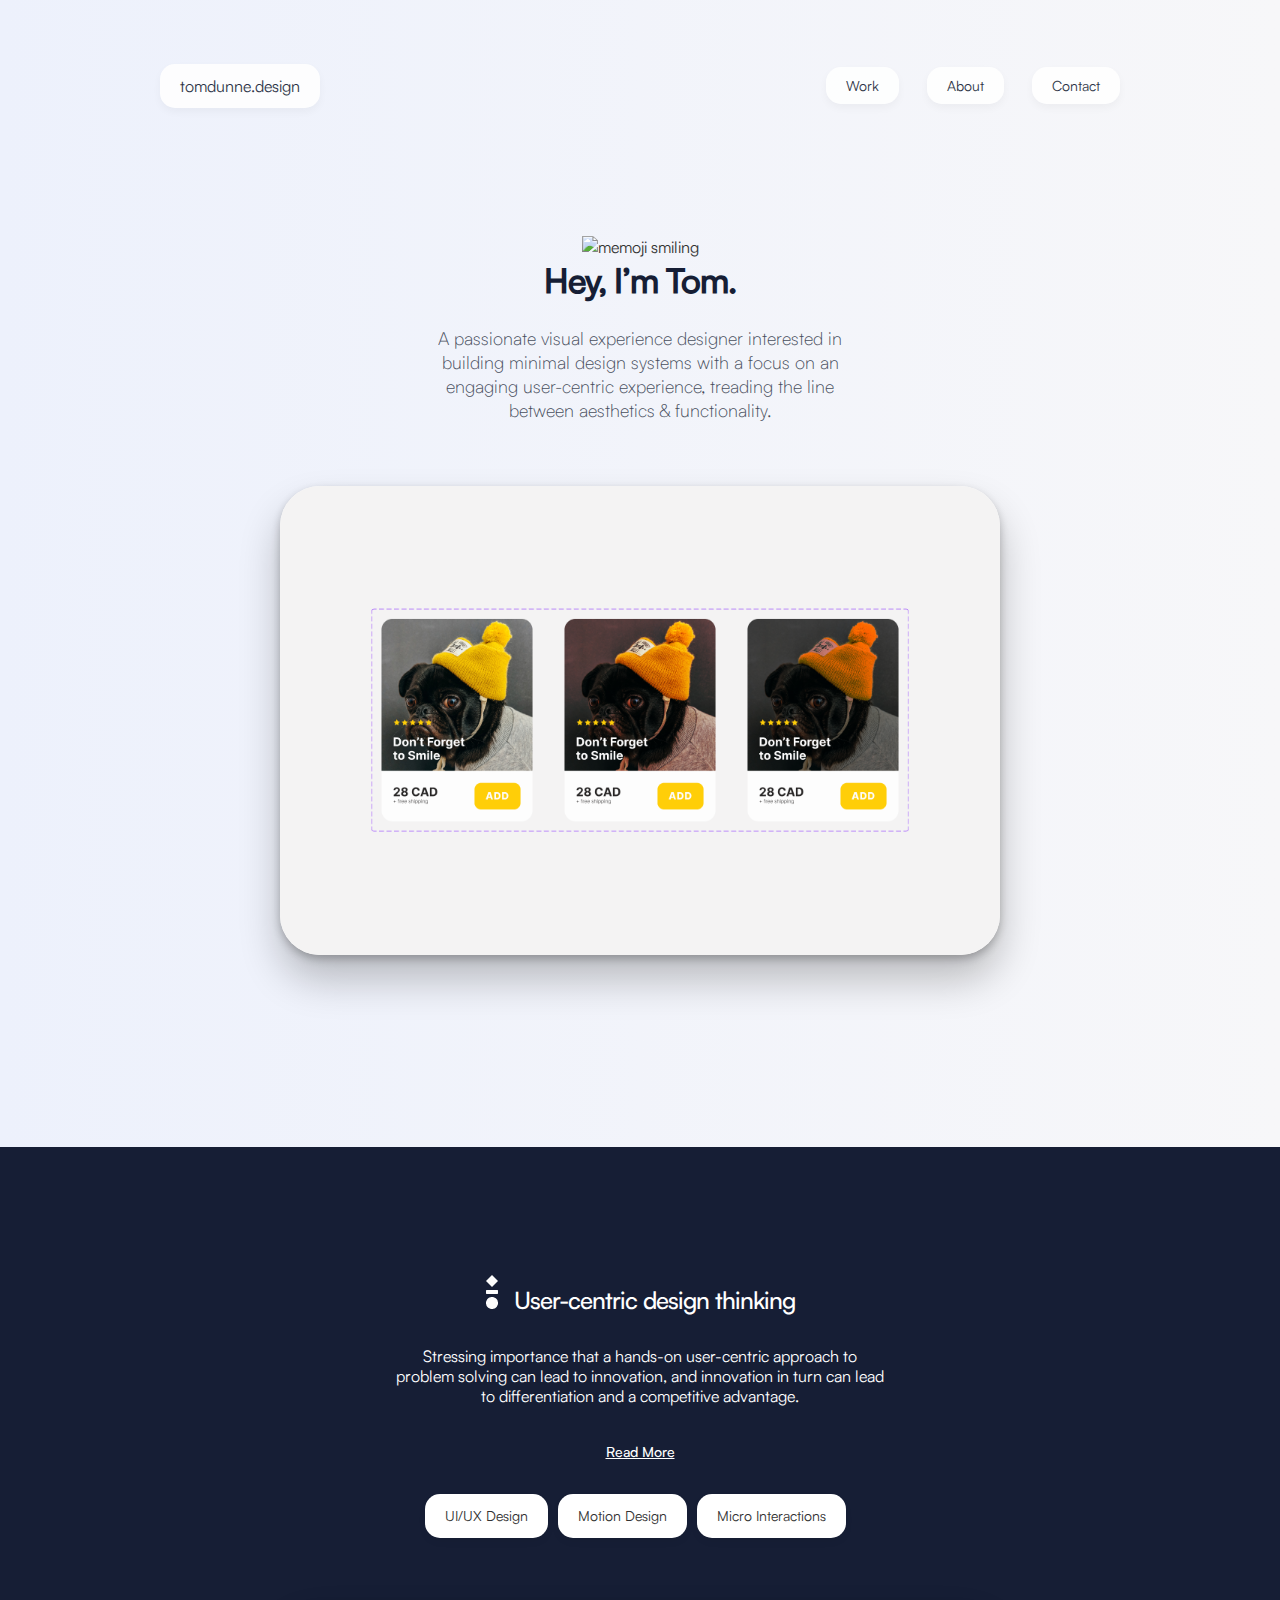
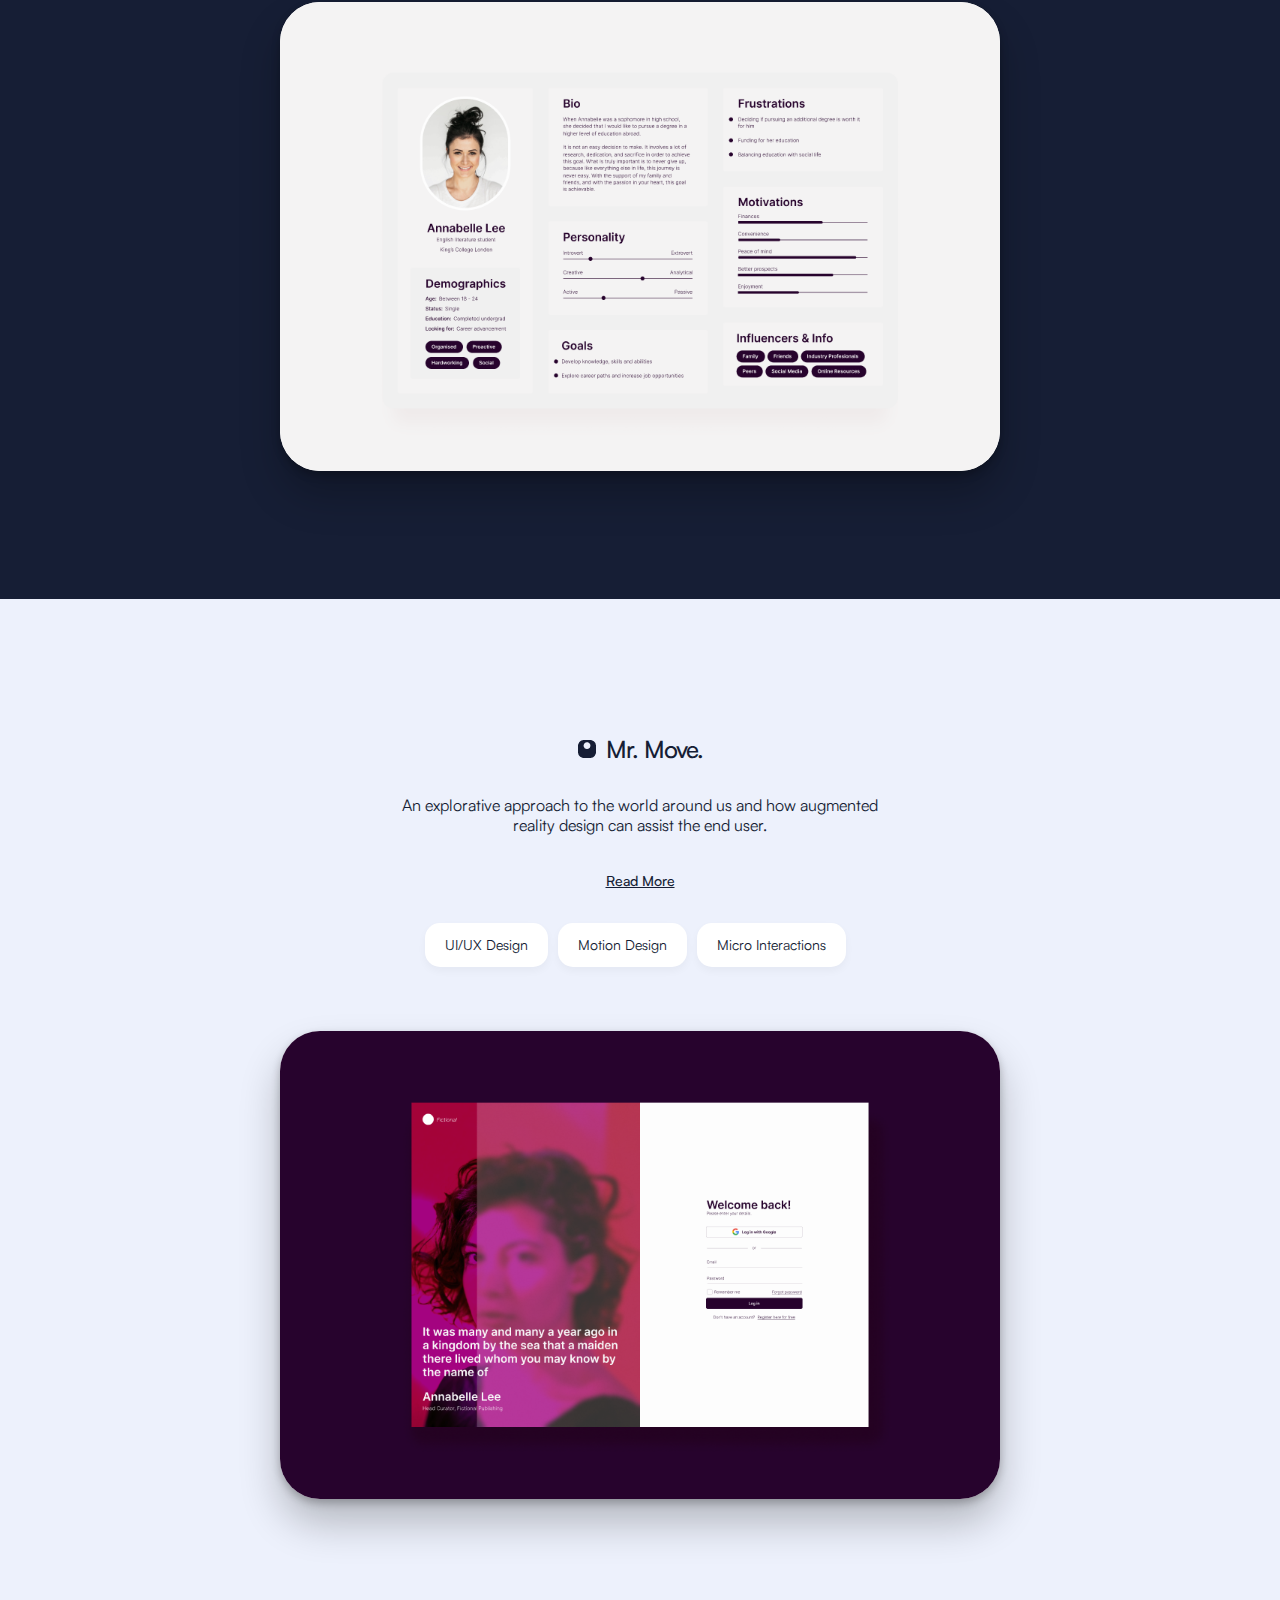
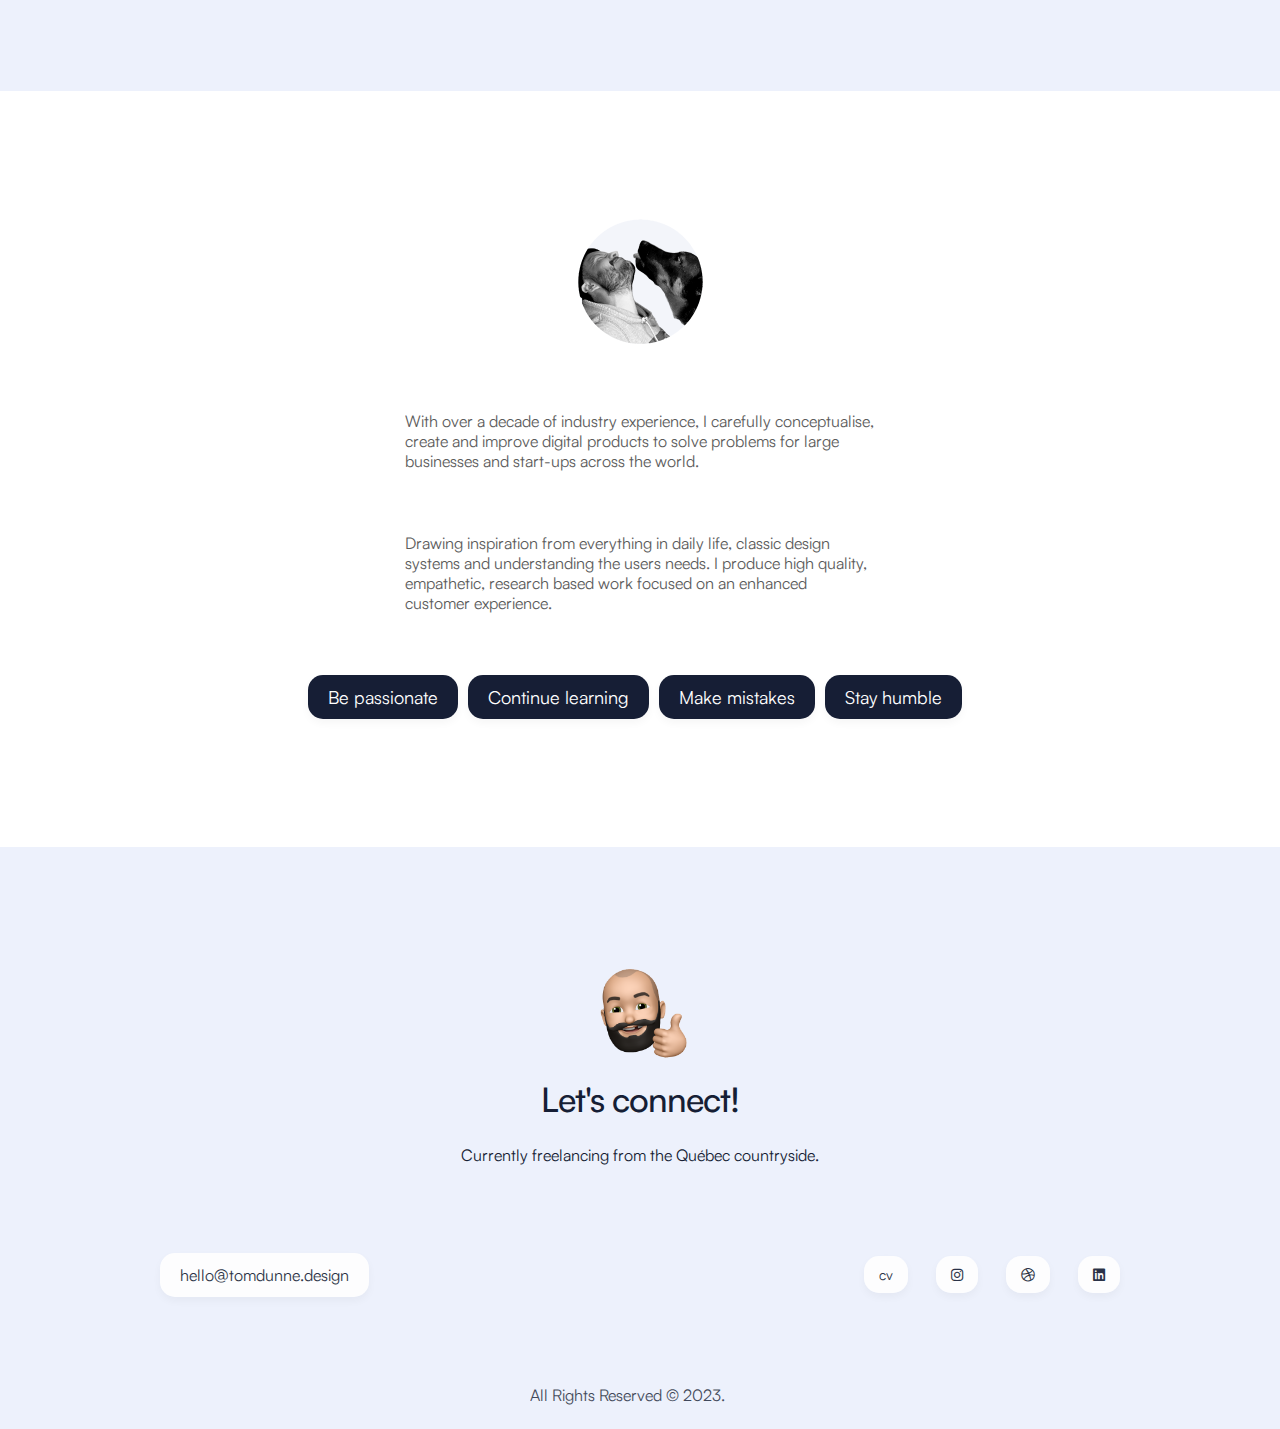
==== index.html @ 45b9345c "img tags" ====
<!DOCTYPE html>
<html>

<head>
    <meta charset="utf-8" />
    <meta name="viewport" content="width=device-width" />
    <title>Tom Dunne - Product Designer</title>
    <meta name="description"
        content="Design portfolio - treading the line between visual aesthetics and functionality" />
    <link rel="stylesheet" type="text/css" href="main.css" />
    <link rel="icon" type="image/png" href="/img/landing-hero-icon.png" />

    <meta property="og:title" content="Tom Dunne Product Designer" />
    <meta property="og:description"
        content="Design portfolio - treading the line between visual aesthetics and functionality" />
    <meta property="og:image" content="#" />


    <link rel="stylesheet" href="https://cdnjs.cloudflare.com/ajax/libs/animate.css/4.1.1/animate.min.css" />
    <link rel="stylesheet" href="path/to/font-awesome/css/font-awesome.min.css">
    <link rel="stylesheet" href="https://cdnjs.cloudflare.com/ajax/libs/font-awesome/6.2.1/css/all.min.css" />
    <link rel="preconnect" href="https://fonts.googleapis.com">
    <link rel="preconnect" href="https://fonts.gstatic.com" crossorigin>
    <link href="https://fonts.googleapis.com/css2?family=Inter:wght@300;400;500;600&display=swap" rel="stylesheet">
    <link rel="preload" href="/fonts/Satoshi-Variable.woff" as="font" crossOrigin="anonymous" >


</head>

<body>

    <section id="hero">
        <header class="animate__animated animate__fadeInDown">
            <div class="inner">

                <a href="index.html" class="logo">tomdunne.design</a>

                <ul>
                    <li><a class="nav" href="#darkbg">Work</a></li>
                    <li><a class="nav" href="#about">About</a></li>
                    <li><a class="nav" href="#contact">Contact</a></li>
                </ul>

            </div>
        </header>



        <div class="content inner animate__animated animate__fadeIn">
            <div class="description">
                <img class="floating" src="img/memoji/Comp 1.gif" alt="memoji smiling"/>
                <h2 class="header01">Hey, I’m Tom.</h2>
                <p class="desc-large">A passionate visual experience designer interested in 
                    building minimal design systems with a focus on an engaging user-centric 
                    experience, treading the line between aesthetics &amp; functionality.</p>
            </div>



       <!--
        <div class="content inner animate__animated animate__fadeIn">
            <div class="description">
                <img class="floating" src="img/memoji/main.gif" />
                <p class="desc-large">Passionate product designer interested in building minimal design systems
                    with a focus on an engaging user-centric experience, treading the line between visual
                    aesthetics &amp; functionality.</p>
            </div>
        -->


            <div class="preview animate__animated animate__slideInUp">
                <!--<video src="img/onboarding-ui-interactions.mp4" type="video/mp4" width="100%" playsinline autoplay loop
                    muted></video>-->
                    <img src="img/project-hero/Frame 18.png" alt="tom dunne show reel 2023">
            </div>

        </div>
    </section>

    <section id="darkbg">
        <div class="content inner">
            <h4>



               <img class="icon" src="img/icons/user-centric-icon.png" alt="user-centric icon">


                User-centric design thinking</h4>
            <p class="desc">
                Stressing importance that a hands-on user-centric approach to problem solving
                can lead to innovation, and innovation in turn can lead to differentiation
                and a competitive advantage.
            </p>
            <h3 class="read"><a href="#">Read More</a></h3>

            <ul class="pills">
                <li>
                    <a class="button animated switch-feature active" data-preview="feature"
                        data-image="user-centric-hero">
                        <span>UI/UX Design</span>
                    </a>
                </li>

                <li>
                    <a class="button animated switch-feature active" data-preview="feature"
                        data-image="user-centric-hero">
                        <span>Motion Design</span>
                    </a>
                </li>

                <li>
                    <div class="button animated switch-feature active" data-preview="feature"
                        data-image="user-centric-hero">
                        <span>Micro Interactions</span>
                    </div>
                </li>

            </ul>

            <div class="preview">
                <a href="#"><img id="data-feature" src="img/project-hero/Frame 20.png" alt="user-centric hero image"></a>
            </div>
        </div>
    </section>




    <section id="lightbg">

        <div class="content inner">
            <h4>

                <img class="icon" src="img/icons/mm-icon02.png" alt="mr move icon">Mr. Move.</h4>
            <p class="desc">
                An explorative approach to the world around us and how augmented reality design can assist the end user.
            </p>
            <h3 class="read"><a href="#">Read More</a></h3>

            <ul class="pills">
                <li>
                    <a class="button animated switch-feature active" data-preview="feature"
                        data-image="user-centric-hero">
                        <span>UI/UX Design</span>
                    </a>
                </li>

                <li>
                    <a class="button animated switch-feature active" data-preview="feature"
                        data-image="user-centric-hero">
                        <span>Motion Design</span>
                    </a>
                </li>

                <li>
                    <div class="button animated switch-feature active" data-preview="feature"
                        data-image="user-centric-hero">
                        <span>Micro Interactions</span>
                    </div>
                </li>

            </ul>

            <div class="preview">
                <a href="#"><img id="data-feature" src="img/project-hero/Frame 19.png" alt="mr move hero image"></a>
            </div>
        </div>



    </section>




    <section id="about">


        <div class="content inner animate__animated animate__fadeIn">
            <div class="description">
                <img class="about-image" src="img/about-image01.png" alt="about me image">
<div class="about-text">
                <p class="desc-left">With over a decade of industry experience, I carefully conceptualise,
                    create and improve digital products to solve problems for large businesses and start-ups across the
                    world.</p>

                   <p class="desc-left">Drawing inspiration from everything in daily life, classic design systems and understanding the
                    users needs. I produce high quality, empathetic, research based work focused on an enhanced customer experience.
                </p>
            </div>
            </div>
            <ul class="pills">
                <li>
                    <div class="passion">
                    <a class="button2 animated switch-feature active" data-preview="feature"
                        data-image="user-centric-hero">
                        <span>Be passionate</span>
                    </a>
                </div>
                </li>

                <li>
                    <div class="learning">
                    <a class="button2 animated switch-feature active" data-preview="feature"
                        data-image="user-centric-hero">
                        <span>Continue learning</span>
                    </a>
                </div>
                </li>

                <li>
                    <div class="mistakes">
                    <div class="button2 animated switch-feature active" data-preview="feature"
                        data-image="user-centric-hero">
                        <span>Make mistakes</span>
                    </div>
                </div>
                </li>

                <li>
                    <div class="humble">
                    <div class="button2 animated switch-feature active" data-preview="feature"
                        data-image="user-centric-hero">
                        <span>Stay humble</span>
                    </div>
                </div>
                </li>

            </ul>

        </div>


    </section>





    <section id="contact">
        <div class="inner2">

            <img class="contact" src="img/memoji/thumbs-up.png" alt="memoji-thumbs up ">

            <div class="description">
                <h2>Let's connect!</h2>
                <p class="desc">Currently freelancing from the Québec countryside.</p>
            </div>



        </div>
        <header class="animate__animated animate__fadeIn">
            <div class="inner">

                <a href="#" class="logo">hello@tomdunne.design</a>

                <ul>
                    <li><a class="socials" href="https://read.cv/tomdunne" target="_blank">cv</a></li>
                    <li><a class="socials" href="https://www.instagram.com/tomdunnedesign/" target="_blank"><i class="fa-brands fa-instagram"></i></a></li>
                    <li><a class="socials" href="https://www.dribbble.com/tomdunnedesign" target="_blank"><i class="fa-brands fa-dribbble"></i></a></li>
                    <li><a class="socials" href="https://www.linkedin.com/in/tomdunnedesign/" target="_blank"><i class="fa-brands fa-linkedin"></i></a></li>
                </ul>

            </div>
        </header>
        
        <p class="copyright">All Rights Reserved © 2023.</p>
    </section>
    


</body>

</html>
---- main.css ----
@font-face {
    font-family: 'Satoshi-Regular';
    src:url('/fonts/Satoshi-Regular.woff') format('woff');
         font-weight: 400;
         font-display: swap;
         font-style: normal;
  }

  @font-face {
    font-family: 'Satoshi-Medium';
    src:url('/fonts/Satoshi-Medium.woff') format('woff');
         font-weight: 400;
         font-display: swap;
         font-style: normal;
  }
  @font-face {
    font-family: 'Satoshi-Light';
    src:url('/fonts/Satoshi-Light.woff') format('woff');
         font-weight: 400;
         font-display: swap;
         font-style: normal;
  }


:root {
    --black: #333333;
    --white: #ffffff;
    --gray: #F7F7F9;
    --lightblue: #EDF1FC;
    --darkblue: #161E35;
    --blue: #18a0fb;
    --green: #1bc47d;
    --yellow: #f2bd00;
    --orange: #f97f0f;
    --red: #f24822;
    --purple: #7b61ff;
    --teal: #00b5ce;
    --pink: #ee46d3;
    --largePadding: 128px;
    --mediumPadding: 64px;
    --smallPadding: 32px;
    --extrasmallpadding: 12px;
    scroll-behavior: smooth;
}

* {
    margin: 0;
    padding: 0;
    list-style: none;
    text-decoration: none;
    box-sizing: border-box;

}





html,
body {
    height: 100%;
}

body {
    
    font-family: 'Satoshi-Regular', Arial, Helvetica, sans-serif;
    -webkit-font-smoothing: antialiased;
    color: var(--black);
    background-color: var(--white);
}

a {
    color: inherit;
}

.nav {
    box-shadow: 0px 4px 8px rgba(0, 0, 0, 0.04);
    border-radius: 15px;
    background-color: var(--white);
    padding:10px 20px 10px 20px;
}

.logo {
    box-shadow: 0px 4px 8px rgba(0, 0, 0, 0.04);
    border-radius: 15px;
    background-color: var(--white);
    padding:10px 20px 10px 20px;
}


img .memoji {
    display:none;

}

.email {
    box-shadow: 0px 4px 8px rgba(0, 0, 0, 0.04);
    border-radius: 15px;
    background-color: var(--white);
    padding:10px 20px 10px 20px;
    margin-bottom: 100px;
}



.socials {
    box-shadow: 0px 4px 8px rgba(0, 0, 0, 0.04);
    border-radius: 15px;
    background-color: var(--white);
    padding:10px 15px 10px 15px;
}


.floating {
    max-width:120px;
    -webkit-animation: mover 2s infinite  alternate;
    animation: mover 2s infinite  alternate;
}
@-webkit-keyframes mover {
    0% { transform: translateY(0); }
    100% { transform: translateY(-20px); }
}


.passion {
    -webkit-animation: mover 2s infinite  alternate;
    animation: mover 2s infinite  alternate;
}
@-webkit-keyframes mover {
    0% { transform: translateY(0); }
    100% { transform: translateY(-10px); }
}


.learning {
    -webkit-animation: mover 2s infinite  alternate;
    animation: mover 2s infinite  alternate;
    animation-delay: 1s;
}
@-webkit-keyframes mover {
    0% { transform: translateY(0); }
    100% { transform: translateY(-10px); }
}


.mistakes {
    -webkit-animation: mover 2s infinite  alternate;
    animation: mover 2s infinite  alternate;
}
@-webkit-keyframes mover {
    0% { transform: translateY(0); }
    100% { transform: translateY(-10px); }
}


.humble {
    -webkit-animation: mover 2s infinite  alternate;
    animation: mover 2s infinite  alternate;
    animation-delay: 1s;
}
@-webkit-keyframes mover {
    0% { transform: translateY(0); }
    100% { transform: translateY(-10px); }
}



.inner .nav:hover {
    background-color: var(--darkblue);
    color:var(--white);
}

.inner .logo:hover{
    background-color: var(--darkblue);
    color:var(--white);
    transform: scale(1.25) rotate(-2.5deg);
}

.email:hover {
    background-color: var(--darkblue);
    color:var(--white);
}

.inner {
    width: 960px;
    margin: 0 auto;
}

.socials:hover {background-color: var(--darkblue);
    color:var(--white);
}


header {
    padding: var(--mediumPadding) 0;
}

header .inner {
    display: flex;
    justify-content: space-between;
    align-items: center;
}

header .inner-footer {
    display: flex;
    justify-content:center;
    align-items: center;
}

header .logo {
    font-size: 16px;
    line-height: 24px;
    font-weight: 200;
    color: var(--darkblue);
    opacity: 0.9;
}

header .logo:hover {
    color:var(--darkblue);
    
}


header .logo span {
    font-weight: 200;
    opacity: 0.8;
}

header ul li {
    color: var(--darkblue);
    display: inline-block;
    margin-left: 24px;
    font-weight: 200;
    font-size: 14px;
    line-height: 24px;
    opacity: 0.9;
  
}

li {
    display: inline-block;
}

.button {

    padding: 10px 20px 10px 20px;
    background: var(--white);
    color: var(--darkblue);
    border-radius: 15px;
    display: inline-block;
    box-shadow: 0px 4px 8px rgba(0, 0, 0, 0.04);
  
    font-size: 14px;
    line-height: 24px;
}


.button2 {
    padding: 10px 20px 10px 20px;
    background: var(--darkblue);
    color: var(--white);
    border-radius: 15px;
    display: inline-block;
    box-shadow: 0px 4px 8px rgba(0, 0, 0, 0.04);
    font-size: 18px;
    line-height: 24px;
}


.icon {
    width: cover;
    padding-right:10px;
}

.price {
    display: none;
}

.price.visible {
    display: block;
}

section {
    overflow: hidden;
}

section .content.inner {
    /*width: 920px;   Wider but screws with images */
    width: 720px;
    padding: var(--largePadding) 0;
    text-align: center;
    
}

section .inner2 {
    padding-top: 100px;
    text-align: center;
}



section h2 {
    font-family: 'Satoshi-Medium', Arial, Helvetica, sans-serif;
    font-weight: 500;
    font-size: 34px;
    line-height: 44px;
    letter-spacing: -1px;
}

.description h2{
    color:var(--darkblue);
}


section h3 {
    font-family: 'Satoshi-Medium', Arial, Helvetica, sans-serif;
    font-weight: 500;
    font-size: 14px;
    line-height: 44px;
    padding-bottom: 20px;
    text-decoration: underline;
}


section h4 {
    font-family: 'Satoshi-Medium', Arial, Helvetica, sans-serif;
    font-weight: 500;
    font-size: 24px;
    line-height: 44px;
    letter-spacing: -1px;
}

section p.desc {
    font-weight: 400;
    font-size: 16px;
    line-height: 20px;
    margin: 24px auto;
    max-width: 490px;
}

section p.desc-large {
    font-family: 'Satoshi-Light', Arial, Helvetica, sans-serif;
    font-weight: 100;
    font-size: 18px;
    line-height: 24px;
    margin: 24px auto;
    opacity: 0.8;
    max-width: 420px;
    color:var(--darkblue);
}




section p.desc-left {
    font-weight: 400;
    font-size: 16px;
    line-height: 20px;
    margin: 12px auto;
    padding-bottom: 50px;;
    opacity: 0.8;
    max-width: 470px;
    text-align: start;
}

section p.footer {
    font-weight: 100;
    font-size: 16px;
    line-height: 20px;
    margin: 24px auto;
    opacity: 0.8;
    max-width: 500px;
}



section#lightbg {
    background: var(--lightblue);
    color: var(--darkblue);
}

.about-image {
    width: 125px;
    padding-bottom: 50px;
}

section#hero {
    background: linear-gradient(90deg, var(--lightblue) 0%, var(--gray) 100%);
}


section#hero h2 {
    font-weight: 700;
}

section#hero .content.inner {
    padding-top: var(--mediumPadding);
}

section#hero p {
    margin-bottom: var(--smallPadding);
}




section#darkbg {
    background: var(--darkblue);
    color: var(--white);
    
}


section#darkbg .button {
    background: var(--white);
}



section#darkbg .button.active {
    color: var(--black);
}

section#darkbg .button svg {
    fill: var(--white);
}

section#darkbg .button.active svg {
    fill: var(--black);
}

section#actions {
    background: var(--gray);
}

section#actions .button {
    background: var(--black);
    color: var(--black);
}

section#actions .button.active {
    color: var(--white);
}

section#actions .button svg {
    fill: var(--black);
}

section#actions .button.active svg {
    fill: var(--white);
}

section#actions .preview {
    opacity: 0.24;
}

section#actions .plugin {
    position: relative;
    margin-top: 84px;
}

section#actions .plugin .automator {
    position: absolute;
    top: -20px;
    left: 0;
    right: 0;
    margin: auto;
    z-index: 2;
    border: 0.5px solid rgba(0, 0, 0, 0.2);
    box-shadow: 0px 4px 8px rgba(0, 0, 0, 0.24), 0px 24px 40px rgba(0, 0, 0, 0.24);
    border-radius: 16px;
}

section#pricing {
    background: var(--blue);
    color: var(--white);
}

section#contact {
    background: var(--lightblue);
    color: var(--darkblue);
}


.pills {
    font-size: 0;
}

.pills li {
    display: inline-block;
    padding-right: 10px;
}






section .preview {
    /*max-width: 720px;*/
    max-width: 960px;
    max-height: 480px;
    margin: var(--mediumPadding) auto;
    box-shadow: 0px 4px 8px rgba(0, 0, 0, 0.24), 0px 24px 40px rgba(0, 0, 0, 0.24);
    border-radius: 40px;
    background: var(--white);
    overflow: hidden;
}

section .preview-medium {
    max-width: 340px;
    max-height: 450px;
    margin: var(--mediumPadding) auto;
    box-shadow: 0px 4px 8px rgba(0, 0, 0, 0.24), 0px 24px 40px rgba(0, 0, 0, 0.24);
    border-radius: 40px;
    background: var(--white);
    overflow: hidden;
}

section .preview-small {
    max-width: 250px;
    max-height: 250px;
    margin: var(--smallPadding) auto;
    overflow: hidden;
}

section .preview img,
section .preview video {
    display: flex;
    justify-content: center;
    align-items: center;
    width: 100%;
}



section#darkbg .preview,
section#actions .preview {
    margin-bottom: 0;
}


.button.more {
    opacity: 0.8 !important;
    cursor: default;
}




.contact {
    max-width:125px;
    
}



section p.copyright {
    font-weight: 200;
    font-size: 16px;
    line-height: 20px;
    margin: 24px auto;
    opacity: 0.8;
    max-width: 220px;
}




@media screen and (max-width: 1056px) {
    :root {
        --largePadding: 80px;
        --mediumPadding: 48px;
        --smallPadding: 24px;
    }

    .inner,
    section .content.inner {
        width: 100% !important;
        padding: var(--largePadding) var(--mediumPadding);
    }

    #upsell .inner {
        padding: 16px var(--smallPadding);
    }

    header .inner {
        padding-top: 0;
        padding-bottom: 0;
    }

    header.footer .inner {
        padding-bottom: var(--mediumPadding);
    }

    section .preview {
        width: 100%;
        height: auto;
    }
}

@media screen and (max-width: 816px) {
    #plans .plan {
        width: 100% !important;
        border-radius: 40px !important;
    }

    #plans .plan.personal {
        margin-bottom: var(--mediumPadding);
    }

    .tweet {
        width: 100%;
        margin: 0 0 var(--smallPadding);
    }

    .pills li {
        display: block;
        margin-bottom: 8px !important;
    }

    .pills li:last-of-type {
        margin-bottom: 0 !important;
    }

    section#hero .content.inner {
        padding-top: var(--smallPadding);
    }

    


    section#actions .plugin {
        margin: var(--mediumPadding) auto 0;
    }

    section#actions .plugin .preview {
        display: none;
    }

    section#actions .plugin .automator {
        width: 100%;
        position: relative;
        top: auto;
        right: auto;
        bottom: auto;
        margin: 0;
    }

    .automation-cards {
        grid-template-columns: minmax(0, 1fr);
    }

    .automation-card {
        padding: var(--smallPadding);
        height: auto !important;
        min-height: auto;
        border-radius: 24px;
    }

    .automation-card .button {
        margin-top: var(--smallPadding);
        padding: 8px 16px;
        font-size: 16px;
        line-height: 24px;
    }

 
    header .logo span {
        display: none;
    }

    #upsell {
        display: none;
    }

    #diagram #apps {
        flex-direction: column;
    }

    #diagram .app {
        max-width: 480px;
    }
}

@media screen and (max-width: 640px) {
    header {
        padding-bottom: var(--smallPadding);
    }

    header .inner,
    header .logo {
        text-align: center;
        display: block;
    }

    header ul {
        margin-top: var(--smallPadding);
    }

    header ul li {
        margin: 0 8px;
    }

    #diagram #apps {
        gap: var(--smallPadding);
    }

    #diagram .app,
    section .preview,
    #plans .plan {
        border-radius: 16px !important;
    }

    

    section h2 img {
        display: block;
        margin: 0 auto var(--smallPadding);
    }

    section p.desc {
        margin-top: 8px;
    
    }

    section p.desc,
    #plans .plan p {
        font-size: 18px;
        line-height: 24px;
    }

    .button {
        font-size: 16px;
        padding: 10px 20px;
    }

    section#hero .pills li .button {
        padding: 8px 16px;
    }

    section#hero .pills li {
        margin-bottom: 12px !important;
    }

    section p.credits span {
        display: block;
    }

    #plans .plan .details {
        padding: 32px;
    }

    #plans .plan ul li {
        font-size: 16px;
        margin-bottom: 16px;
    }

    #plans .plan p {
        margin-bottom: 24px;
    }

    #plans .plan.personal {
        margin-bottom: var(--smallPadding);
    }

    #logos li {
        margin: 12px;
    }
}

@media screen and (max-width: 480px) {

    header ul li {
        margin-left: 0px;
        font-size: 14px;
       
    }
}

@media screen and (max-width: 320px) {

    .inner,
    section .content.inner {
        padding: var(--smallPadding) var(--extrasmallpadding);
    }
}
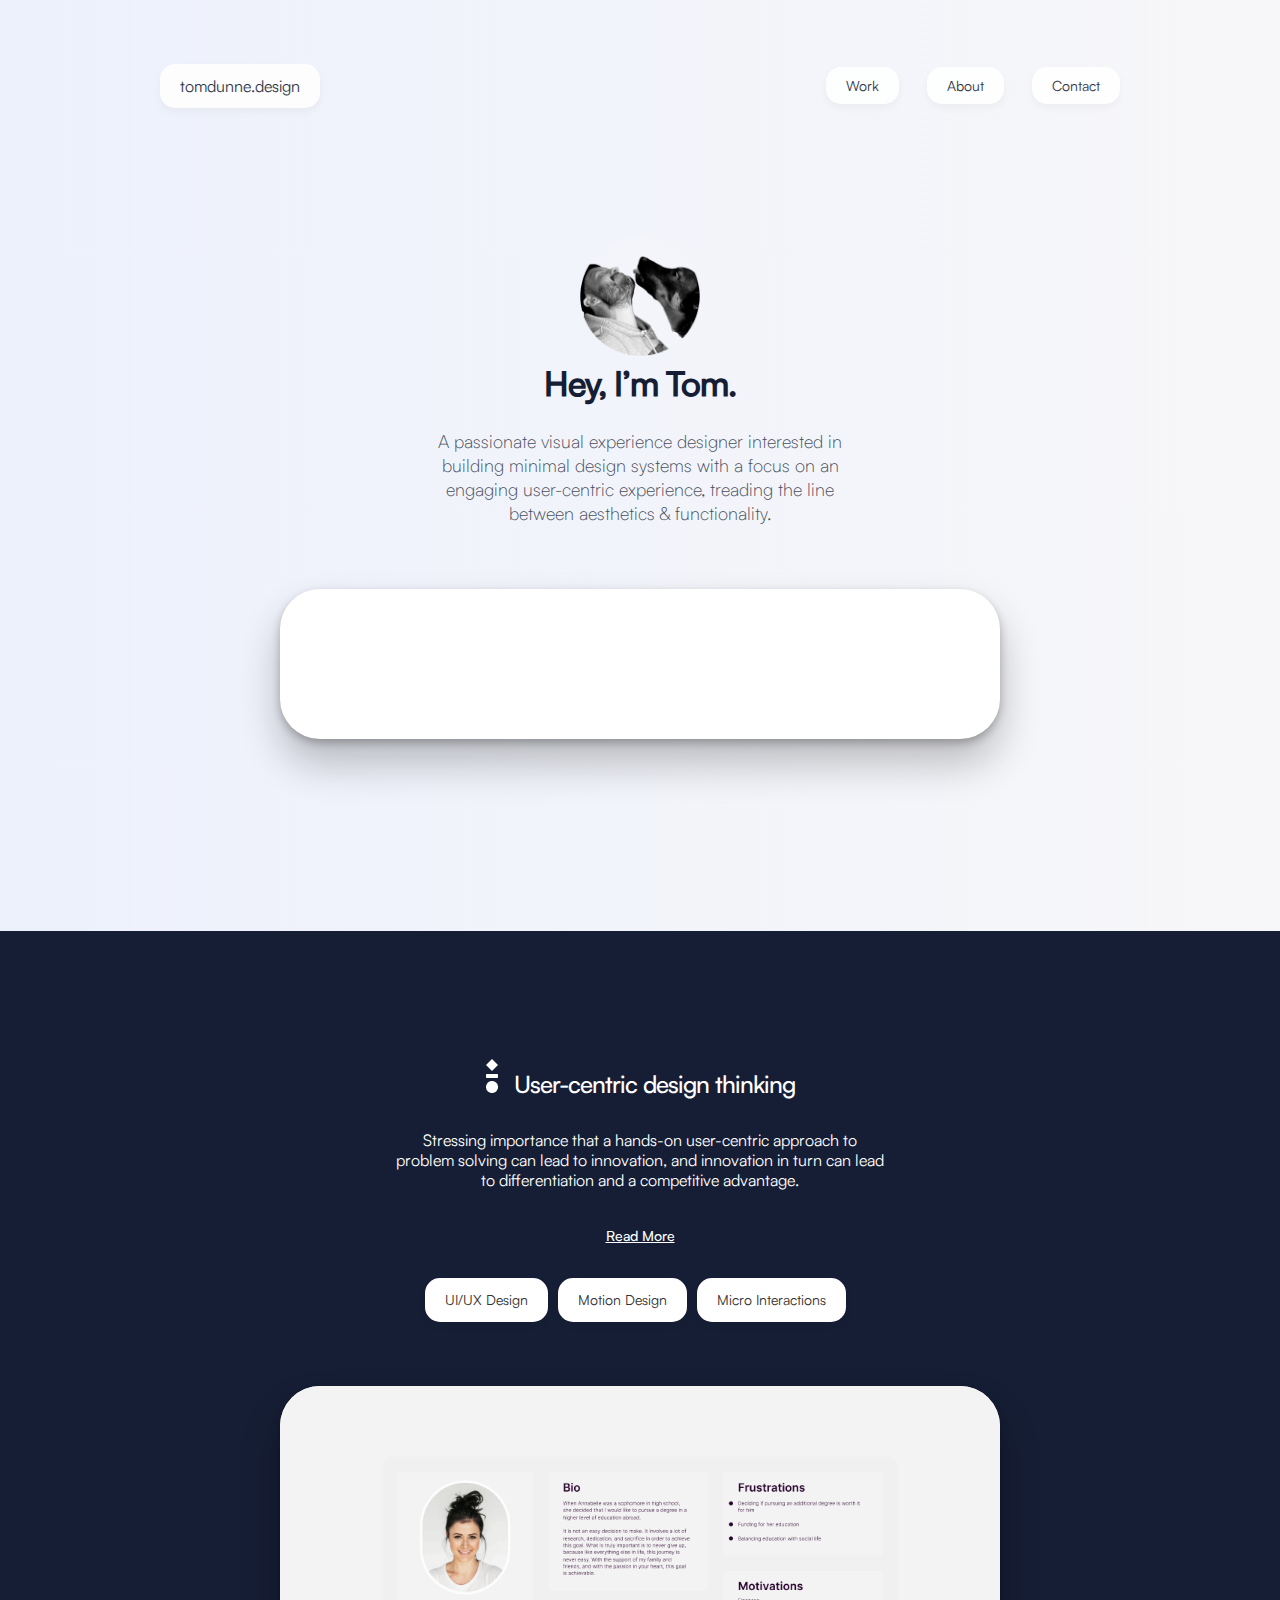
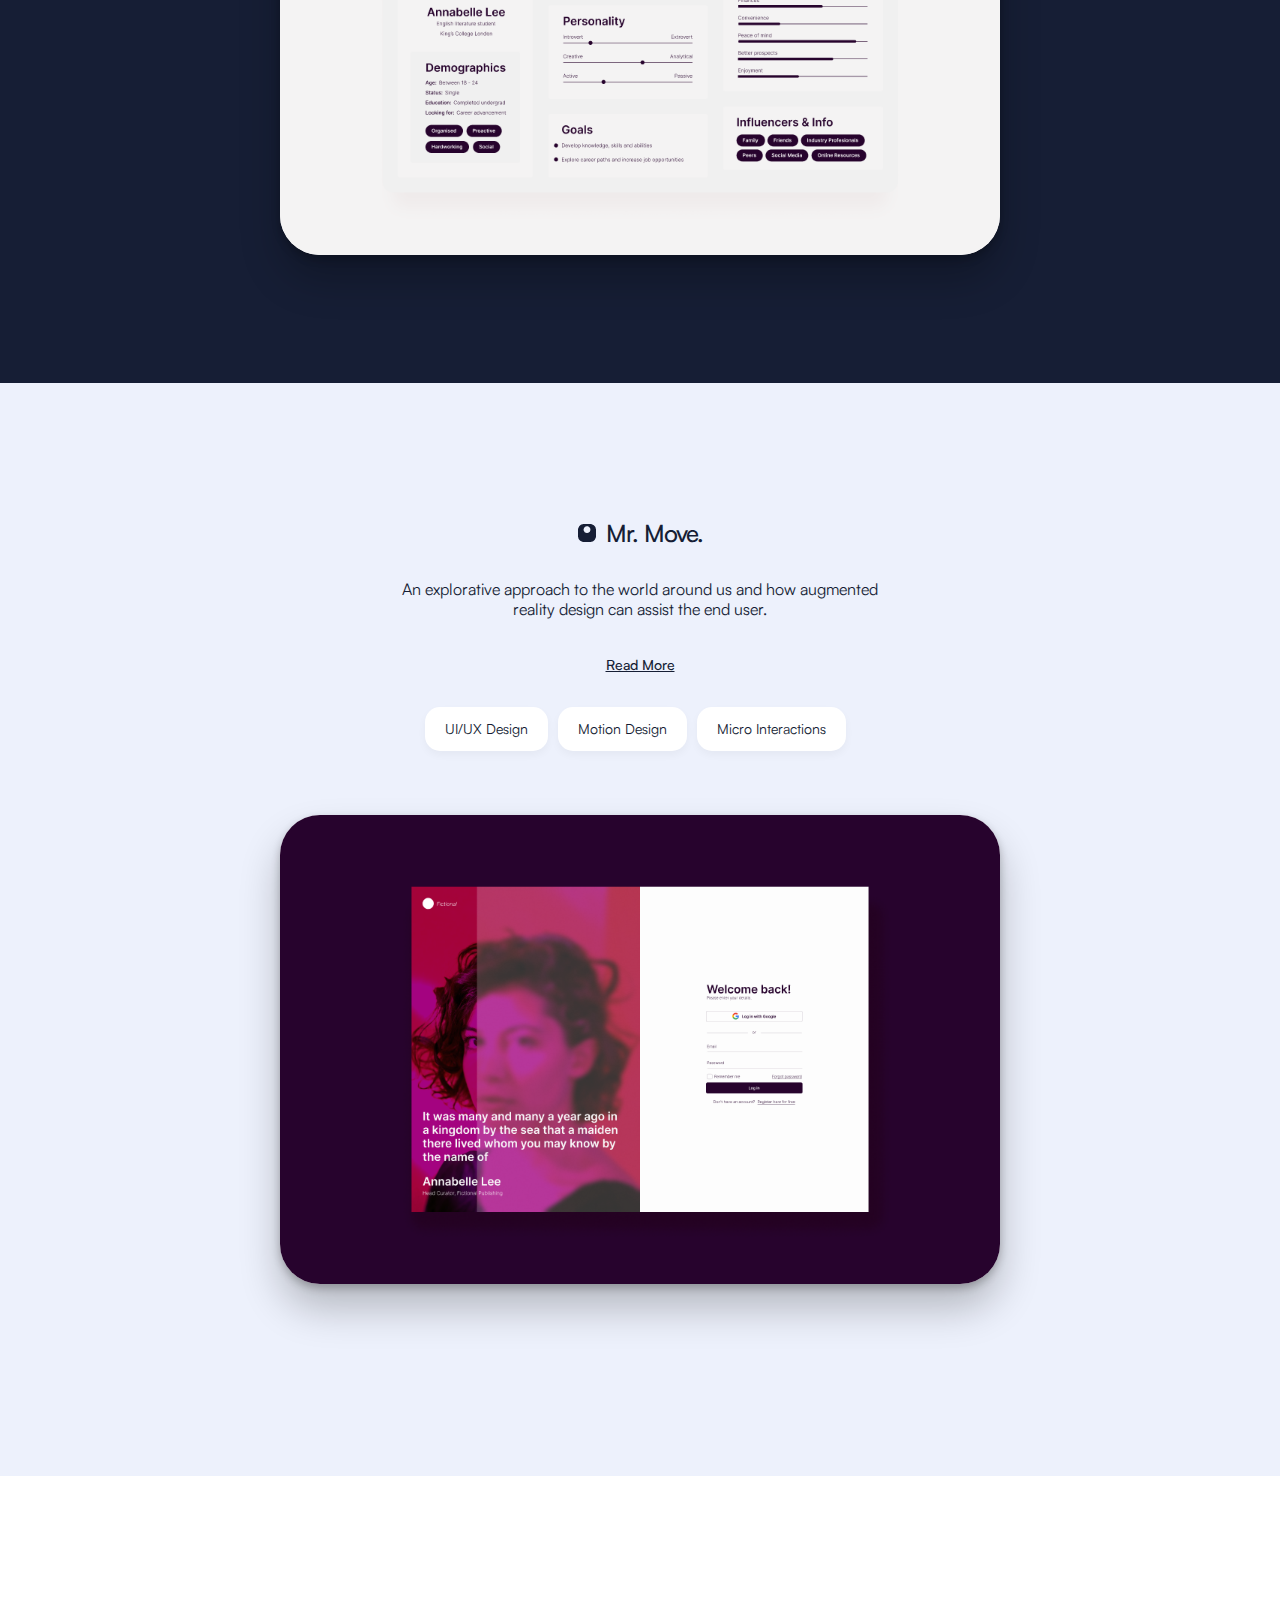
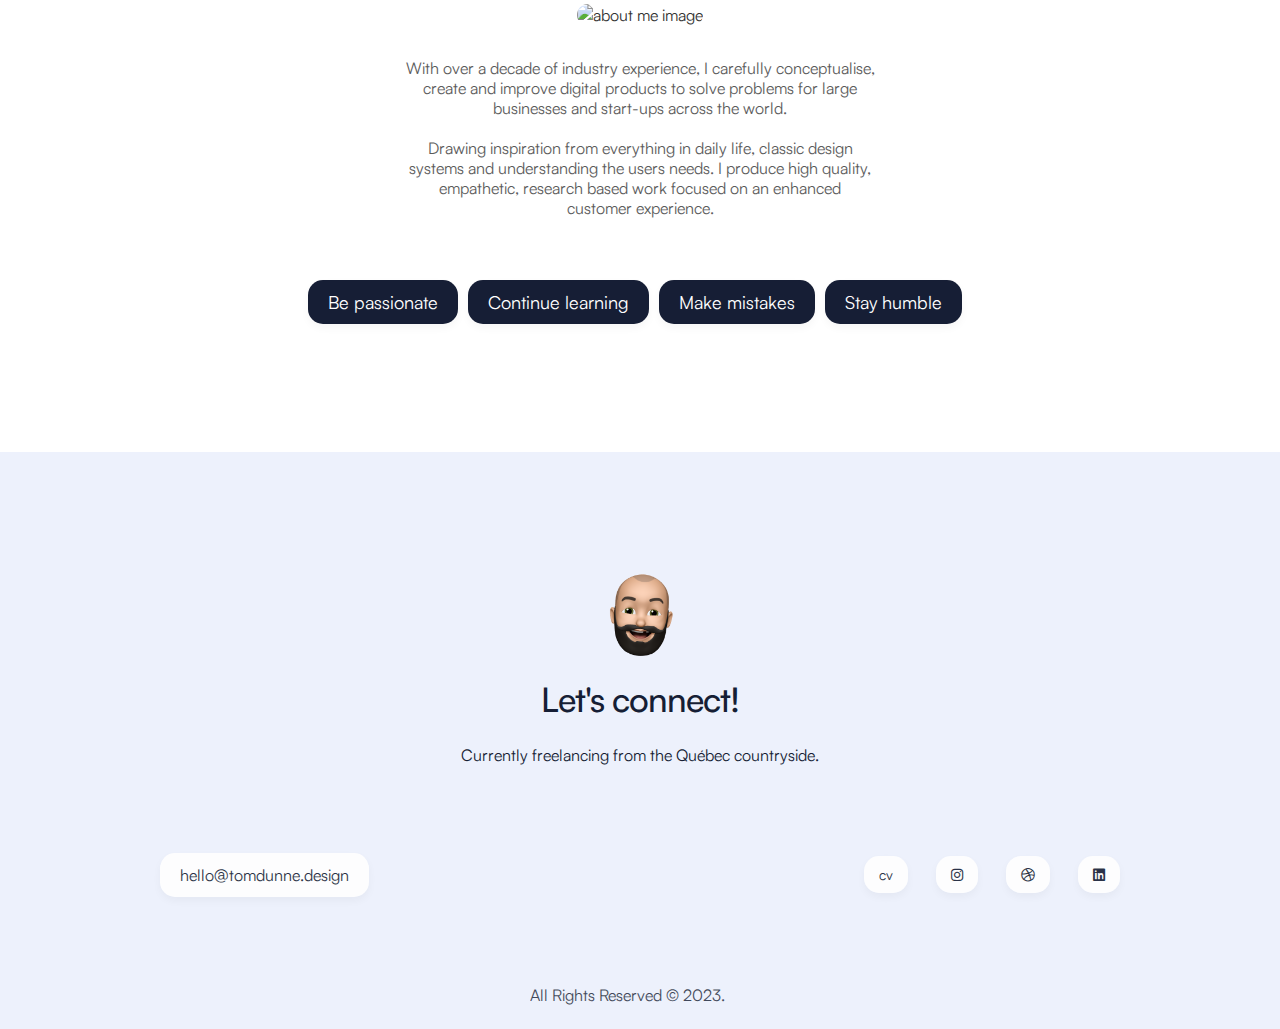
==== commit ec9b44ab: "add show reel" ====
--- a/index.html
+++ b/index.html
@@ -4,11 +4,11 @@
 <head>
     <meta charset="utf-8" />
     <meta name="viewport" content="width=device-width" />
-    <title>Tom Dunne - Product Designer</title>
+    <title>Tom Dunne - UI/UX Designer</title>
     <meta name="description"
         content="Design portfolio - treading the line between visual aesthetics and functionality" />
     <link rel="stylesheet" type="text/css" href="main.css" />
-    <link rel="icon" type="image/png" href="/img/landing-hero-icon.png" />
+    <link rel="icon" type="image/png" href="img/landing-hero-icon.png" />
 
     <meta property="og:title" content="Tom Dunne Product Designer" />
     <meta property="og:description"
@@ -22,8 +22,8 @@
     <link rel="preconnect" href="https://fonts.googleapis.com">
     <link rel="preconnect" href="https://fonts.gstatic.com" crossorigin>
     <link href="https://fonts.googleapis.com/css2?family=Inter:wght@300;400;500;600&display=swap" rel="stylesheet">
-    <link rel="preload" href="/fonts/Satoshi-Variable.woff" as="font" crossOrigin="anonymous" >
-
+    <link rel="preload" href="fonts/Satoshi-Variable.woff" as="font" crossOrigin="anonymous" >
+    <link rel="preload" href="img/show-reel-2023.mp4" as="video" crossOrigin="anonymous" >
 
 </head>
 
@@ -48,7 +48,7 @@
 
         <div class="content inner animate__animated animate__fadeIn">
             <div class="description">
-                <img class="floating" src="img/memoji/Comp 1.gif" alt="memoji smiling"/>
+                <img class="floating" src="img/about-image01.png" alt="memoji smiling"/>
                 <h2 class="header01">Hey, I’m Tom.</h2>
                 <p class="desc-large">A passionate visual experience designer interested in 
                     building minimal design systems with a focus on an engaging user-centric 
@@ -69,9 +69,9 @@
 
 
             <div class="preview animate__animated animate__slideInUp">
-                <!--<video src="img/onboarding-ui-interactions.mp4" type="video/mp4" width="100%" playsinline autoplay loop
-                    muted></video>-->
-                    <img src="img/project-hero/Frame 18.png" alt="tom dunne show reel 2023">
+                <video src="img/show-reel-2023.mp4" alt="tom dunne show reel 2023" type="video/mp4" width="100%" playsinline autoplay loop
+                    muted></video>
+                    <!--<img src="img/project-hero/Frame 18.png" alt="tom dunne show reel 2023">-->
             </div>
 
         </div>
@@ -119,6 +119,7 @@
             </ul>
 
             <div class="preview">
+                
                 <a href="#"><img id="data-feature" src="img/project-hero/Frame 20.png" alt="user-centric hero image"></a>
             </div>
         </div>
@@ -179,13 +180,11 @@
 
         <div class="content inner animate__animated animate__fadeIn">
             <div class="description">
-                <img class="about-image" src="img/about-image01.png" alt="about me image">
+                <img class="about-image" src="img/colour-random.gif" alt="about me image">
 <div class="about-text">
                 <p class="desc-left">With over a decade of industry experience, I carefully conceptualise,
                     create and improve digital products to solve problems for large businesses and start-ups across the
-                    world.</p>
-
-                   <p class="desc-left">Drawing inspiration from everything in daily life, classic design systems and understanding the
+                    world.<br><br>Drawing inspiration from everything in daily life, classic design systems and understanding the
                     users needs. I produce high quality, empathetic, research based work focused on an enhanced customer experience.
                 </p>
             </div>
@@ -241,7 +240,7 @@
     <section id="contact">
         <div class="inner2">
 
-            <img class="contact" src="img/memoji/thumbs-up.png" alt="memoji-thumbs up ">
+            <img class="floating" src="img/memoji/smile-open.png" alt="memoji-thumbs up ">
 
             <div class="description">
                 <h2>Let's connect!</h2>
@@ -255,8 +254,8 @@
             <div class="inner">
 
                 <a href="#" class="logo">hello@tomdunne.design</a>
-
                 <ul>
+                    <!--<li><a class="socials" href="https://tomdunne.design/about" target="_blank"><i class="fa-solid fa-code"></i></a></li>-->
                     <li><a class="socials" href="https://read.cv/tomdunne" target="_blank">cv</a></li>
                     <li><a class="socials" href="https://www.instagram.com/tomdunnedesign/" target="_blank"><i class="fa-brands fa-instagram"></i></a></li>
                     <li><a class="socials" href="https://www.dribbble.com/tomdunnedesign" target="_blank"><i class="fa-brands fa-dribbble"></i></a></li>
--- a/main.css
+++ b/main.css
@@ -1,6 +1,6 @@
-@font-face {
+  @font-face {
     font-family: 'Satoshi-Regular';
-    src:url('/fonts/Satoshi-Regular.woff') format('woff');
+    src:url('fonts/Satoshi-Regular.woff') format('woff');
          font-weight: 400;
          font-display: swap;
          font-style: normal;
@@ -8,14 +8,14 @@
 
   @font-face {
     font-family: 'Satoshi-Medium';
-    src:url('/fonts/Satoshi-Medium.woff') format('woff');
+    src:url('fonts/Satoshi-Medium.woff') format('woff');
          font-weight: 400;
          font-display: swap;
          font-style: normal;
   }
   @font-face {
     font-family: 'Satoshi-Light';
-    src:url('/fonts/Satoshi-Light.woff') format('woff');
+    src:url('fonts/Satoshi-Light.woff') format('woff');
          font-weight: 400;
          font-display: swap;
          font-style: normal;
@@ -165,6 +165,7 @@
 
 
 
+
 .inner .nav:hover {
     background-color: var(--darkblue);
     color:var(--white);
@@ -360,7 +361,7 @@
     padding-bottom: 50px;;
     opacity: 0.8;
     max-width: 470px;
-    text-align: start;
+    text-align: center;
 }
 
 section p.footer {
@@ -380,8 +381,9 @@
 }
 
 .about-image {
+    border-radius: 15px;
     width: 125px;
-    padding-bottom: 50px;
+    margin-bottom:20px;
 }
 
 section#hero {
@@ -459,17 +461,7 @@
     margin-top: 84px;
 }
 
-section#actions .plugin .automator {
-    position: absolute;
-    top: -20px;
-    left: 0;
-    right: 0;
-    margin: auto;
-    z-index: 2;
-    border: 0.5px solid rgba(0, 0, 0, 0.2);
-    box-shadow: 0px 4px 8px rgba(0, 0, 0, 0.24), 0px 24px 40px rgba(0, 0, 0, 0.24);
-    border-radius: 16px;
-}
+
 
 section#pricing {
     background: var(--blue);
@@ -532,6 +524,9 @@
     width: 100%;
 }
 
+video {
+    transform:scale(102%);
+}
 
 
 section#darkbg .preview,
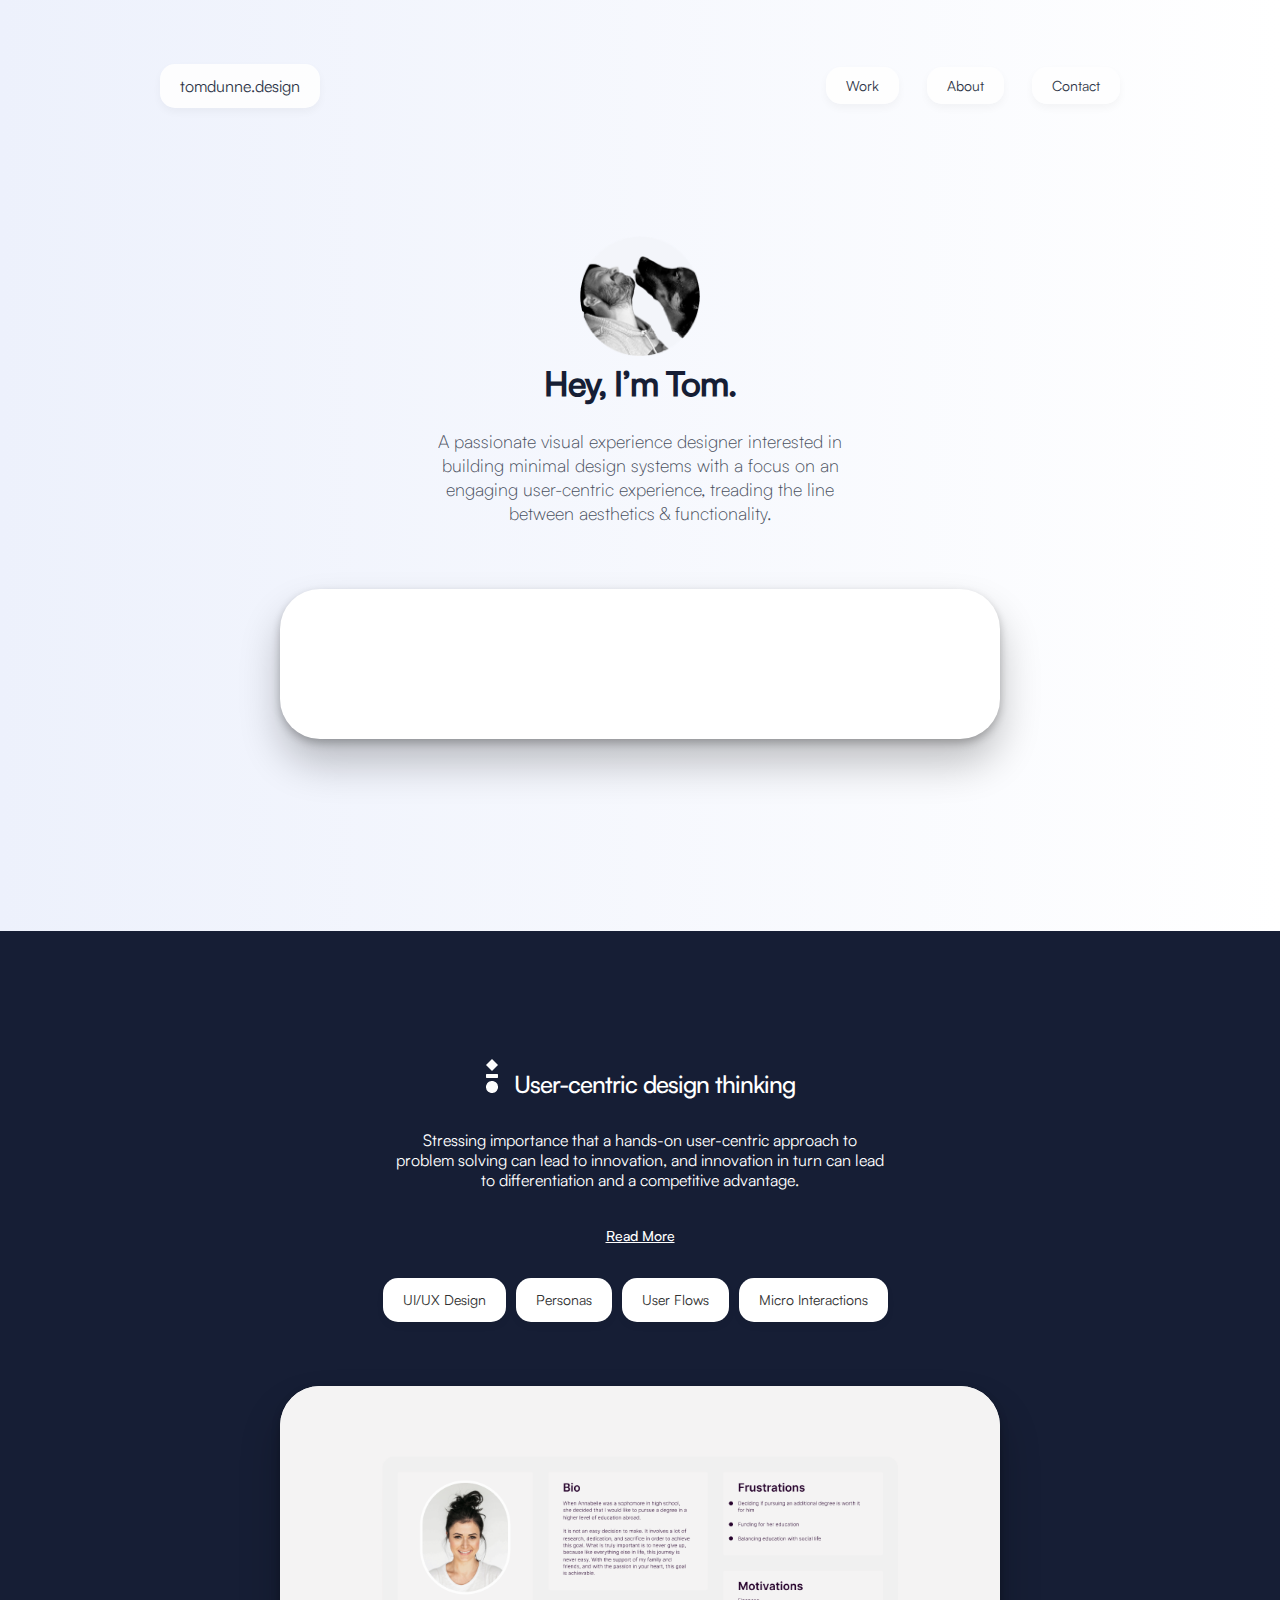
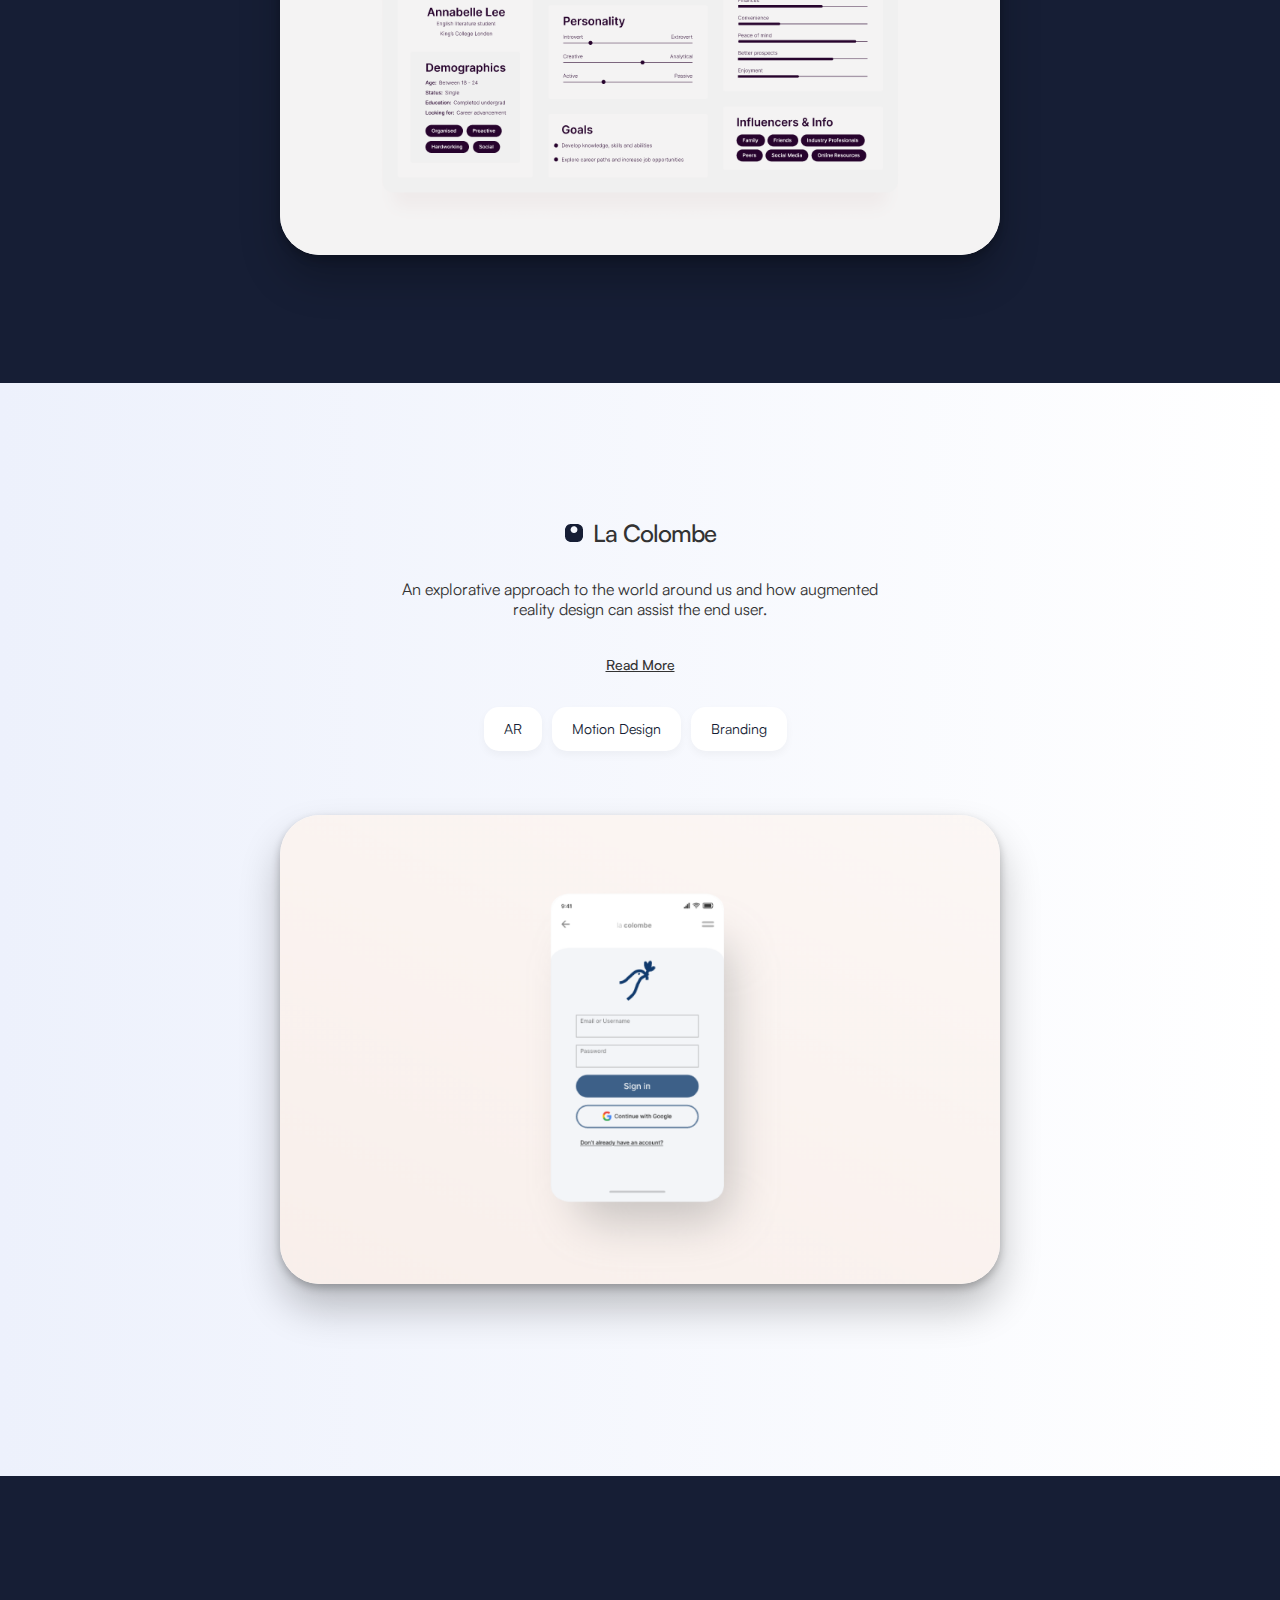
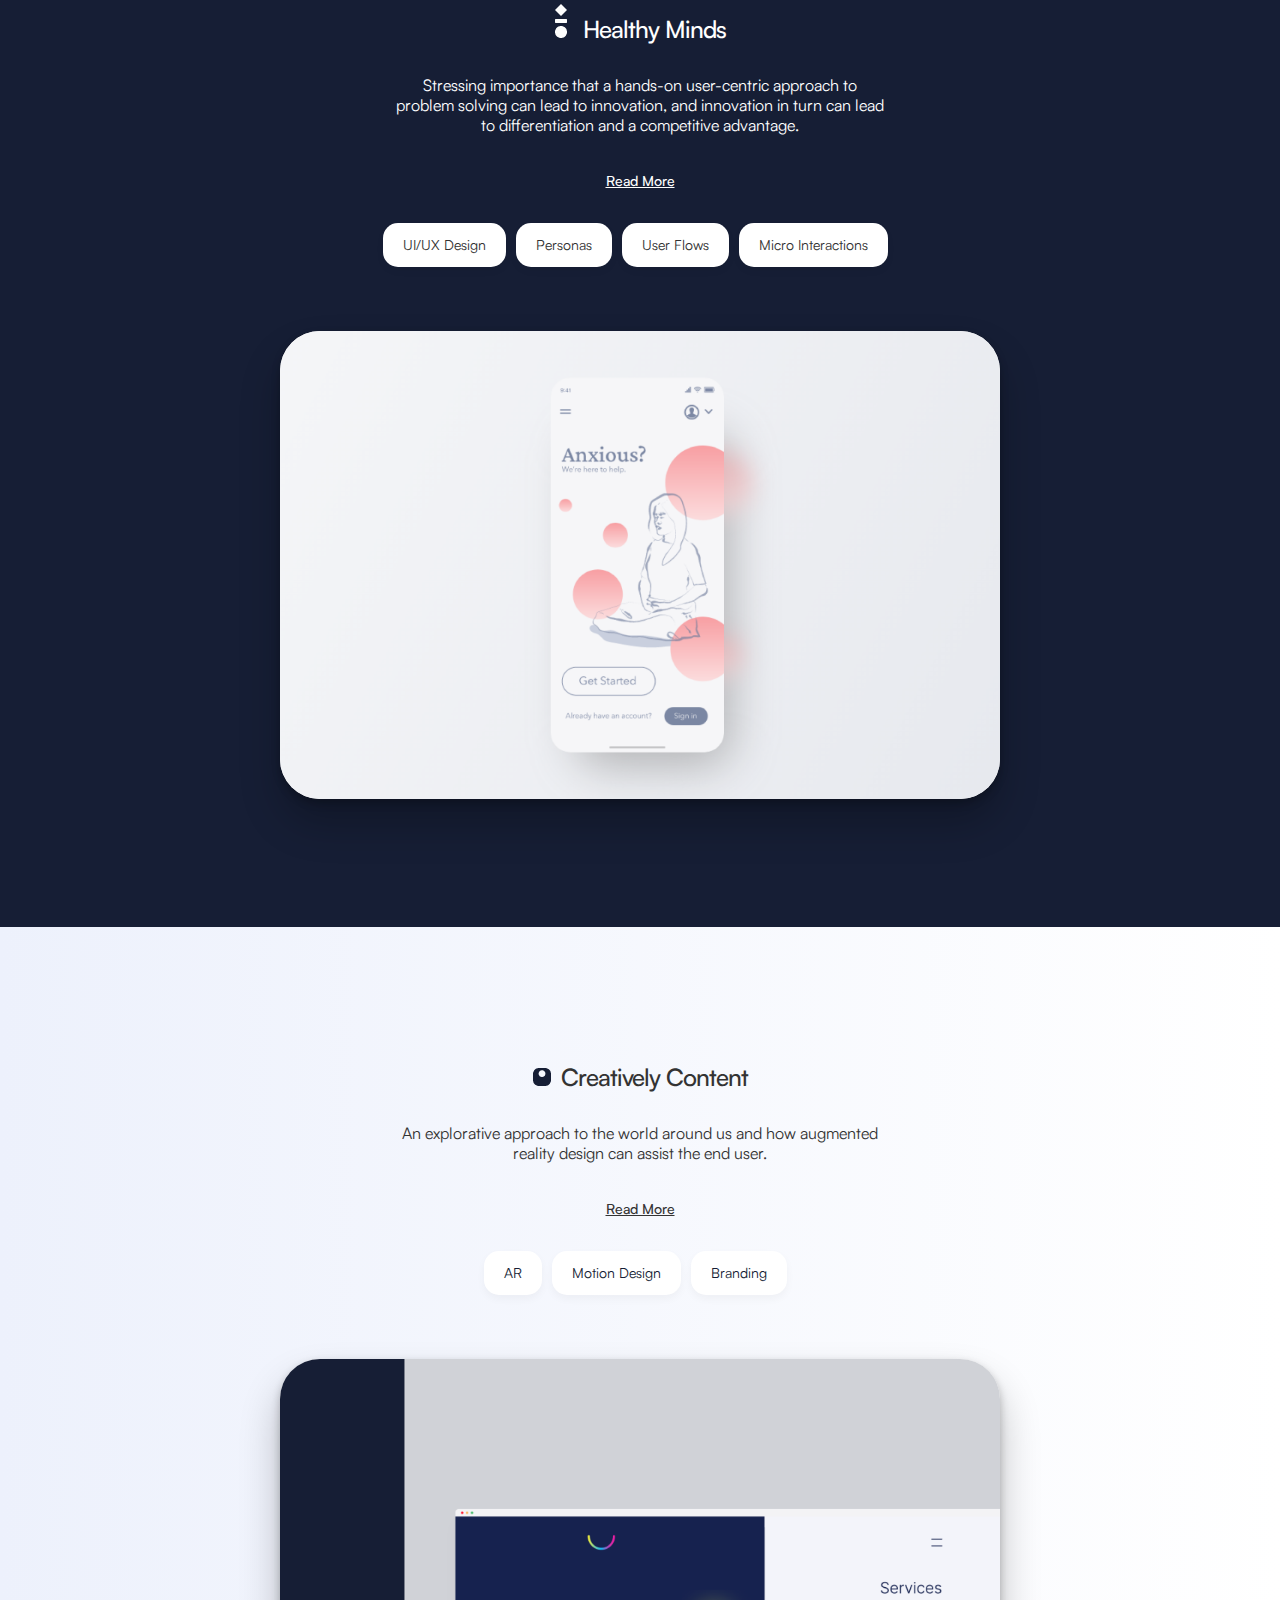
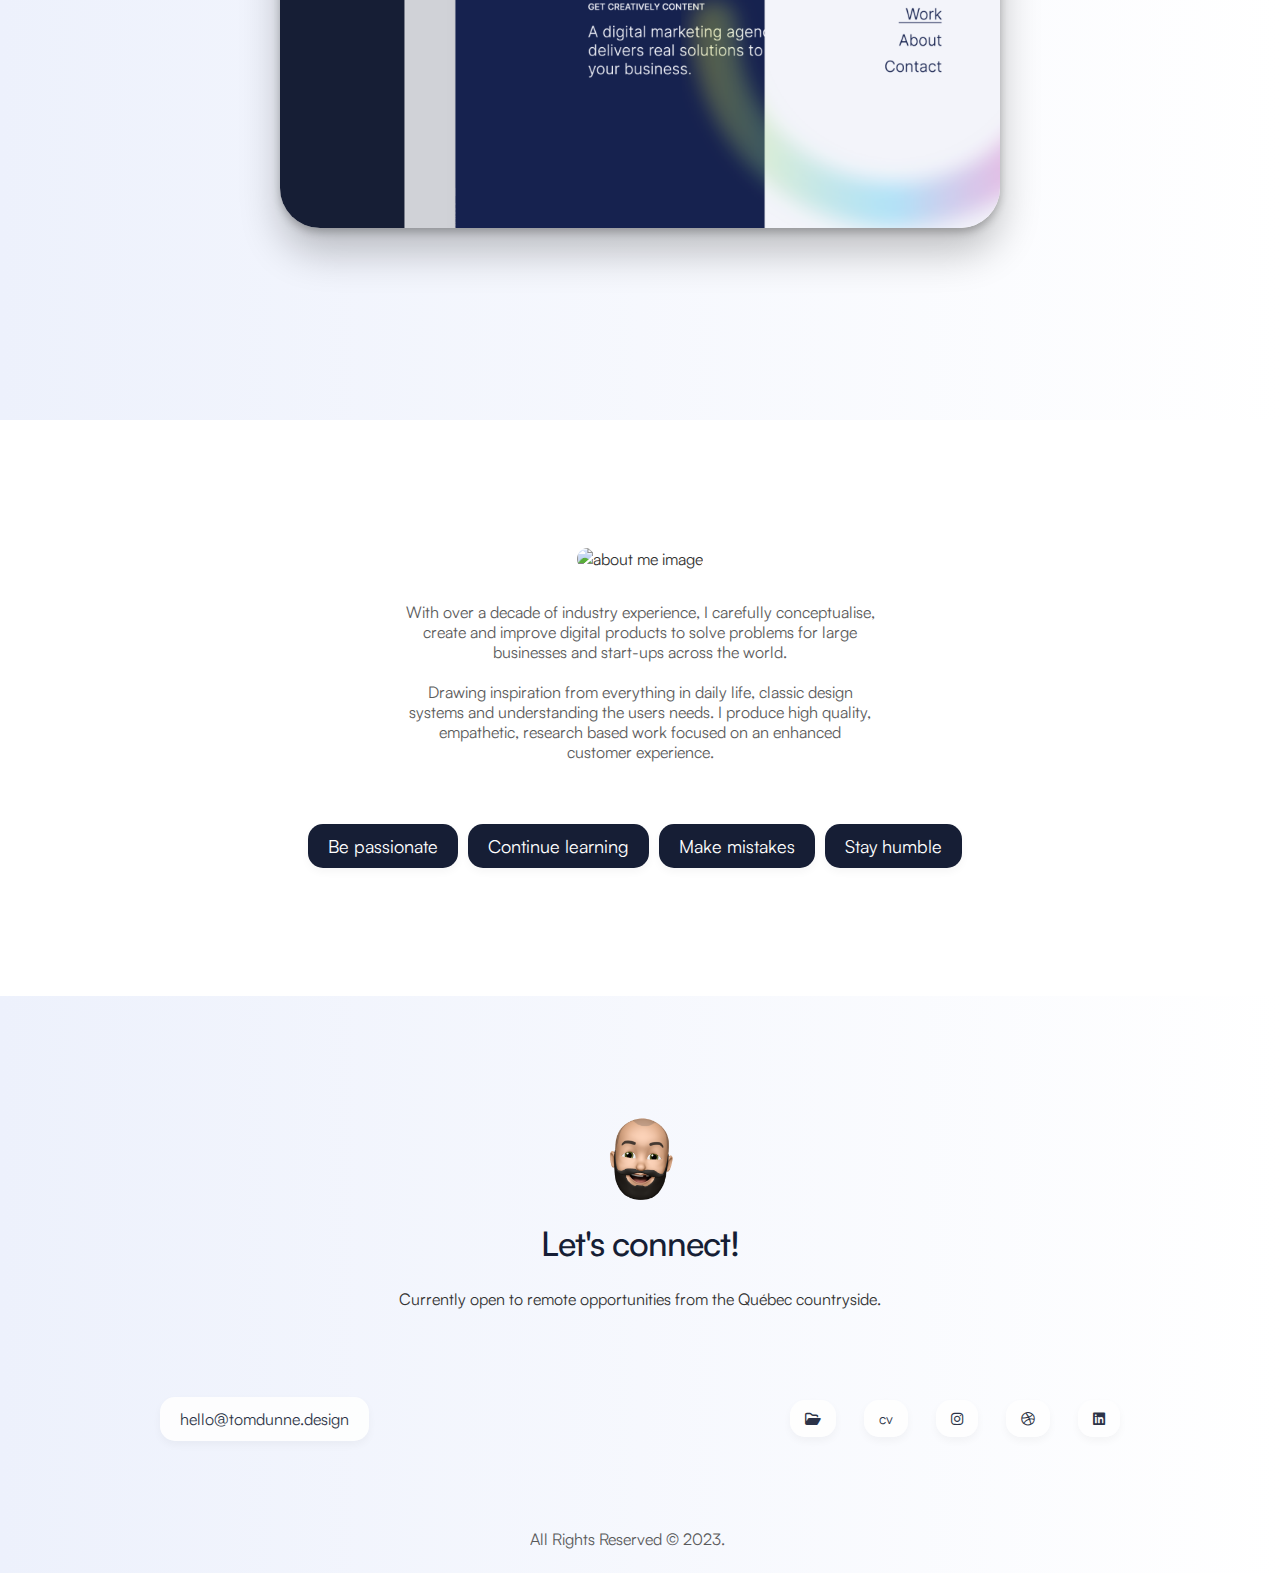
==== commit c53f3403: "update images" ====
--- a/index.html
+++ b/index.html
@@ -4,18 +4,15 @@
 <head>
     <meta charset="utf-8" />
     <meta name="viewport" content="width=device-width" />
-    <title>Tom Dunne - UI/UX Designer</title>
+    <title>Tom Dunne | UI/UX Designer</title>
     <meta name="description"
         content="Design portfolio - treading the line between visual aesthetics and functionality" />
     <link rel="stylesheet" type="text/css" href="main.css" />
     <link rel="icon" type="image/png" href="img/landing-hero-icon.png" />
-
     <meta property="og:title" content="Tom Dunne Product Designer" />
     <meta property="og:description"
         content="Design portfolio - treading the line between visual aesthetics and functionality" />
     <meta property="og:image" content="#" />
-
-
     <link rel="stylesheet" href="https://cdnjs.cloudflare.com/ajax/libs/animate.css/4.1.1/animate.min.css" />
     <link rel="stylesheet" href="path/to/font-awesome/css/font-awesome.min.css">
     <link rel="stylesheet" href="https://cdnjs.cloudflare.com/ajax/libs/font-awesome/6.2.1/css/all.min.css" />
@@ -24,28 +21,20 @@
     <link href="https://fonts.googleapis.com/css2?family=Inter:wght@300;400;500;600&display=swap" rel="stylesheet">
     <link rel="preload" href="fonts/Satoshi-Variable.woff" as="font" crossOrigin="anonymous" >
     <link rel="preload" href="img/show-reel-2023.mp4" as="video" crossOrigin="anonymous" >
-
 </head>
 
 <body>
-
     <section id="hero">
         <header class="animate__animated animate__fadeInDown">
             <div class="inner">
-
                 <a href="index.html" class="logo">tomdunne.design</a>
-
                 <ul>
                     <li><a class="nav" href="#darkbg">Work</a></li>
                     <li><a class="nav" href="#about">About</a></li>
                     <li><a class="nav" href="#contact">Contact</a></li>
                 </ul>
-
             </div>
         </header>
-
-
-
         <div class="content inner animate__animated animate__fadeIn">
             <div class="description">
                 <img class="floating" src="img/about-image01.png" alt="memoji smiling"/>
@@ -54,38 +43,19 @@
                     building minimal design systems with a focus on an engaging user-centric 
                     experience, treading the line between aesthetics &amp; functionality.</p>
             </div>
-
-
-
-       <!--
-        <div class="content inner animate__animated animate__fadeIn">
-            <div class="description">
-                <img class="floating" src="img/memoji/main.gif" />
-                <p class="desc-large">Passionate product designer interested in building minimal design systems
-                    with a focus on an engaging user-centric experience, treading the line between visual
-                    aesthetics &amp; functionality.</p>
-            </div>
-        -->
-
-
             <div class="preview animate__animated animate__slideInUp">
+                <div class="tooltip02"><span class="tooltiptext02">Show reel 2022</span>
                 <video src="img/show-reel-2023.mp4" alt="tom dunne show reel 2023" type="video/mp4" width="100%" playsinline autoplay loop
                     muted></video>
-                    <!--<img src="img/project-hero/Frame 18.png" alt="tom dunne show reel 2023">-->
-            </div>
-
+                    </div>
+            </div>
         </div>
     </section>
 
     <section id="darkbg">
         <div class="content inner">
             <h4>
-
-
-
                <img class="icon" src="img/icons/user-centric-icon.png" alt="user-centric icon">
-
-
                 User-centric design thinking</h4>
             <p class="desc">
                 Stressing importance that a hands-on user-centric approach to problem solving
@@ -93,7 +63,6 @@
                 and a competitive advantage.
             </p>
             <h3 class="read"><a href="#">Read More</a></h3>
-
             <ul class="pills">
                 <li>
                     <a class="button animated switch-feature active" data-preview="feature"
@@ -101,82 +70,141 @@
                         <span>UI/UX Design</span>
                     </a>
                 </li>
-
+                <li>
+                    <a class="button animated switch-feature active" data-preview="feature"
+                        data-image="user-centric-hero">
+                        <span>Personas</span>
+                    </a>
+                </li>
+                <li>
+                    <a class="button animated switch-feature active" data-preview="feature"
+                        data-image="user-centric-hero">
+                        <span>User Flows</span>
+                    </a>
+                </li>
+                <li>
+                    <div class="button animated switch-feature active" data-preview="feature"
+                        data-image="user-centric-hero">
+                        <span>Micro Interactions</span>
+                    </div>
+                </li>
+            </ul>
+            <div class="preview">
+                <a href="#"><img id="data-feature" src="/img/project-hero/Frame 20.png" alt="user-centric hero image"></a>
+            </div>
+        </div>
+    </section>
+
+    <section id="lightbg">
+        <div class="content inner">
+            <h4><img class="icon" src="img/icons/mm-icon02.png" alt="la colombe icon">La Colombe</h4>
+            <p class="desc">
+                An explorative approach to the world around us and how augmented reality design can assist the end user.
+            </p>
+            <h3 class="read"><a href="#">Read More</a></h3>
+            <ul class="pills">
+                <li>
+                    <a class="button animated switch-feature active" data-preview="feature"
+                        data-image="user-centric-hero">
+                        <span>AR</span>
+                    </a>
+                </li>
                 <li>
                     <a class="button animated switch-feature active" data-preview="feature"
                         data-image="user-centric-hero">
                         <span>Motion Design</span>
                     </a>
                 </li>
-
+                <li>
+                    <div class="button animated switch-feature active" data-preview="feature"
+                        data-image="user-centric-hero">
+                        <span>Branding</span>
+                    </div>
+                </li>
+            </ul>
+            <div class="preview">
+                <a href="#"><img id="data-feature" src="img/project-hero/Frame 22.png" alt="mr move hero image"></a>
+            </div>
+        </div>
+    </section>
+
+    <section id="darkbg">
+        <div class="content inner">
+            <h4>
+               <img class="icon" src="img/icons/user-centric-icon.png" alt="user-centric icon">
+                Healthy Minds</h4>
+            <p class="desc">
+                Stressing importance that a hands-on user-centric approach to problem solving
+                can lead to innovation, and innovation in turn can lead to differentiation
+                and a competitive advantage.
+            </p>
+            <h3 class="read"><a href="#">Read More</a></h3>
+            <ul class="pills">
+                <li>
+                    <a class="button animated switch-feature active" data-preview="feature"
+                        data-image="user-centric-hero">
+                        <span>UI/UX Design</span>
+                    </a>
+                </li>
+                <li>
+                    <a class="button animated switch-feature active" data-preview="feature"
+                        data-image="user-centric-hero">
+                        <span>Personas</span>
+                    </a>
+                </li>
+                <li>
+                    <a class="button animated switch-feature active" data-preview="feature"
+                        data-image="user-centric-hero">
+                        <span>User Flows</span>
+                    </a>
+                </li>
                 <li>
                     <div class="button animated switch-feature active" data-preview="feature"
                         data-image="user-centric-hero">
                         <span>Micro Interactions</span>
                     </div>
                 </li>
-
-            </ul>
-
-            <div class="preview">
-                
-                <a href="#"><img id="data-feature" src="img/project-hero/Frame 20.png" alt="user-centric hero image"></a>
-            </div>
-        </div>
-    </section>
-
-
-
+            </ul>
+            <div class="preview">
+                <a href="#"><img id="data-feature" src="/img/project-hero/Frame 23.png" alt="user-centric hero image"></a>
+            </div>
+        </div>
+    </section>
 
     <section id="lightbg">
-
-        <div class="content inner">
-            <h4>
-
-                <img class="icon" src="img/icons/mm-icon02.png" alt="mr move icon">Mr. Move.</h4>
+        <div class="content inner">
+            <h4><img class="icon" src="img/icons/mm-icon02.png" alt="mr move icon">Creatively Content</h4>
             <p class="desc">
                 An explorative approach to the world around us and how augmented reality design can assist the end user.
             </p>
             <h3 class="read"><a href="#">Read More</a></h3>
-
-            <ul class="pills">
-                <li>
-                    <a class="button animated switch-feature active" data-preview="feature"
-                        data-image="user-centric-hero">
-                        <span>UI/UX Design</span>
-                    </a>
-                </li>
-
+            <ul class="pills">
+                <li>
+                    <a class="button animated switch-feature active" data-preview="feature"
+                        data-image="user-centric-hero">
+                        <span>AR</span>
+                    </a>
+                </li>
                 <li>
                     <a class="button animated switch-feature active" data-preview="feature"
                         data-image="user-centric-hero">
                         <span>Motion Design</span>
                     </a>
                 </li>
-
-                <li>
-                    <div class="button animated switch-feature active" data-preview="feature"
-                        data-image="user-centric-hero">
-                        <span>Micro Interactions</span>
-                    </div>
-                </li>
-
-            </ul>
-
-            <div class="preview">
-                <a href="#"><img id="data-feature" src="img/project-hero/Frame 19.png" alt="mr move hero image"></a>
-            </div>
-        </div>
-
-
-
-    </section>
-
-
-
+                <li>
+                    <div class="button animated switch-feature active" data-preview="feature"
+                        data-image="user-centric-hero">
+                        <span>Branding</span>
+                    </div>
+                </li>
+            </ul>
+            <div class="preview">
+                <a href="#"><img id="data-feature" src="img/project-hero/Frame 21-2.png" alt="mr move hero image"></a>
+            </div>
+        </div>
+    </section>
 
     <section id="about">
-
 
         <div class="content inner animate__animated animate__fadeIn">
             <div class="description">
@@ -198,7 +226,6 @@
                     </a>
                 </div>
                 </li>
-
                 <li>
                     <div class="learning">
                     <a class="button2 animated switch-feature active" data-preview="feature"
@@ -207,7 +234,6 @@
                     </a>
                 </div>
                 </li>
-
                 <li>
                     <div class="mistakes">
                     <div class="button2 animated switch-feature active" data-preview="feature"
@@ -216,7 +242,6 @@
                     </div>
                 </div>
                 </li>
-
                 <li>
                     <div class="humble">
                     <div class="button2 animated switch-feature active" data-preview="feature"
@@ -225,50 +250,34 @@
                     </div>
                 </div>
                 </li>
-
-            </ul>
-
-        </div>
-
-
-    </section>
-
-
-
-
+            </ul>
+        </div>
+    </section>
 
     <section id="contact">
         <div class="inner2">
-
             <img class="floating" src="img/memoji/smile-open.png" alt="memoji-thumbs up ">
-
             <div class="description">
                 <h2>Let's connect!</h2>
-                <p class="desc">Currently freelancing from the Québec countryside.</p>
-            </div>
-
-
-
+                <p class="desc">Currently open to remote opportunities from the Québec countryside.</p>
+            </div>
         </div>
         <header class="animate__animated animate__fadeIn">
             <div class="inner">
-
                 <a href="#" class="logo">hello@tomdunne.design</a>
                 <ul>
-                    <!--<li><a class="socials" href="https://tomdunne.design/about" target="_blank"><i class="fa-solid fa-code"></i></a></li>-->
+                    <div class="tooltip"><span class="tooltiptext">View 2022 portfolio</span>
+                    <li><a class="socials" href="#oldsite" target="_blank"><i class="fa-regular fa-folder-open"></i></a></li>
+                </div>
                     <li><a class="socials" href="https://read.cv/tomdunne" target="_blank">cv</a></li>
                     <li><a class="socials" href="https://www.instagram.com/tomdunnedesign/" target="_blank"><i class="fa-brands fa-instagram"></i></a></li>
                     <li><a class="socials" href="https://www.dribbble.com/tomdunnedesign" target="_blank"><i class="fa-brands fa-dribbble"></i></a></li>
                     <li><a class="socials" href="https://www.linkedin.com/in/tomdunnedesign/" target="_blank"><i class="fa-brands fa-linkedin"></i></a></li>
                 </ul>
-
             </div>
         </header>
-        
         <p class="copyright">All Rights Reserved © 2023.</p>
     </section>
-    
-
 
 </body>
 
--- a/main.css
+++ b/main.css
@@ -376,8 +376,9 @@
 
 
 section#lightbg {
-    background: var(--lightblue);
-    color: var(--darkblue);
+    /*background: var(--lightblue);
+    color: var(--darkblue);*/
+    background: linear-gradient(90deg, var(--lightblue) 0%, var(--white) 100%);
 }
 
 .about-image {
@@ -387,7 +388,7 @@
 }
 
 section#hero {
-    background: linear-gradient(90deg, var(--lightblue) 0%, var(--gray) 100%);
+    background: linear-gradient(90deg, var(--lightblue) 0%, var(--white) 100%);
 }
 
 
@@ -469,8 +470,7 @@
 }
 
 section#contact {
-    background: var(--lightblue);
-    color: var(--darkblue);
+    background: linear-gradient(90deg, var(--lightblue) 0%, var(--white) 100%);
 }
 
 
@@ -497,7 +497,29 @@
     border-radius: 40px;
     background: var(--white);
     overflow: hidden;
-}
+    transition: transform 0.4s cubic-bezier(0.68, -0.6, 0.32, 1.6), box-shadow 0.4s ease;
+    transform: scale(1);
+    
+}
+
+
+section .preview:hover {
+    /*max-width: 720px;*/
+    transition: transform 0.4s ease;
+    transform: scale(1.1);
+    max-width: 960px;
+    max-height: 480px;
+    margin: var(--mediumPadding) auto;
+    box-shadow: 0px 4px 8px rgba(0, 0, 0, 0.24), 0px 24px 40px rgba(0, 0, 0, 0.24);
+    border-radius: 40px;
+    background: var(--white);
+    overflow: hidden;
+
+}
+
+
+
+
 
 section .preview-medium {
     max-width: 340px;
@@ -561,6 +583,66 @@
 
 
 
+.tooltip {
+    position: relative;
+    display: inline-block;
+  }
+  
+  .tooltip .tooltiptext {
+    visibility: hidden;
+    width: 120px;
+    background-color: var(--darkblue);
+    color: var(--lightblue);
+    text-align: center;
+    box-shadow: 0px 4px 8px rgba(0, 0, 0, 0.04);
+    padding: 10px 20px 10px 20px;
+    border-radius: 15px;
+    right:100%;
+    opacity: 0;
+    transition: opacity 0.5s;
+    position: absolute;
+    z-index: 1;
+  }
+  
+  .tooltip:hover .tooltiptext {
+    visibility: visible;
+  }
+  .tooltip:hover .tooltiptext {
+    opacity: 0.9;
+  }
+
+  .tooltip02 {
+    position: relative;
+    display: flex;
+    align-items:flex-end;
+    justify-content: center;
+  }
+  
+  .tooltip02 .tooltiptext02 {
+    visibility: hidden;
+    width: 160px;
+    background-color: var(--white);
+    color: var(--darkblue);
+    text-align: center;
+    padding: 10px 20px 10px 20px;
+    border-radius: 15px;
+    box-shadow: 0px 4px 8px rgba(0, 0, 0, 0.04);
+    opacity: 0;
+    transition: opacity 0.5s;
+    margin-bottom: 15px;
+
+    position: absolute;
+    z-index: 100;
+  }
+  
+  .tooltip02:hover .tooltiptext02 {
+    visibility: visible;
+  }
+  .tooltip02:hover .tooltiptext02 {
+    opacity: 0.8;
+  }
+
+
 
 @media screen and (max-width: 1056px) {
     :root {
@@ -779,4 +861,4 @@
     section .content.inner {
         padding: var(--smallPadding) var(--extrasmallpadding);
     }
-}+}
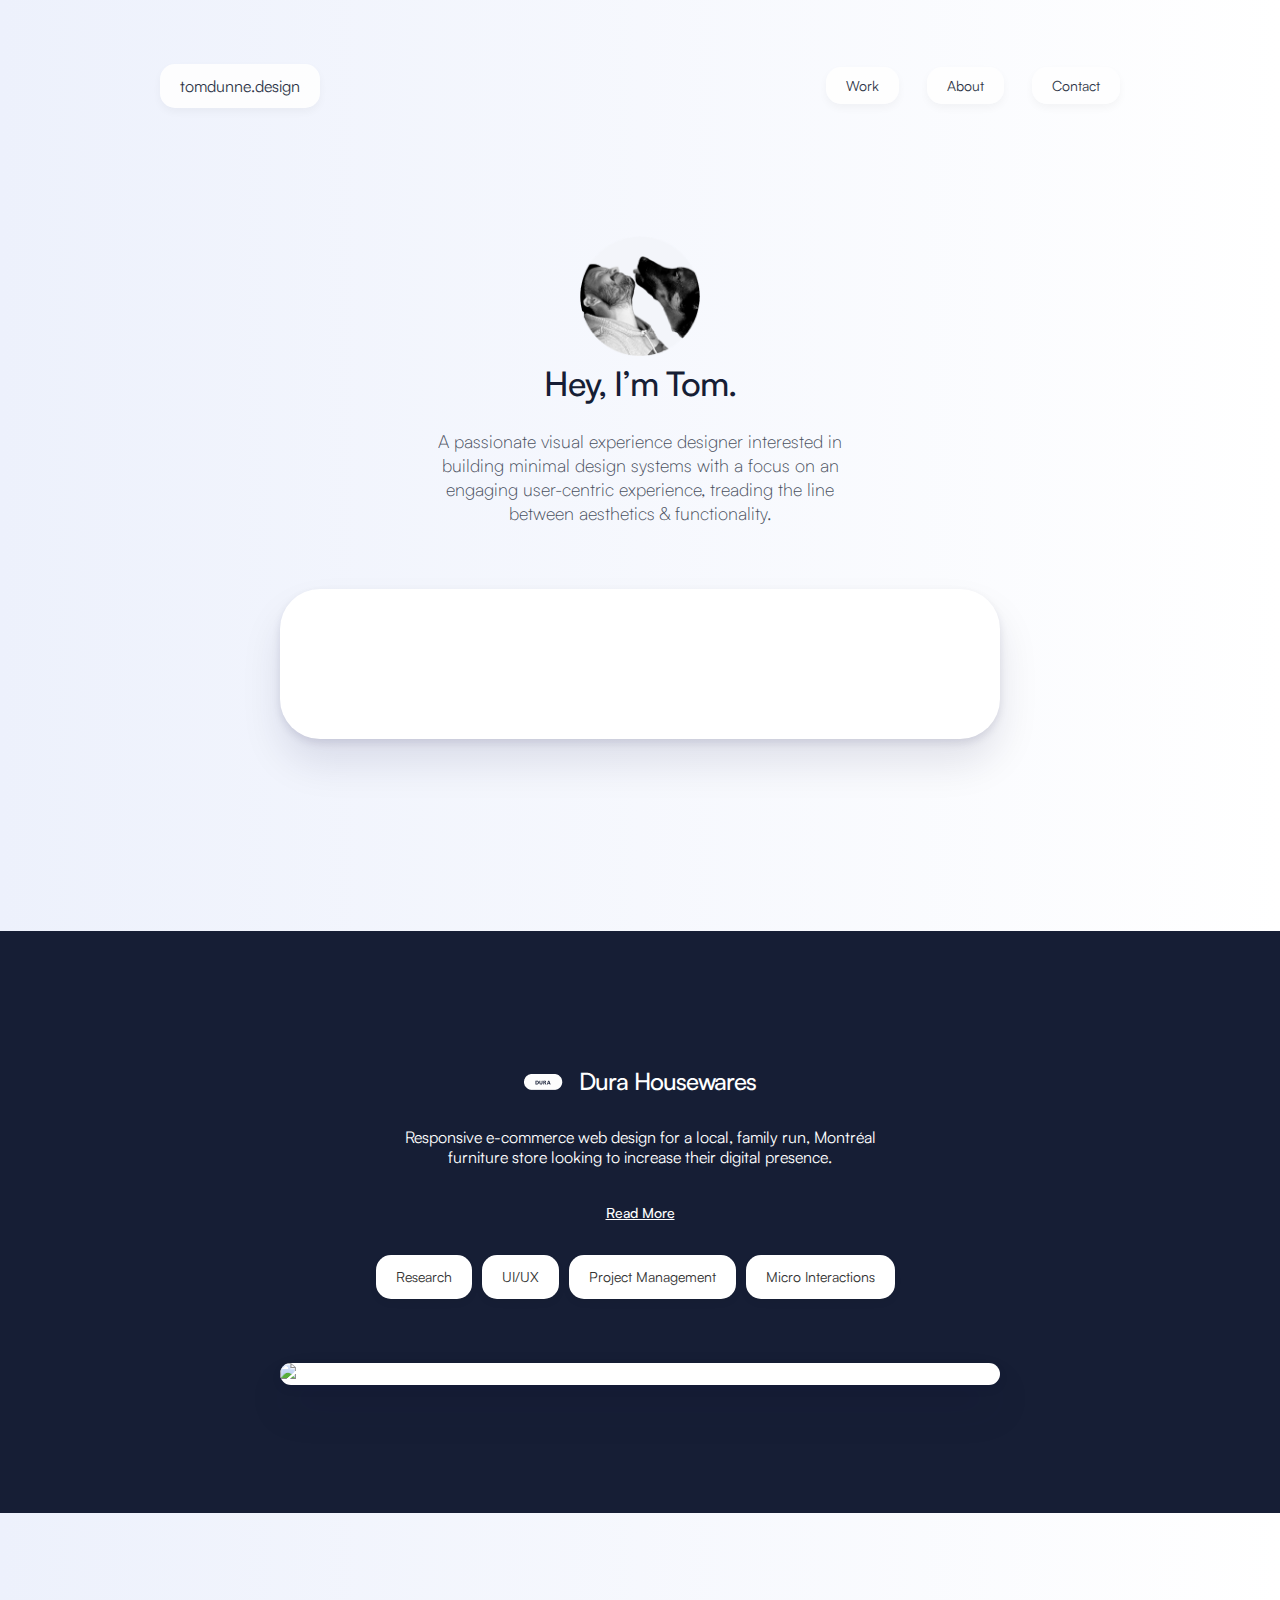
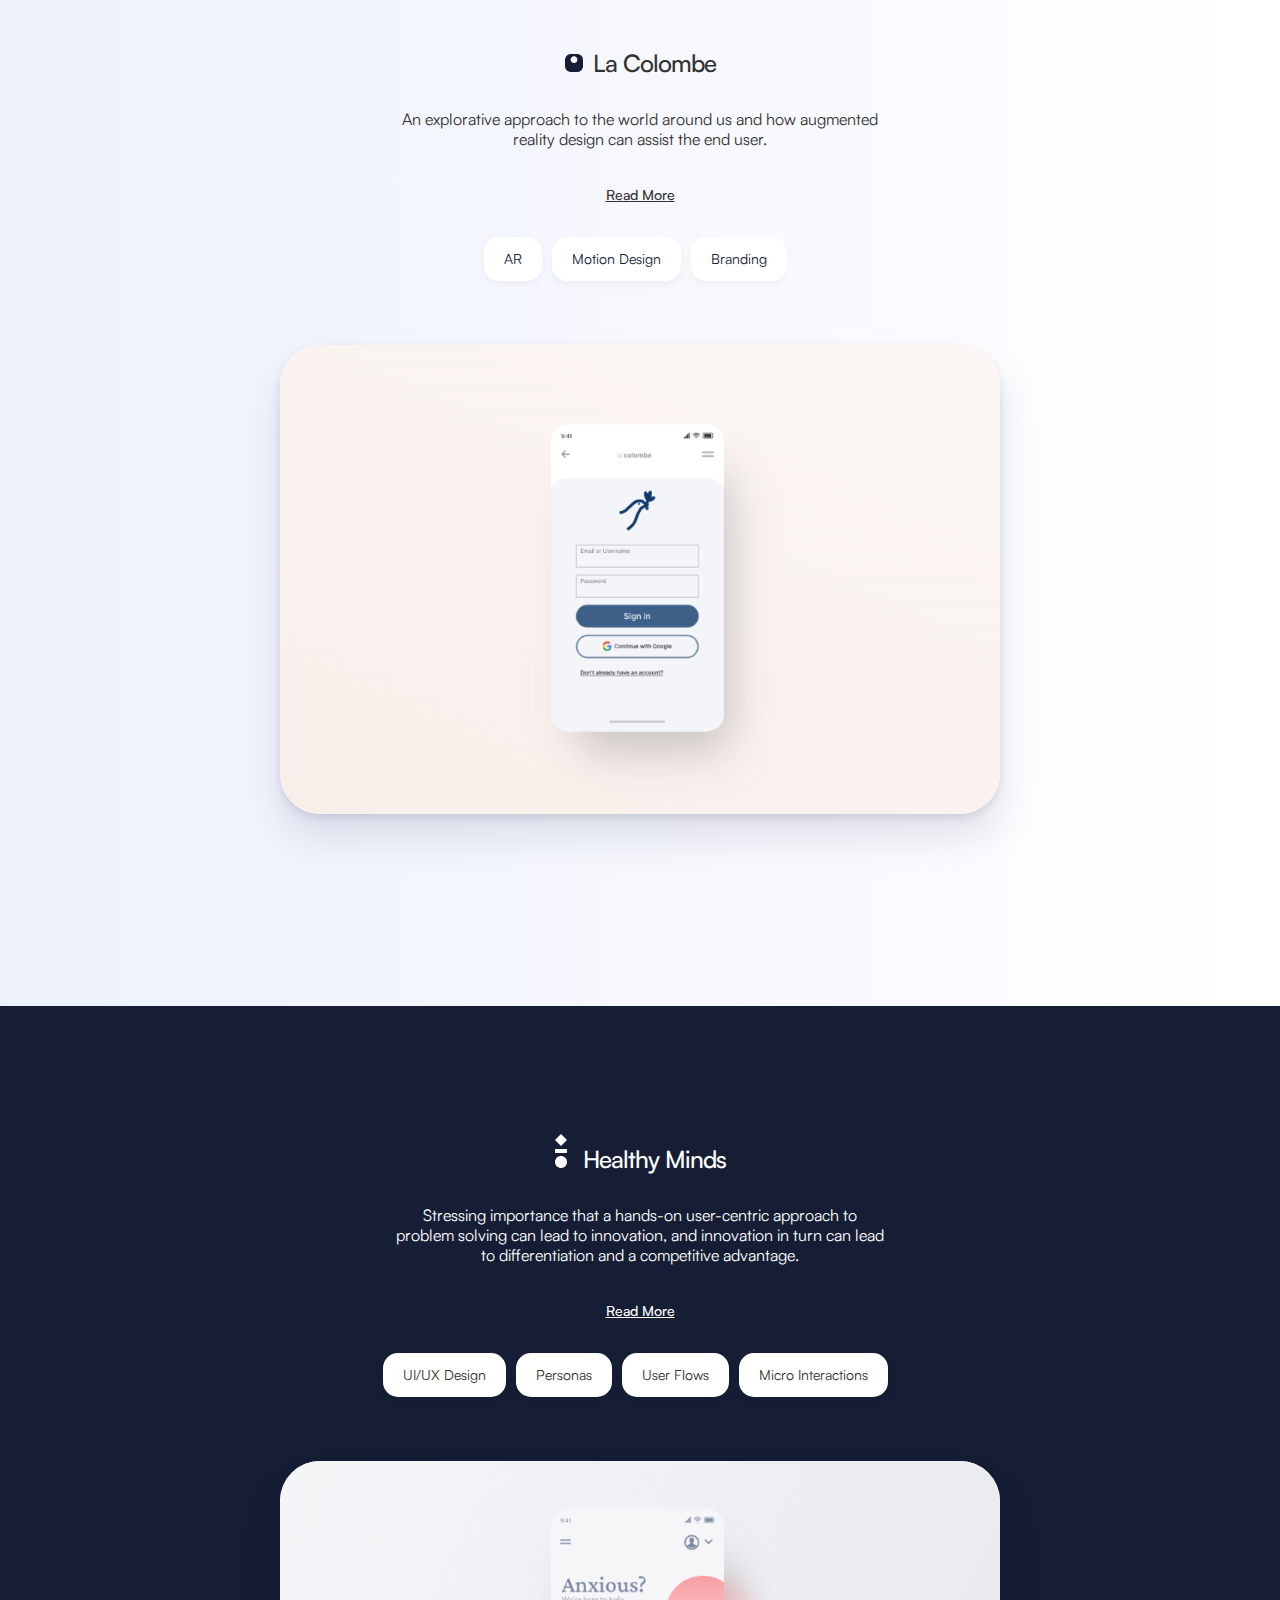
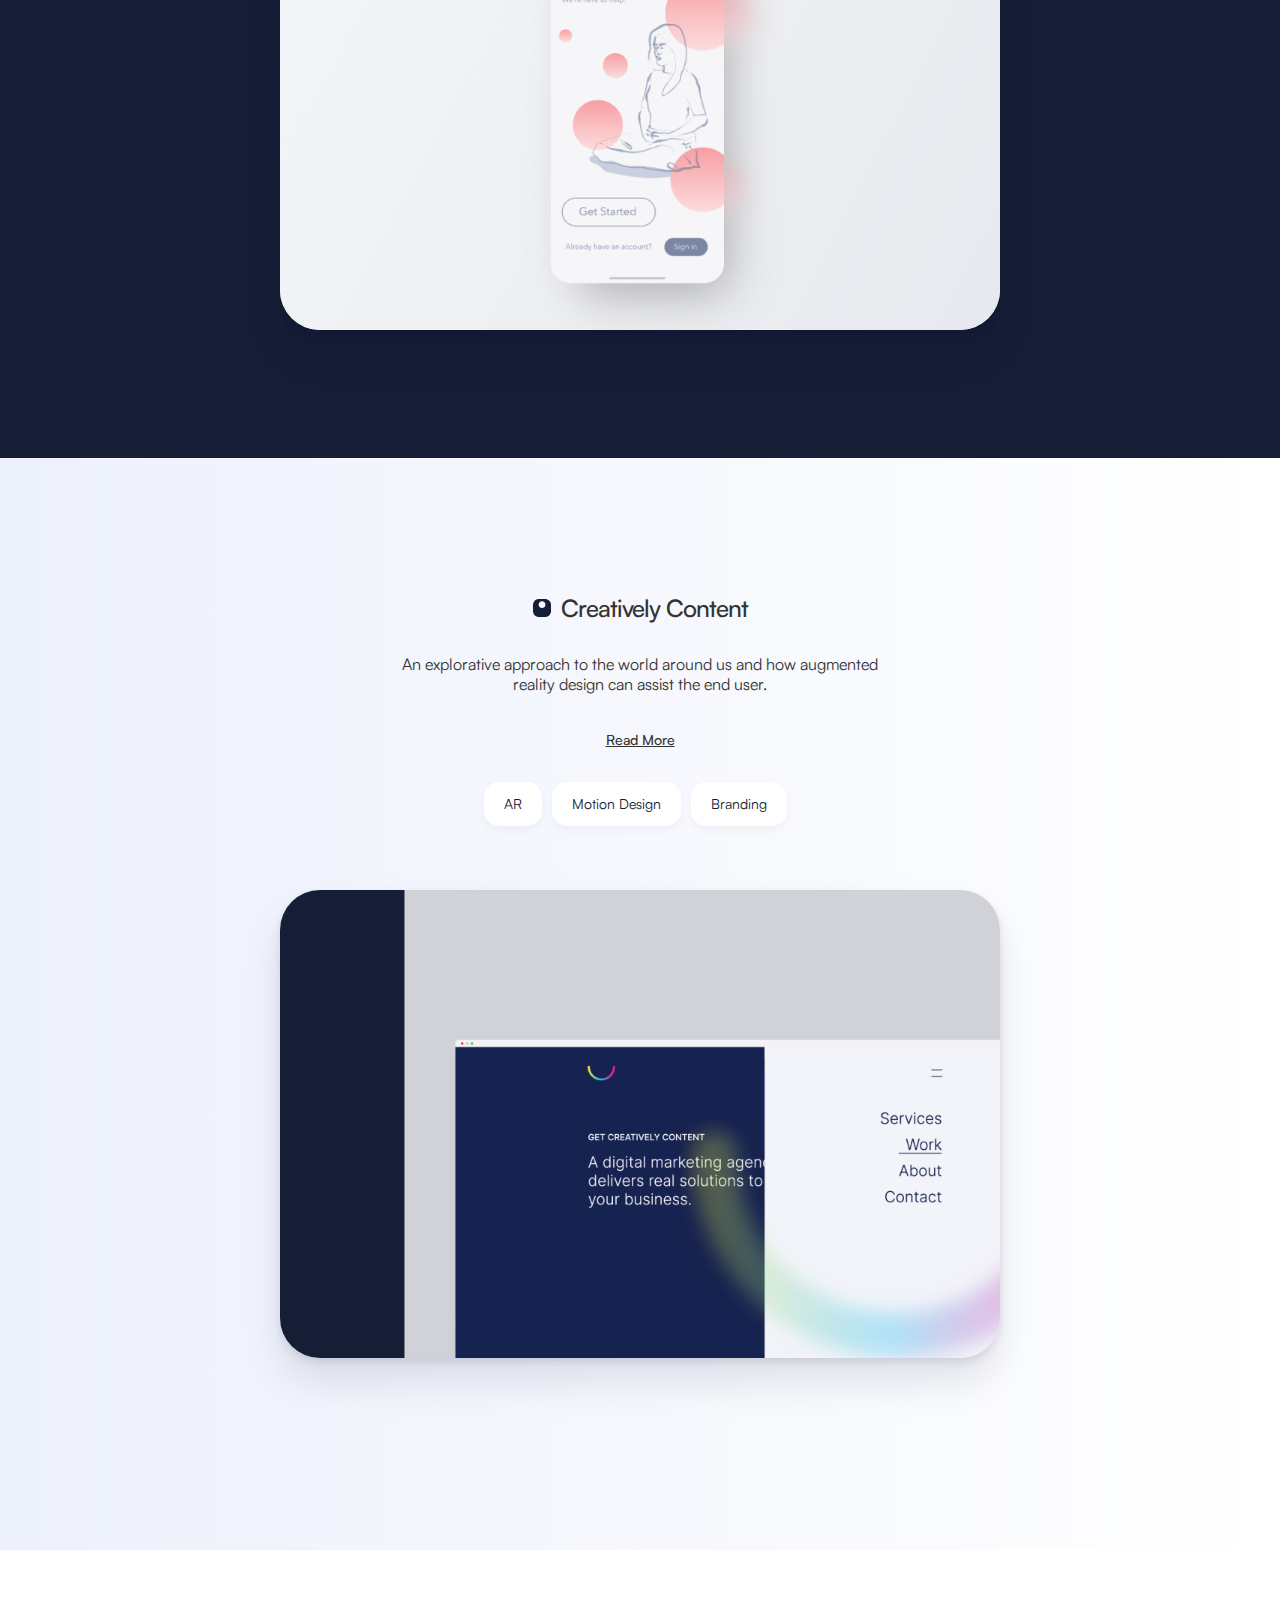
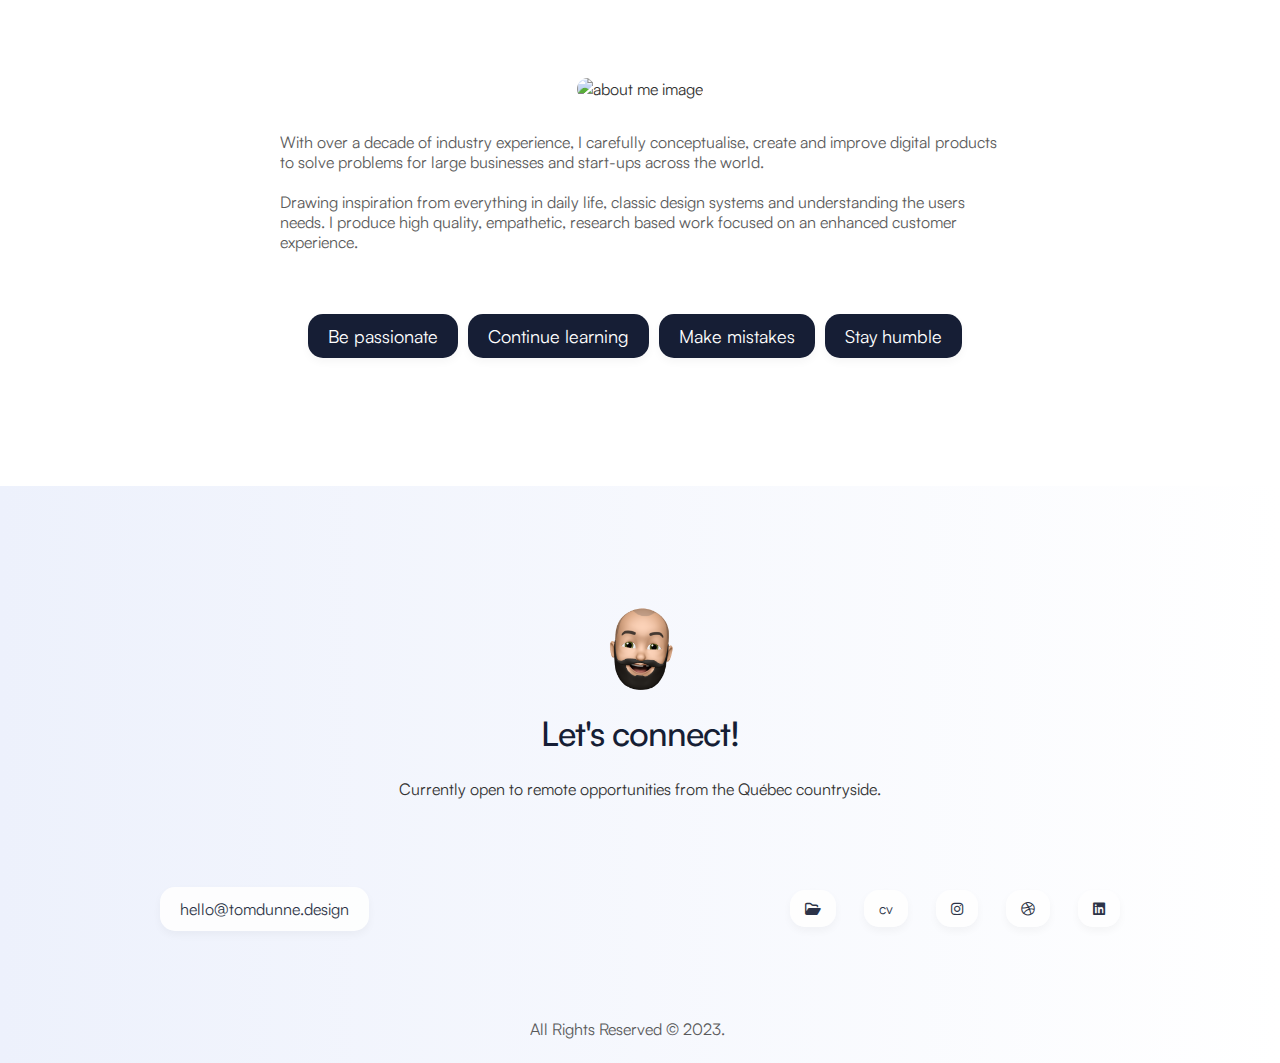
==== commit f8858f3d: "update with case study" ====
--- a/index.html
+++ b/index.html
@@ -4,7 +4,7 @@
 <head>
     <meta charset="utf-8" />
     <meta name="viewport" content="width=device-width" />
-    <title>Tom Dunne | UI/UX Designer</title>
+    <title>Tom Dunne | Visual Experience Designer</title>
     <meta name="description"
         content="Design portfolio - treading the line between visual aesthetics and functionality" />
     <link rel="stylesheet" type="text/css" href="main.css" />
@@ -52,7 +52,7 @@
         </div>
     </section>
 
-    <section id="darkbg">
+    <!--<section id="darkbg">
         <div class="content inner">
             <h4>
                <img class="icon" src="img/icons/user-centric-icon.png" alt="user-centric icon">
@@ -94,6 +94,48 @@
             </div>
         </div>
     </section>
+-->
+
+<section id="darkbg">
+    <div class="content inner">
+        <h4>
+           <img class="icon" src="img/icons/Frame 26.png" alt="user-centric icon">
+            Dura Housewares</h4>
+        <p class="desc">Responsive e-commerce web design for a local, family run, Montréal furniture store looking to increase their digital presence.
+        </p>
+        <h3 class="read"><a href="dura.html">Read More</a></h3>
+        <ul class="pills">
+            <li>
+                <a class="button animated switch-feature active" data-preview="feature"
+                    data-image="user-centric-hero">
+                    <span>Research</span>
+                </a>
+            </li>
+            <li>
+                <a class="button animated switch-feature active" data-preview="feature"
+                    data-image="user-centric-hero">
+                    <span>UI/UX</span>
+                </a>
+            </li>
+            <li>
+                <a class="button animated switch-feature active" data-preview="feature"
+                    data-image="user-centric-hero">
+                    <span>Project Management</span>
+                </a>
+            </li>
+            <li>
+                <div class="button animated switch-feature active" data-preview="feature"
+                    data-image="user-centric-hero">
+                    <span>Micro Interactions</span>
+                </div>
+            </li>
+        </ul>
+        <div class="preview">
+            <a href="dura.html"><img id="data-feature" src="/img/project-hero/Dura-homepage-mockup-02.png" alt="user-centric hero image"></a>
+        </div>
+    </div>
+</section>
+
 
     <section id="lightbg">
         <div class="content inner">
--- a/main.css
+++ b/main.css
@@ -238,6 +238,19 @@
   
 }
 
+.objectives  {
+    font-weight: 400;
+    font-size: 16px;
+    line-height: 24px;
+    margin: 12px auto;
+    padding-bottom: 50px;;
+    opacity: 0.8;
+    max-width: 960px;
+    text-align: left;
+  
+}
+
+
 li {
     display: inline-block;
 }
@@ -293,6 +306,39 @@
     
 }
 
+
+section .full-background-wireframe {
+    display: flex;
+    background-image: url("/img/dura/Low-fidelity-wireframe-full.png");
+    height: 100vh;
+    position: relative;
+    background-size:cover;
+    margin: 1%;
+}
+
+section .full-background-wireframe-02 {
+    display: flex;
+    background-image: url("/img/dura/Dura-homepage-mockup-02.png");
+    height: 100vh;
+    position: relative;
+    background-size:cover;
+    margin: 1%;
+}
+
+section .full-background {
+    background-image: url("/img/dura/Persona.png");
+    height: 100vh;
+    width: 100vw;
+    position: relative;
+    background-size:cover;
+    background-repeat: no-repeat;
+}
+
+section .full-width-video {
+   width: 100vh;
+   height: 100vh;
+}
+
 section .inner2 {
     padding-top: 100px;
     text-align: center;
@@ -307,6 +353,31 @@
     line-height: 44px;
     letter-spacing: -1px;
 }
+
+.h2-left {
+    font-family: 'Satoshi-Medium', Arial, Helvetica, sans-serif;
+    font-weight: 500;
+    font-size: 34px;
+    line-height: 44px;
+    letter-spacing: -1px;
+    margin: 12px auto;
+    padding-bottom: 25px;;
+    opacity: 0.8;
+    max-width: 960px;
+    text-align: left;
+}
+
+.h2-bold {
+    font-family: 'Satoshi-Bold', Arial, Helvetica, sans-serif;
+    font-weight: 590;
+    font-size: 34px;
+    letter-spacing: -1px;
+    margin: 12px auto;
+    opacity: 0.8;
+    max-width: 960px;
+    text-align: left;
+}
+
 
 .description h2{
     color:var(--darkblue);
@@ -353,7 +424,7 @@
 
 
 
-section p.desc-left {
+section p.desc-small {
     font-weight: 400;
     font-size: 16px;
     line-height: 20px;
@@ -364,6 +435,18 @@
     text-align: center;
 }
 
+
+section p.desc-left {
+    font-weight: 400;
+    font-size: 16px;
+    line-height: 20px;
+    margin: 12px auto;
+    padding-bottom: 50px;;
+    opacity: 0.8;
+    max-width: 960px;
+    text-align: left;
+}
+
 section p.footer {
     font-weight: 100;
     font-size: 16px;
@@ -373,6 +456,11 @@
     max-width: 500px;
 }
 
+.italic {
+    font-style: italic;
+    font-weight: 900;
+
+}
 
 
 section#lightbg {
@@ -392,9 +480,9 @@
 }
 
 
-section#hero h2 {
+/*section#hero h2 {
     font-weight: 700;
-}
+}*/
 
 section#hero .content.inner {
     padding-top: var(--mediumPadding);
@@ -493,7 +581,7 @@
     max-width: 960px;
     max-height: 480px;
     margin: var(--mediumPadding) auto;
-    box-shadow: 0px 4px 8px rgba(0, 0, 0, 0.24), 0px 24px 40px rgba(0, 0, 0, 0.24);
+    box-shadow: 0px 4px 8px rgba(2, 13, 61, 0.1), 0px 24px 40px rgba(2, 13, 61, 0.1);
     border-radius: 40px;
     background: var(--white);
     overflow: hidden;
@@ -510,22 +598,67 @@
     max-width: 960px;
     max-height: 480px;
     margin: var(--mediumPadding) auto;
-    box-shadow: 0px 4px 8px rgba(0, 0, 0, 0.24), 0px 24px 40px rgba(0, 0, 0, 0.24);
+    box-shadow: 0px 4px 8px rgba(2, 13, 61, 0.1), 0px 24px 40px rgba(2, 13, 61, 0.1);
     border-radius: 40px;
     background: var(--white);
     overflow: hidden;
 
 }
-
-
-
+ .underlink {
+    font-weight: 900;
+    text-decoration: underline;
+}
+
+.underlink:hover {
+    color: #248DEE;
+    text-decoration: underline;
+}
+
+
+section .preview-opaque {
+    max-width: 960px;
+    margin: var(--mediumPadding) auto;
+    overflow: hidden;
+    transition: transform 0.4s cubic-bezier(0.68, -0.6, 0.32, 1.6), box-shadow 0.4s ease;
+    transform: scale(1);
+    
+}
+
+section .preview-opaque:hover {
+    transition: transform 0.4s ease;
+    transform: scale(1.4);
+    max-width: 960px;
+    max-height: 480px;
+    margin: var(--mediumPadding) auto;
+    overflow: hidden;
+    
+}
+
+
+section .preview-large {
+    max-width: 960px;
+    margin: var(--mediumPadding) auto;
+    overflow: hidden;
+    transition: transform 0.4s cubic-bezier(0.68, -0.6, 0.32, 1.6), box-shadow 0.4s ease;
+    transform: scale(1);
+    border-radius: 40px;
+}
+
+section .preview-large:hover {
+    transition: transform 0.4s ease;
+    transform: scale(1.4);
+    max-width: 960px;
+    margin: var(--mediumPadding) auto;
+    overflow: hidden;
+    border-radius: 40px;
+}
 
 
 section .preview-medium {
     max-width: 340px;
     max-height: 450px;
     margin: var(--mediumPadding) auto;
-    box-shadow: 0px 4px 8px rgba(0, 0, 0, 0.24), 0px 24px 40px rgba(0, 0, 0, 0.24);
+    box-shadow: 0px 4px 8px rgba(2, 13, 61, 0.1), 0px 24px 40px rgba(2, 13, 61, 0.1);
     border-radius: 40px;
     background: var(--white);
     overflow: hidden;
@@ -861,4 +994,4 @@
     section .content.inner {
         padding: var(--smallPadding) var(--extrasmallpadding);
     }
-}
+}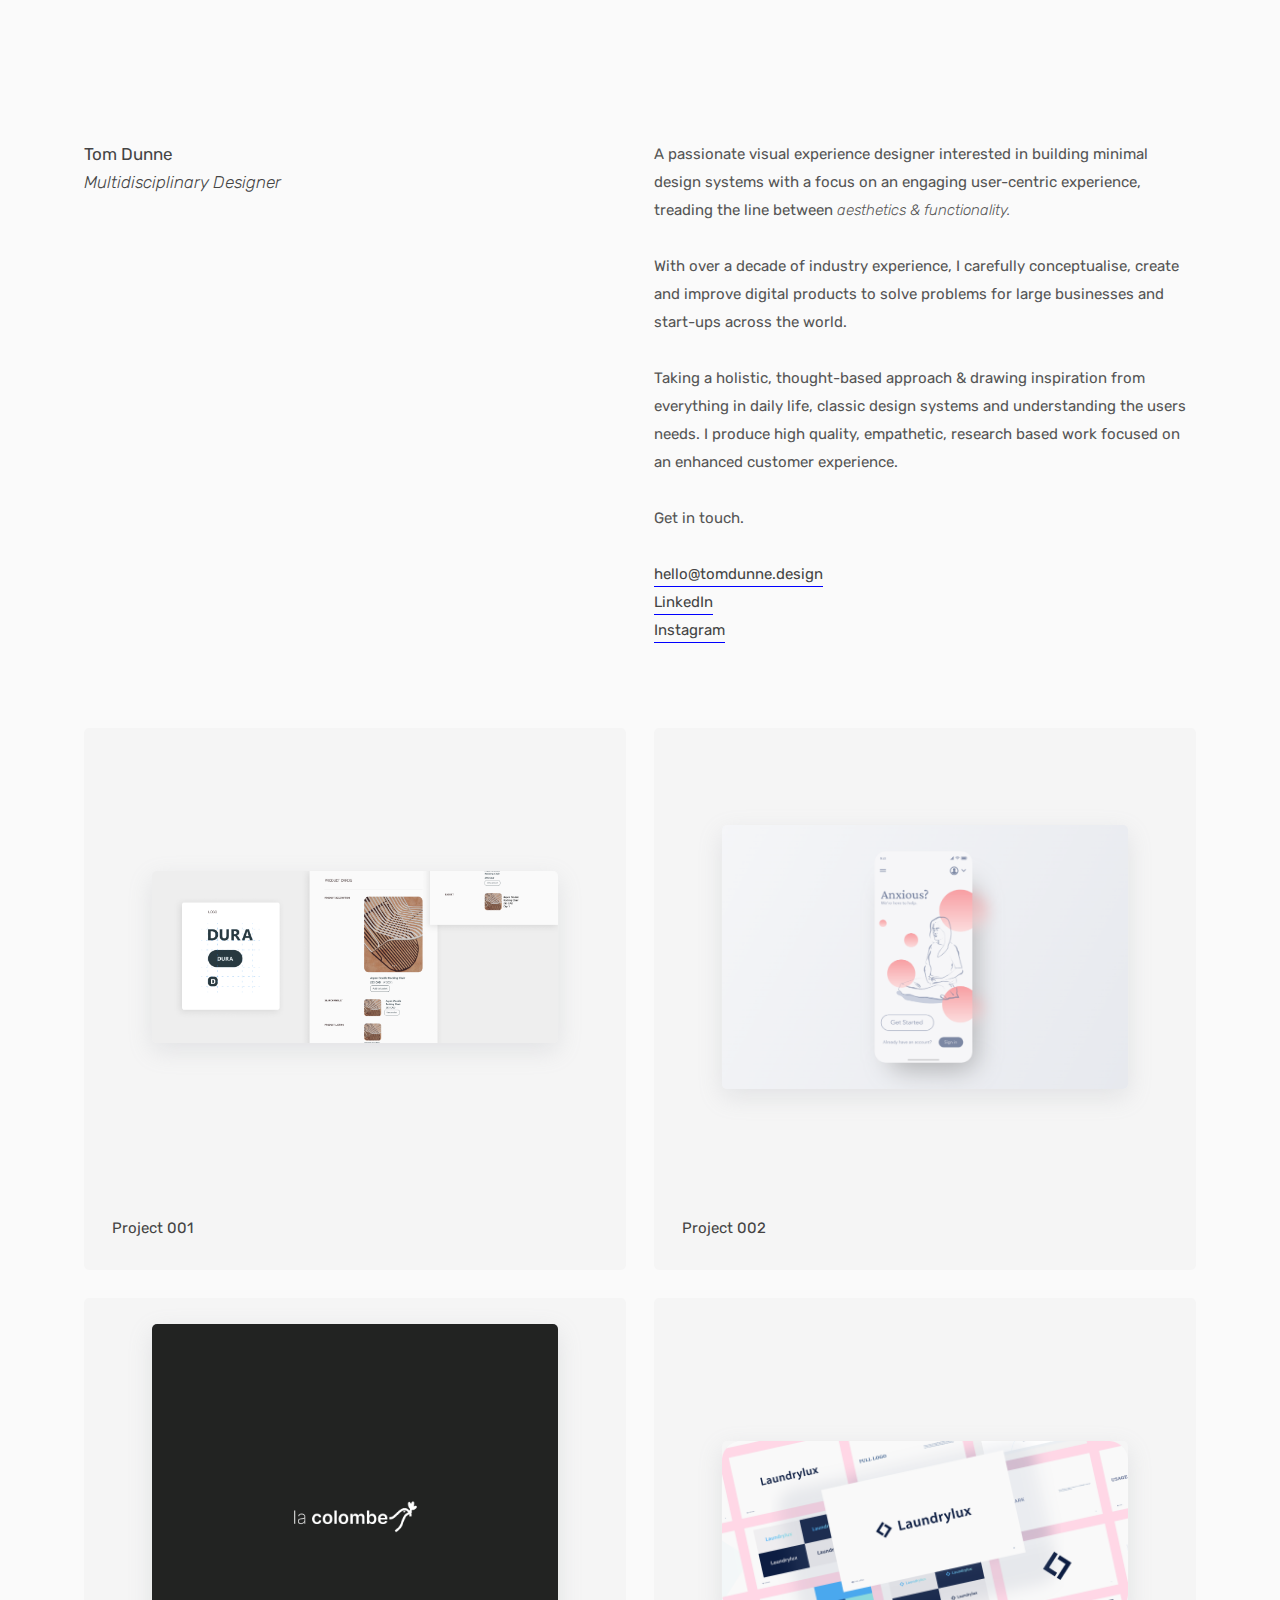
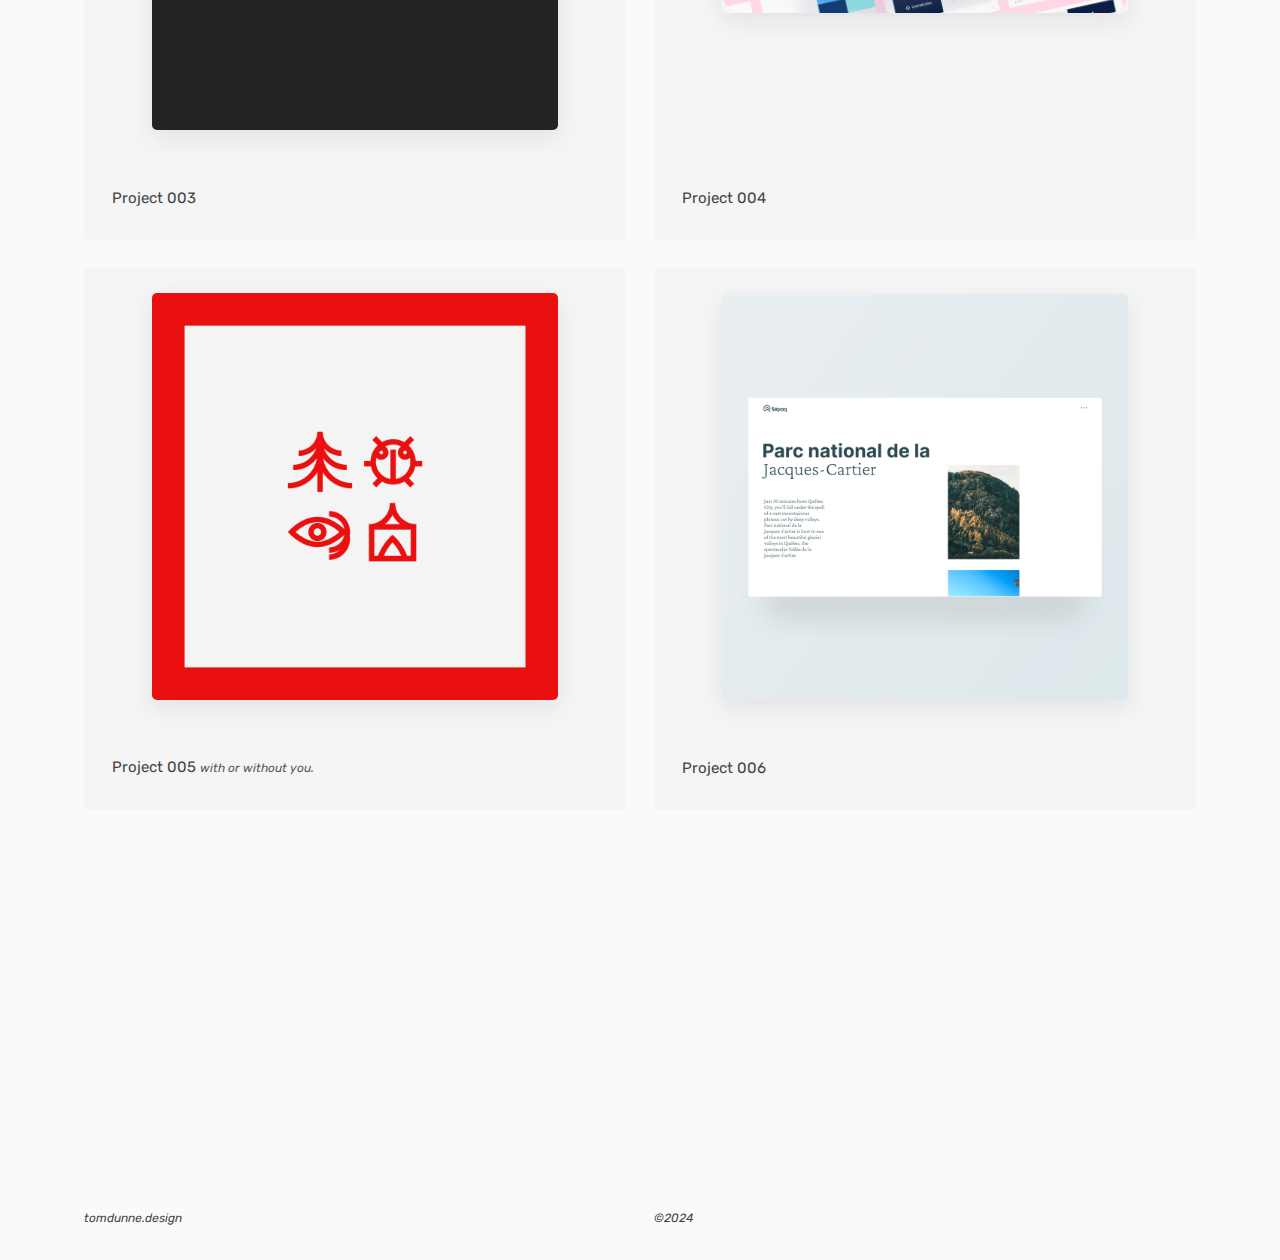
==== commit 812e1f83: "new folio update test" ====
--- a/index.html
+++ b/index.html
@@ -1,326 +1,117 @@
 <!DOCTYPE html>
 <html>
+    <head>
 
-<head>
-    <meta charset="utf-8" />
-    <meta name="viewport" content="width=device-width" />
-    <title>Tom Dunne | Visual Experience Designer</title>
-    <meta name="description"
-        content="Design portfolio - treading the line between visual aesthetics and functionality" />
-    <link rel="stylesheet" type="text/css" href="main.css" />
-    <link rel="icon" type="image/png" href="img/landing-hero-icon.png" />
-    <meta property="og:title" content="Tom Dunne Product Designer" />
-    <meta property="og:description"
-        content="Design portfolio - treading the line between visual aesthetics and functionality" />
-    <meta property="og:image" content="#" />
-    <link rel="stylesheet" href="https://cdnjs.cloudflare.com/ajax/libs/animate.css/4.1.1/animate.min.css" />
-    <link rel="stylesheet" href="path/to/font-awesome/css/font-awesome.min.css">
-    <link rel="stylesheet" href="https://cdnjs.cloudflare.com/ajax/libs/font-awesome/6.2.1/css/all.min.css" />
-    <link rel="preconnect" href="https://fonts.googleapis.com">
-    <link rel="preconnect" href="https://fonts.gstatic.com" crossorigin>
-    <link href="https://fonts.googleapis.com/css2?family=Inter:wght@300;400;500;600&display=swap" rel="stylesheet">
-    <link rel="preload" href="fonts/Satoshi-Variable.woff" as="font" crossOrigin="anonymous" >
-    <link rel="preload" href="img/show-reel-2023.mp4" as="video" crossOrigin="anonymous" >
-</head>
+        <!-- Meta -->
+        <meta charset="utf-8">
+        <meta
+            name="viewport"
+            content="width=device-width,initial-scale=1.0, maximum-scale=1.0, user-scalable=0">
 
-<body>
-    <section id="hero">
-        <header class="animate__animated animate__fadeInDown">
-            <div class="inner">
-                <a href="index.html" class="logo">tomdunne.design</a>
-                <ul>
-                    <li><a class="nav" href="#darkbg">Work</a></li>
-                    <li><a class="nav" href="#about">About</a></li>
-                    <li><a class="nav" href="#contact">Contact</a></li>
-                </ul>
-            </div>
+        <!-- Styles -->
+        <link href="main.css" rel="stylesheet">
+      
+        <link rel="preconnect" href="https://fonts.googleapis.com">
+<link rel="preconnect" href="https://fonts.gstatic.com" crossorigin>
+<link href="https://fonts.googleapis.com/css2?family=Outfit:wght@100..900&family=Rubik:ital,wght@0,300..900;1,300..900&display=swap" rel="stylesheet">
+
+        <!-- Favicons -->
+        <title>Tom Dunne Design</title>
+
+    </head>
+    <body>
+
+        <header>
+            <h1> Tom Dunne<br>
+                <em>Multidisciplinary Designer</em>
+            </h1>
+            <div class="intro">
+                <p>A passionate visual experience designer interested in building minimal design systems
+                     with a focus on an engaging user-centric experience, treading the line between 
+                     <em>aesthetics & functionality.</em></p>
+                <p>With over a decade of industry experience, I carefully conceptualise, create and improve
+                     digital products to solve problems for large businesses and start-ups across the world.</p>
+                <p>Taking a holistic, thought-based approach &amp; drawing inspiration from everything in daily life, classic design systems and understanding
+                     the users needs. I produce high quality, empathetic, research based work focused on an 
+                     enhanced customer experience.</p>
+                     <p> Get in touch.</p>
+                    <a href="mailto:hello@tomdunne.design">hello@tomdunne.design</a>
+                    <br><a href="#">LinkedIn</a>
+                    <br><a href="#">Instagram</a>
         </header>
-        <div class="content inner animate__animated animate__fadeIn">
-            <div class="description">
-                <img class="floating" src="img/about-image01.png" alt="memoji smiling"/>
-                <h2 class="header01">Hey, I’m Tom.</h2>
-                <p class="desc-large">A passionate visual experience designer interested in 
-                    building minimal design systems with a focus on an engaging user-centric 
-                    experience, treading the line between aesthetics &amp; functionality.</p>
-            </div>
-            <div class="preview animate__animated animate__slideInUp">
-                <div class="tooltip02"><span class="tooltiptext02">Show reel 2022</span>
-                <video src="img/show-reel-2023.mp4" alt="tom dunne show reel 2023" type="video/mp4" width="100%" playsinline autoplay loop
-                    muted></video>
-                    </div>
-            </div>
-        </div>
-    </section>
+        <section class="portfolio">
+            <a class="project" href="#" target="_blank">
+                <figure class="project-content">
+                    <img
+                        class="project-image"
+                        src="/img/Design System Mockup 3.png"
+                        alt="Image 001">
+                    <figcaption class="project-caption">
+                        Project 001
+                    </figcaption>
+                </figure>
+            </a>
+            <a class="project" href="#" target="_blank">
+                <figure class="project-content">
+                    <img
+                        class="project-image"
+                        src="img/Frame 23.png"
+                        alt="Image 002">
+                    <figcaption class="project-caption">
+                        Project 002
+                    </figcaption>
+                </figure>
+            </a>
+            <a class="project" href="#" target="_blank">
+                <figure class="project-content">
+                    <img
+                        class="project-image"
+                        src="img/lacolombe-logo01.gif"
+                        alt="Image 003">
+                    <figcaption class="project-caption">
+                        Project 003
+                    </figcaption>
+                </figure>
+            </a>
+            <a class="project" href="#" target="_blank">
+                <figure class="project-content">
+                    <img
+                        class="project-image"
+                        src="img/Laundrylux-image-02.png"
+                        alt="Image 004">
+                    <figcaption class="project-caption">
+                        Project 004
+                    </figcaption>
+                </figure>
+            </a>
+            <a class="project" href="#" target="_blank">
+                <figure class="project-content">
+                    <img
+                        class="project-image"
+                        src="img/nature06.png"
+                        alt="Image 005">
+                    <figcaption class="project-caption">
+                        Project 005
+                        <small class="credits">with or without you.</small>
+                    </figcaption>
+                </figure>
+            </a>
+            <a class="project" href="#" target="_blank">
+                <figure class="project-content">
+                    <img
+                        class="project-image"
+                        src="img/sepaq01.png"
+                        alt="Image 006">
+                    <figcaption class="project-caption">
+                        Project 006
+                    </figcaption>
+                </figure>
+            </a>
 
-    <!--<section id="darkbg">
-        <div class="content inner">
-            <h4>
-               <img class="icon" src="img/icons/user-centric-icon.png" alt="user-centric icon">
-                User-centric design thinking</h4>
-            <p class="desc">
-                Stressing importance that a hands-on user-centric approach to problem solving
-                can lead to innovation, and innovation in turn can lead to differentiation
-                and a competitive advantage.
-            </p>
-            <h3 class="read"><a href="#">Read More</a></h3>
-            <ul class="pills">
-                <li>
-                    <a class="button animated switch-feature active" data-preview="feature"
-                        data-image="user-centric-hero">
-                        <span>UI/UX Design</span>
-                    </a>
-                </li>
-                <li>
-                    <a class="button animated switch-feature active" data-preview="feature"
-                        data-image="user-centric-hero">
-                        <span>Personas</span>
-                    </a>
-                </li>
-                <li>
-                    <a class="button animated switch-feature active" data-preview="feature"
-                        data-image="user-centric-hero">
-                        <span>User Flows</span>
-                    </a>
-                </li>
-                <li>
-                    <div class="button animated switch-feature active" data-preview="feature"
-                        data-image="user-centric-hero">
-                        <span>Micro Interactions</span>
-                    </div>
-                </li>
-            </ul>
-            <div class="preview">
-                <a href="#"><img id="data-feature" src="/img/project-hero/Frame 20.png" alt="user-centric hero image"></a>
-            </div>
-        </div>
-    </section>
--->
-
-<section id="darkbg">
-    <div class="content inner">
-        <h4>
-           <img class="icon" src="img/icons/Frame 26.png" alt="user-centric icon">
-            Dura Housewares</h4>
-        <p class="desc">Responsive e-commerce web design for a local, family run, Montréal furniture store looking to increase their digital presence.
-        </p>
-        <h3 class="read"><a href="dura.html">Read More</a></h3>
-        <ul class="pills">
-            <li>
-                <a class="button animated switch-feature active" data-preview="feature"
-                    data-image="user-centric-hero">
-                    <span>Research</span>
-                </a>
-            </li>
-            <li>
-                <a class="button animated switch-feature active" data-preview="feature"
-                    data-image="user-centric-hero">
-                    <span>UI/UX</span>
-                </a>
-            </li>
-            <li>
-                <a class="button animated switch-feature active" data-preview="feature"
-                    data-image="user-centric-hero">
-                    <span>Project Management</span>
-                </a>
-            </li>
-            <li>
-                <div class="button animated switch-feature active" data-preview="feature"
-                    data-image="user-centric-hero">
-                    <span>Micro Interactions</span>
-                </div>
-            </li>
-        </ul>
-        <div class="preview">
-            <a href="dura.html"><img id="data-feature" src="/img/project-hero/Dura-homepage-mockup-02.png" alt="user-centric hero image"></a>
-        </div>
-    </div>
-</section>
-
-
-    <section id="lightbg">
-        <div class="content inner">
-            <h4><img class="icon" src="img/icons/mm-icon02.png" alt="la colombe icon">La Colombe</h4>
-            <p class="desc">
-                An explorative approach to the world around us and how augmented reality design can assist the end user.
-            </p>
-            <h3 class="read"><a href="#">Read More</a></h3>
-            <ul class="pills">
-                <li>
-                    <a class="button animated switch-feature active" data-preview="feature"
-                        data-image="user-centric-hero">
-                        <span>AR</span>
-                    </a>
-                </li>
-                <li>
-                    <a class="button animated switch-feature active" data-preview="feature"
-                        data-image="user-centric-hero">
-                        <span>Motion Design</span>
-                    </a>
-                </li>
-                <li>
-                    <div class="button animated switch-feature active" data-preview="feature"
-                        data-image="user-centric-hero">
-                        <span>Branding</span>
-                    </div>
-                </li>
-            </ul>
-            <div class="preview">
-                <a href="#"><img id="data-feature" src="img/project-hero/Frame 22.png" alt="mr move hero image"></a>
-            </div>
-        </div>
-    </section>
-
-    <section id="darkbg">
-        <div class="content inner">
-            <h4>
-               <img class="icon" src="img/icons/user-centric-icon.png" alt="user-centric icon">
-                Healthy Minds</h4>
-            <p class="desc">
-                Stressing importance that a hands-on user-centric approach to problem solving
-                can lead to innovation, and innovation in turn can lead to differentiation
-                and a competitive advantage.
-            </p>
-            <h3 class="read"><a href="#">Read More</a></h3>
-            <ul class="pills">
-                <li>
-                    <a class="button animated switch-feature active" data-preview="feature"
-                        data-image="user-centric-hero">
-                        <span>UI/UX Design</span>
-                    </a>
-                </li>
-                <li>
-                    <a class="button animated switch-feature active" data-preview="feature"
-                        data-image="user-centric-hero">
-                        <span>Personas</span>
-                    </a>
-                </li>
-                <li>
-                    <a class="button animated switch-feature active" data-preview="feature"
-                        data-image="user-centric-hero">
-                        <span>User Flows</span>
-                    </a>
-                </li>
-                <li>
-                    <div class="button animated switch-feature active" data-preview="feature"
-                        data-image="user-centric-hero">
-                        <span>Micro Interactions</span>
-                    </div>
-                </li>
-            </ul>
-            <div class="preview">
-                <a href="#"><img id="data-feature" src="/img/project-hero/Frame 23.png" alt="user-centric hero image"></a>
-            </div>
-        </div>
-    </section>
-
-    <section id="lightbg">
-        <div class="content inner">
-            <h4><img class="icon" src="img/icons/mm-icon02.png" alt="mr move icon">Creatively Content</h4>
-            <p class="desc">
-                An explorative approach to the world around us and how augmented reality design can assist the end user.
-            </p>
-            <h3 class="read"><a href="#">Read More</a></h3>
-            <ul class="pills">
-                <li>
-                    <a class="button animated switch-feature active" data-preview="feature"
-                        data-image="user-centric-hero">
-                        <span>AR</span>
-                    </a>
-                </li>
-                <li>
-                    <a class="button animated switch-feature active" data-preview="feature"
-                        data-image="user-centric-hero">
-                        <span>Motion Design</span>
-                    </a>
-                </li>
-                <li>
-                    <div class="button animated switch-feature active" data-preview="feature"
-                        data-image="user-centric-hero">
-                        <span>Branding</span>
-                    </div>
-                </li>
-            </ul>
-            <div class="preview">
-                <a href="#"><img id="data-feature" src="img/project-hero/Frame 21-2.png" alt="mr move hero image"></a>
-            </div>
-        </div>
-    </section>
-
-    <section id="about">
-
-        <div class="content inner animate__animated animate__fadeIn">
-            <div class="description">
-                <img class="about-image" src="img/colour-random.gif" alt="about me image">
-<div class="about-text">
-                <p class="desc-left">With over a decade of industry experience, I carefully conceptualise,
-                    create and improve digital products to solve problems for large businesses and start-ups across the
-                    world.<br><br>Drawing inspiration from everything in daily life, classic design systems and understanding the
-                    users needs. I produce high quality, empathetic, research based work focused on an enhanced customer experience.
-                </p>
-            </div>
-            </div>
-            <ul class="pills">
-                <li>
-                    <div class="passion">
-                    <a class="button2 animated switch-feature active" data-preview="feature"
-                        data-image="user-centric-hero">
-                        <span>Be passionate</span>
-                    </a>
-                </div>
-                </li>
-                <li>
-                    <div class="learning">
-                    <a class="button2 animated switch-feature active" data-preview="feature"
-                        data-image="user-centric-hero">
-                        <span>Continue learning</span>
-                    </a>
-                </div>
-                </li>
-                <li>
-                    <div class="mistakes">
-                    <div class="button2 animated switch-feature active" data-preview="feature"
-                        data-image="user-centric-hero">
-                        <span>Make mistakes</span>
-                    </div>
-                </div>
-                </li>
-                <li>
-                    <div class="humble">
-                    <div class="button2 animated switch-feature active" data-preview="feature"
-                        data-image="user-centric-hero">
-                        <span>Stay humble</span>
-                    </div>
-                </div>
-                </li>
-            </ul>
-        </div>
-    </section>
-
-    <section id="contact">
-        <div class="inner2">
-            <img class="floating" src="img/memoji/smile-open.png" alt="memoji-thumbs up ">
-            <div class="description">
-                <h2>Let's connect!</h2>
-                <p class="desc">Currently open to remote opportunities from the Québec countryside.</p>
-            </div>
-        </div>
-        <header class="animate__animated animate__fadeIn">
-            <div class="inner">
-                <a href="#" class="logo">hello@tomdunne.design</a>
-                <ul>
-                    <div class="tooltip"><span class="tooltiptext">View 2022 portfolio</span>
-                    <li><a class="socials" href="#oldsite" target="_blank"><i class="fa-regular fa-folder-open"></i></a></li>
-                </div>
-                    <li><a class="socials" href="https://read.cv/tomdunne" target="_blank">cv</a></li>
-                    <li><a class="socials" href="https://www.instagram.com/tomdunnedesign/" target="_blank"><i class="fa-brands fa-instagram"></i></a></li>
-                    <li><a class="socials" href="https://www.dribbble.com/tomdunnedesign" target="_blank"><i class="fa-brands fa-dribbble"></i></a></li>
-                    <li><a class="socials" href="https://www.linkedin.com/in/tomdunnedesign/" target="_blank"><i class="fa-brands fa-linkedin"></i></a></li>
-                </ul>
-            </div>
-        </header>
-        <p class="copyright">All Rights Reserved © 2023.</p>
-    </section>
-
-</body>
-
+        </section>
+        <footer>
+            <small>tomdunne.design</small>
+            <small>©2024</small>
+        </footer>
+    </body>
 </html>--- a/main.css
+++ b/main.css
@@ -1,997 +1,216 @@
-  @font-face {
-    font-family: 'Satoshi-Regular';
-    src:url('fonts/Satoshi-Regular.woff') format('woff');
-         font-weight: 400;
-         font-display: swap;
-         font-style: normal;
-  }
-
-  @font-face {
-    font-family: 'Satoshi-Medium';
-    src:url('fonts/Satoshi-Medium.woff') format('woff');
-         font-weight: 400;
-         font-display: swap;
-         font-style: normal;
-  }
-  @font-face {
-    font-family: 'Satoshi-Light';
-    src:url('fonts/Satoshi-Light.woff') format('woff');
-         font-weight: 400;
-         font-display: swap;
-         font-style: normal;
-  }
+*,
+::after,
+::before {
+  box-sizing: border-box;
+  padding: 0;
+  margin: 0;
+  background: 0 0;
+  text-decoration: none;
+  outline: 0;
+  font-family: inherit;
+  font-size: inherit;
+  line-height: inherit;
+  font-weight: inherit;
+  color: inherit;
+  -webkit-font-smoothing: antialiased;
+  -moz-osx-font-smoothing: grayscale;
+  font-feature-settings: "kern", "liga", "clig", "calt";
+}
+
+
+.rubik-variable {
+  font-family: "Rubik", sans-serif;
+  font-optical-sizing: auto;
+  font-weight: 500;
+  font-style: normal;
+}
+
+
+.outfit-variable {
+  font-family: "Outfit", sans-serif;
+  font-optical-sizing: auto;
+  font-weight: 300;
+  font-style: normal;
+}
 
 
 :root {
-    --black: #333333;
-    --white: #ffffff;
-    --gray: #F7F7F9;
-    --lightblue: #EDF1FC;
-    --darkblue: #161E35;
-    --blue: #18a0fb;
-    --green: #1bc47d;
-    --yellow: #f2bd00;
-    --orange: #f97f0f;
-    --red: #f24822;
-    --purple: #7b61ff;
-    --teal: #00b5ce;
-    --pink: #ee46d3;
-    --largePadding: 128px;
-    --mediumPadding: 64px;
-    --smallPadding: 32px;
-    --extrasmallpadding: 12px;
-    scroll-behavior: smooth;
-}
-
-* {
-    margin: 0;
-    padding: 0;
-    list-style: none;
-    text-decoration: none;
-    box-sizing: border-box;
-
-}
-
-
-
-
-
-html,
+  --c-bg: hsl(0, 0%, 98%);
+  --c-bg-alt: hsl(0, 0%, 96%);
+  --c-text: #444;
+  --c-text-alt: #555;
+  --f-family: "Rubik", "Outfit", serif;
+  --f-size: 15px;
+  --f-height: 28px;
+  --f-weight: 400;
+  font-size: var(--f-height);
+  font-family: var(--f-family);
+  font-weight: var(--f-weight);
+  background: var(--c-bg);
+  color: var(--c-text);
+}
+
+em {
+    font-weight: 100;
+}
+
 body {
-    height: 100%;
-}
-
-body {
-    
-    font-family: 'Satoshi-Regular', Arial, Helvetica, sans-serif;
-    -webkit-font-smoothing: antialiased;
-    color: var(--black);
-    background-color: var(--white);
-}
-
-a {
-    color: inherit;
-}
-
-.nav {
-    box-shadow: 0px 4px 8px rgba(0, 0, 0, 0.04);
-    border-radius: 15px;
-    background-color: var(--white);
-    padding:10px 20px 10px 20px;
-}
-
-.logo {
-    box-shadow: 0px 4px 8px rgba(0, 0, 0, 0.04);
-    border-radius: 15px;
-    background-color: var(--white);
-    padding:10px 20px 10px 20px;
-}
-
-
-img .memoji {
-    display:none;
-
-}
-
-.email {
-    box-shadow: 0px 4px 8px rgba(0, 0, 0, 0.04);
-    border-radius: 15px;
-    background-color: var(--white);
-    padding:10px 20px 10px 20px;
-    margin-bottom: 100px;
-}
-
-
-
-.socials {
-    box-shadow: 0px 4px 8px rgba(0, 0, 0, 0.04);
-    border-radius: 15px;
-    background-color: var(--white);
-    padding:10px 15px 10px 15px;
-}
-
-
-.floating {
-    max-width:120px;
-    -webkit-animation: mover 2s infinite  alternate;
-    animation: mover 2s infinite  alternate;
-}
-@-webkit-keyframes mover {
-    0% { transform: translateY(0); }
-    100% { transform: translateY(-20px); }
-}
-
-
-.passion {
-    -webkit-animation: mover 2s infinite  alternate;
-    animation: mover 2s infinite  alternate;
-}
-@-webkit-keyframes mover {
-    0% { transform: translateY(0); }
-    100% { transform: translateY(-10px); }
-}
-
-
-.learning {
-    -webkit-animation: mover 2s infinite  alternate;
-    animation: mover 2s infinite  alternate;
-    animation-delay: 1s;
-}
-@-webkit-keyframes mover {
-    0% { transform: translateY(0); }
-    100% { transform: translateY(-10px); }
-}
-
-
-.mistakes {
-    -webkit-animation: mover 2s infinite  alternate;
-    animation: mover 2s infinite  alternate;
-}
-@-webkit-keyframes mover {
-    0% { transform: translateY(0); }
-    100% { transform: translateY(-10px); }
-}
-
-
-.humble {
-    -webkit-animation: mover 2s infinite  alternate;
-    animation: mover 2s infinite  alternate;
-    animation-delay: 1s;
-}
-@-webkit-keyframes mover {
-    0% { transform: translateY(0); }
-    100% { transform: translateY(-10px); }
-}
-
-
-
-
-.inner .nav:hover {
-    background-color: var(--darkblue);
-    color:var(--white);
-}
-
-.inner .logo:hover{
-    background-color: var(--darkblue);
-    color:var(--white);
-    transform: scale(1.25) rotate(-2.5deg);
-}
-
-.email:hover {
-    background-color: var(--darkblue);
-    color:var(--white);
-}
-
-.inner {
-    width: 960px;
-    margin: 0 auto;
-}
-
-.socials:hover {background-color: var(--darkblue);
-    color:var(--white);
-}
-
-
+  font-size: 15px;
+  line-height: 28px;
+}
 header {
-    padding: var(--mediumPadding) 0;
-}
-
-header .inner {
-    display: flex;
-    justify-content: space-between;
-    align-items: center;
-}
-
-header .inner-footer {
-    display: flex;
-    justify-content:center;
-    align-items: center;
-}
-
-header .logo {
-    font-size: 16px;
-    line-height: 24px;
-    font-weight: 200;
-    color: var(--darkblue);
-    opacity: 0.9;
-}
-
-header .logo:hover {
-    color:var(--darkblue);
-    
-}
-
-
-header .logo span {
-    font-weight: 200;
-    opacity: 0.8;
-}
-
-header ul li {
-    color: var(--darkblue);
-    display: inline-block;
-    margin-left: 24px;
-    font-weight: 200;
-    font-size: 14px;
-    line-height: 24px;
-    opacity: 0.9;
-  
-}
-
-.objectives  {
-    font-weight: 400;
-    font-size: 16px;
-    line-height: 24px;
-    margin: 12px auto;
-    padding-bottom: 50px;;
-    opacity: 0.8;
-    max-width: 960px;
-    text-align: left;
-  
-}
-
-
-li {
-    display: inline-block;
-}
-
-.button {
-
-    padding: 10px 20px 10px 20px;
-    background: var(--white);
-    color: var(--darkblue);
-    border-radius: 15px;
-    display: inline-block;
-    box-shadow: 0px 4px 8px rgba(0, 0, 0, 0.04);
-  
-    font-size: 14px;
-    line-height: 24px;
-}
-
-
-.button2 {
-    padding: 10px 20px 10px 20px;
-    background: var(--darkblue);
-    color: var(--white);
-    border-radius: 15px;
-    display: inline-block;
-    box-shadow: 0px 4px 8px rgba(0, 0, 0, 0.04);
-    font-size: 18px;
-    line-height: 24px;
-}
-
-
-.icon {
-    width: cover;
-    padding-right:10px;
-}
-
-.price {
-    display: none;
-}
-
-.price.visible {
-    display: block;
-}
-
-section {
-    overflow: hidden;
-}
-
-section .content.inner {
-    /*width: 920px;   Wider but screws with images */
-    width: 720px;
-    padding: var(--largePadding) 0;
-    text-align: center;
-    
-}
-
-
-section .full-background-wireframe {
-    display: flex;
-    background-image: url("/img/dura/Low-fidelity-wireframe-full.png");
-    height: 100vh;
-    position: relative;
-    background-size:cover;
-    margin: 1%;
-}
-
-section .full-background-wireframe-02 {
-    display: flex;
-    background-image: url("/img/dura/Dura-homepage-mockup-02.png");
-    height: 100vh;
-    position: relative;
-    background-size:cover;
-    margin: 1%;
-}
-
-section .full-background {
-    background-image: url("/img/dura/Persona.png");
-    height: 100vh;
-    width: 100vw;
-    position: relative;
-    background-size:cover;
-    background-repeat: no-repeat;
-}
-
-section .full-width-video {
-   width: 100vh;
-   height: 100vh;
-}
-
-section .inner2 {
-    padding-top: 100px;
-    text-align: center;
-}
-
-
-
-section h2 {
-    font-family: 'Satoshi-Medium', Arial, Helvetica, sans-serif;
-    font-weight: 500;
-    font-size: 34px;
-    line-height: 44px;
-    letter-spacing: -1px;
-}
-
-.h2-left {
-    font-family: 'Satoshi-Medium', Arial, Helvetica, sans-serif;
-    font-weight: 500;
-    font-size: 34px;
-    line-height: 44px;
-    letter-spacing: -1px;
-    margin: 12px auto;
-    padding-bottom: 25px;;
-    opacity: 0.8;
-    max-width: 960px;
-    text-align: left;
-}
-
-.h2-bold {
-    font-family: 'Satoshi-Bold', Arial, Helvetica, sans-serif;
-    font-weight: 590;
-    font-size: 34px;
-    letter-spacing: -1px;
-    margin: 12px auto;
-    opacity: 0.8;
-    max-width: 960px;
-    text-align: left;
-}
-
-
-.description h2{
-    color:var(--darkblue);
-}
-
-
-section h3 {
-    font-family: 'Satoshi-Medium', Arial, Helvetica, sans-serif;
-    font-weight: 500;
-    font-size: 14px;
-    line-height: 44px;
-    padding-bottom: 20px;
-    text-decoration: underline;
-}
-
-
-section h4 {
-    font-family: 'Satoshi-Medium', Arial, Helvetica, sans-serif;
-    font-weight: 500;
-    font-size: 24px;
-    line-height: 44px;
-    letter-spacing: -1px;
-}
-
-section p.desc {
-    font-weight: 400;
-    font-size: 16px;
-    line-height: 20px;
-    margin: 24px auto;
-    max-width: 490px;
-}
-
-section p.desc-large {
-    font-family: 'Satoshi-Light', Arial, Helvetica, sans-serif;
-    font-weight: 100;
-    font-size: 18px;
-    line-height: 24px;
-    margin: 24px auto;
-    opacity: 0.8;
-    max-width: 420px;
-    color:var(--darkblue);
-}
-
-
-
-
-section p.desc-small {
-    font-weight: 400;
-    font-size: 16px;
-    line-height: 20px;
-    margin: 12px auto;
-    padding-bottom: 50px;;
-    opacity: 0.8;
-    max-width: 470px;
-    text-align: center;
-}
-
-
-section p.desc-left {
-    font-weight: 400;
-    font-size: 16px;
-    line-height: 20px;
-    margin: 12px auto;
-    padding-bottom: 50px;;
-    opacity: 0.8;
-    max-width: 960px;
-    text-align: left;
-}
-
-section p.footer {
-    font-weight: 100;
-    font-size: 16px;
-    line-height: 20px;
-    margin: 24px auto;
-    opacity: 0.8;
-    max-width: 500px;
-}
-
-.italic {
-    font-style: italic;
-    font-weight: 900;
-
-}
-
-
-section#lightbg {
-    /*background: var(--lightblue);
-    color: var(--darkblue);*/
-    background: linear-gradient(90deg, var(--lightblue) 0%, var(--white) 100%);
-}
-
-.about-image {
-    border-radius: 15px;
-    width: 125px;
-    margin-bottom:20px;
-}
-
-section#hero {
-    background: linear-gradient(90deg, var(--lightblue) 0%, var(--white) 100%);
-}
-
-
-/*section#hero h2 {
-    font-weight: 700;
-}*/
-
-section#hero .content.inner {
-    padding-top: var(--mediumPadding);
-}
-
-section#hero p {
-    margin-bottom: var(--smallPadding);
-}
-
-
-
-
-section#darkbg {
-    background: var(--darkblue);
-    color: var(--white);
-    
-}
-
-
-section#darkbg .button {
-    background: var(--white);
-}
-
-
-
-section#darkbg .button.active {
-    color: var(--black);
-}
-
-section#darkbg .button svg {
-    fill: var(--white);
-}
-
-section#darkbg .button.active svg {
-    fill: var(--black);
-}
-
-section#actions {
-    background: var(--gray);
-}
-
-section#actions .button {
-    background: var(--black);
-    color: var(--black);
-}
-
-section#actions .button.active {
-    color: var(--white);
-}
-
-section#actions .button svg {
-    fill: var(--black);
-}
-
-section#actions .button.active svg {
-    fill: var(--white);
-}
-
-section#actions .preview {
-    opacity: 0.24;
-}
-
-section#actions .plugin {
-    position: relative;
-    margin-top: 84px;
-}
-
-
-
-section#pricing {
-    background: var(--blue);
-    color: var(--white);
-}
-
-section#contact {
-    background: linear-gradient(90deg, var(--lightblue) 0%, var(--white) 100%);
-}
-
-
-.pills {
-    font-size: 0;
-}
-
-.pills li {
-    display: inline-block;
-    padding-right: 10px;
-}
-
-
-
-
-
-
-section .preview {
-    /*max-width: 720px;*/
-    max-width: 960px;
-    max-height: 480px;
-    margin: var(--mediumPadding) auto;
-    box-shadow: 0px 4px 8px rgba(2, 13, 61, 0.1), 0px 24px 40px rgba(2, 13, 61, 0.1);
-    border-radius: 40px;
-    background: var(--white);
-    overflow: hidden;
-    transition: transform 0.4s cubic-bezier(0.68, -0.6, 0.32, 1.6), box-shadow 0.4s ease;
-    transform: scale(1);
-    
-}
-
-
-section .preview:hover {
-    /*max-width: 720px;*/
-    transition: transform 0.4s ease;
-    transform: scale(1.1);
-    max-width: 960px;
-    max-height: 480px;
-    margin: var(--mediumPadding) auto;
-    box-shadow: 0px 4px 8px rgba(2, 13, 61, 0.1), 0px 24px 40px rgba(2, 13, 61, 0.1);
-    border-radius: 40px;
-    background: var(--white);
-    overflow: hidden;
-
-}
- .underlink {
-    font-weight: 900;
-    text-decoration: underline;
-}
-
-.underlink:hover {
-    color: #248DEE;
-    text-decoration: underline;
-}
-
-
-section .preview-opaque {
-    max-width: 960px;
-    margin: var(--mediumPadding) auto;
-    overflow: hidden;
-    transition: transform 0.4s cubic-bezier(0.68, -0.6, 0.32, 1.6), box-shadow 0.4s ease;
-    transform: scale(1);
-    
-}
-
-section .preview-opaque:hover {
-    transition: transform 0.4s ease;
-    transform: scale(1.4);
-    max-width: 960px;
-    max-height: 480px;
-    margin: var(--mediumPadding) auto;
-    overflow: hidden;
-    
-}
-
-
-section .preview-large {
-    max-width: 960px;
-    margin: var(--mediumPadding) auto;
-    overflow: hidden;
-    transition: transform 0.4s cubic-bezier(0.68, -0.6, 0.32, 1.6), box-shadow 0.4s ease;
-    transform: scale(1);
-    border-radius: 40px;
-}
-
-section .preview-large:hover {
-    transition: transform 0.4s ease;
-    transform: scale(1.4);
-    max-width: 960px;
-    margin: var(--mediumPadding) auto;
-    overflow: hidden;
-    border-radius: 40px;
-}
-
-
-section .preview-medium {
-    max-width: 340px;
-    max-height: 450px;
-    margin: var(--mediumPadding) auto;
-    box-shadow: 0px 4px 8px rgba(2, 13, 61, 0.1), 0px 24px 40px rgba(2, 13, 61, 0.1);
-    border-radius: 40px;
-    background: var(--white);
-    overflow: hidden;
-}
-
-section .preview-small {
-    max-width: 250px;
-    max-height: 250px;
-    margin: var(--smallPadding) auto;
-    overflow: hidden;
-}
-
-section .preview img,
-section .preview video {
-    display: flex;
-    justify-content: center;
-    align-items: center;
-    width: 100%;
-}
-
-video {
-    transform:scale(102%);
-}
-
-
-section#darkbg .preview,
-section#actions .preview {
-    margin-bottom: 0;
-}
-
-
-.button.more {
-    opacity: 0.8 !important;
-    cursor: default;
-}
-
-
-
-
-.contact {
-    max-width:125px;
-    
-}
-
-
-
-section p.copyright {
-    font-weight: 200;
-    font-size: 16px;
-    line-height: 20px;
-    margin: 24px auto;
-    opacity: 0.8;
-    max-width: 220px;
-}
-
-
-
-.tooltip {
-    position: relative;
-    display: inline-block;
-  }
-  
-  .tooltip .tooltiptext {
-    visibility: hidden;
-    width: 120px;
-    background-color: var(--darkblue);
-    color: var(--lightblue);
-    text-align: center;
-    box-shadow: 0px 4px 8px rgba(0, 0, 0, 0.04);
-    padding: 10px 20px 10px 20px;
-    border-radius: 15px;
-    right:100%;
-    opacity: 0;
-    transition: opacity 0.5s;
-    position: absolute;
-    z-index: 1;
-  }
-  
-  .tooltip:hover .tooltiptext {
-    visibility: visible;
-  }
-  .tooltip:hover .tooltiptext {
-    opacity: 0.9;
-  }
-
-  .tooltip02 {
-    position: relative;
-    display: flex;
-    align-items:flex-end;
-    justify-content: center;
-  }
-  
-  .tooltip02 .tooltiptext02 {
-    visibility: hidden;
-    width: 160px;
-    background-color: var(--white);
-    color: var(--darkblue);
-    text-align: center;
-    padding: 10px 20px 10px 20px;
-    border-radius: 15px;
-    box-shadow: 0px 4px 8px rgba(0, 0, 0, 0.04);
-    opacity: 0;
-    transition: opacity 0.5s;
-    margin-bottom: 15px;
-
-    position: absolute;
-    z-index: 100;
-  }
-  
-  .tooltip02:hover .tooltiptext02 {
-    visibility: visible;
-  }
-  .tooltip02:hover .tooltiptext02 {
-    opacity: 0.8;
-  }
-
-
-
-@media screen and (max-width: 1056px) {
-    :root {
-        --largePadding: 80px;
-        --mediumPadding: 48px;
-        --smallPadding: 24px;
-    }
-
-    .inner,
-    section .content.inner {
-        width: 100% !important;
-        padding: var(--largePadding) var(--mediumPadding);
-    }
-
-    #upsell .inner {
-        padding: 16px var(--smallPadding);
-    }
-
-    header .inner {
-        padding-top: 0;
-        padding-bottom: 0;
-    }
-
-    header.footer .inner {
-        padding-bottom: var(--mediumPadding);
-    }
-
-    section .preview {
-        width: 100%;
-        height: auto;
-    }
-}
-
-@media screen and (max-width: 816px) {
-    #plans .plan {
-        width: 100% !important;
-        border-radius: 40px !important;
-    }
-
-    #plans .plan.personal {
-        margin-bottom: var(--mediumPadding);
-    }
-
-    .tweet {
-        width: 100%;
-        margin: 0 0 var(--smallPadding);
-    }
-
-    .pills li {
-        display: block;
-        margin-bottom: 8px !important;
-    }
-
-    .pills li:last-of-type {
-        margin-bottom: 0 !important;
-    }
-
-    section#hero .content.inner {
-        padding-top: var(--smallPadding);
-    }
-
-    
-
-
-    section#actions .plugin {
-        margin: var(--mediumPadding) auto 0;
-    }
-
-    section#actions .plugin .preview {
-        display: none;
-    }
-
-    section#actions .plugin .automator {
-        width: 100%;
-        position: relative;
-        top: auto;
-        right: auto;
-        bottom: auto;
-        margin: 0;
-    }
-
-    .automation-cards {
-        grid-template-columns: minmax(0, 1fr);
-    }
-
-    .automation-card {
-        padding: var(--smallPadding);
-        height: auto !important;
-        min-height: auto;
-        border-radius: 24px;
-    }
-
-    .automation-card .button {
-        margin-top: var(--smallPadding);
-        padding: 8px 16px;
-        font-size: 16px;
-        line-height: 24px;
-    }
-
- 
-    header .logo span {
-        display: none;
-    }
-
-    #upsell {
-        display: none;
-    }
-
-    #diagram #apps {
-        flex-direction: column;
-    }
-
-    #diagram .app {
-        max-width: 480px;
-    }
-}
-
-@media screen and (max-width: 640px) {
-    header {
-        padding-bottom: var(--smallPadding);
-    }
-
-    header .inner,
-    header .logo {
-        text-align: center;
-        display: block;
-    }
-
-    header ul {
-        margin-top: var(--smallPadding);
-    }
-
-    header ul li {
-        margin: 0 8px;
-    }
-
-    #diagram #apps {
-        gap: var(--smallPadding);
-    }
-
-    #diagram .app,
-    section .preview,
-    #plans .plan {
-        border-radius: 16px !important;
-    }
-
-    
-
-    section h2 img {
-        display: block;
-        margin: 0 auto var(--smallPadding);
-    }
-
-    section p.desc {
-        margin-top: 8px;
-    
-    }
-
-    section p.desc,
-    #plans .plan p {
-        font-size: 18px;
-        line-height: 24px;
-    }
-
-    .button {
-        font-size: 16px;
-        padding: 10px 20px;
-    }
-
-    section#hero .pills li .button {
-        padding: 8px 16px;
-    }
-
-    section#hero .pills li {
-        margin-bottom: 12px !important;
-    }
-
-    section p.credits span {
-        display: block;
-    }
-
-    #plans .plan .details {
-        padding: 32px;
-    }
-
-    #plans .plan ul li {
-        font-size: 16px;
-        margin-bottom: 16px;
-    }
-
-    #plans .plan p {
-        margin-bottom: 24px;
-    }
-
-    #plans .plan.personal {
-        margin-bottom: var(--smallPadding);
-    }
-
-    #logos li {
-        margin: 12px;
-    }
-}
-
-@media screen and (max-width: 480px) {
-
-    header ul li {
-        margin-left: 0px;
-        font-size: 14px;
-       
-    }
-}
-
-@media screen and (max-width: 320px) {
-
-    .inner,
-    section .content.inner {
-        padding: var(--smallPadding) var(--extrasmallpadding);
-    }
-}+  display: grid;
+  grid-template-columns: 1fr;
+  grid-gap: 1rem;
+  padding: 3rem 1rem 1rem;
+}
+@media (min-width: 600px) {
+  header {
+    padding: 5rem 3rem 3rem;
+  }
+}
+@media (min-width: 900px) {
+  header {
+    grid-template-columns: 1fr 1fr;
+  }
+}
+@media (min-width: 1400px) {
+  header {
+    grid-template-columns: 1fr 2fr;
+  }
+}
+header h2 {
+  font-style: italic;
+}
+header h1,
+header h2 {
+  font-size: 17px;
+  line-height: 28px;
+}
+
+.tomdunneicon {
+  display: grid;
+  grid-template-columns: 1fr;
+  grid-gap: 1rem;
+  padding: 0 1rem;
+}
+
+.intro {
+  max-width: 65ch;
+}
+.intro p {
+  color: var(--c-text-alt);
+}
+.intro p:not(:last-child) {
+  margin-bottom: 1rem;
+}
+.intro a {
+  text-decoration: underline;
+  text-decoration-color: currentcolor;
+  text-decoration-thickness: auto;
+  text-decoration-color: #0000FF;
+  text-decoration-skip-ink: none;
+  text-decoration-thickness: 0.025rem;
+  text-underline-offset: 0.25rem;
+  transition: opacity 0.5s;
+}
+.intro a:hover {
+  opacity: 25%;
+}
+
+.portfolio {
+  display: grid;
+  grid-template-columns: 1fr;
+  grid-gap: 1rem;
+  padding: 0 1rem;
+}
+@media (min-width: 600px) {
+  .portfolio {
+    padding: 0 3rem;
+  }
+}
+@media (min-width: 800px) {
+  .portfolio {
+    grid-template-columns: repeat(2, 1fr);
+  }
+}
+@media (min-width: 1400px) {
+  .portfolio {
+    grid-template-columns: repeat(3, 1fr);
+  }
+}
+.outro,
+footer {
+  display: grid;
+  grid-gap: 1rem;
+}
+.outro {
+  grid-template-columns: repeat(3, 1fr);
+  padding: 1rem;
+}
+footer {
+  grid-template-columns: 1fr 1fr;
+  padding: 0 1rem 1rem;
+  height: 50vh;
+  height: 50svh;
+  align-content: end;
+}
+@media (min-width: 600px) {
+  footer {
+    padding: 0 3rem 1rem;
+  }
+}
+@media (min-width: 1400px) {
+  footer {
+    grid-template-columns: 1fr 2fr;
+  }
+}
+footer small {
+  font-size: 12px;
+  line-height: 28px;
+  font-style: italic;
+}
+@media (max-width: 799px) {
+  footer small:last-child {
+    justify-self: end;
+  }
+}
+.project {
+  width: 100%;
+  height: 100%;
+  aspect-ratio: 1/1;
+  position: relative;
+  background: var(--c-bg-alt);
+  border-radius: 5px;
+}
+.project-content {
+  position: absolute;
+  top: 0;
+  right: 0;
+  bottom: 0;
+  left: 0;
+  display: grid;
+  grid-template-rows: 1fr auto;
+}
+.project-image {
+  margin: auto;
+  width: 75%;
+  height: auto;
+  border-radius: 5px;
+  box-shadow: rgba(149, 157, 165, 0.2) 0 8px 24px;
+  transition: transform 300ms ease-out, box-shadow 300ms ease-out;
+}
+.project:hover .project-image {
+  transform: scale(1.01) translateY(-0.25rem);
+  box-shadow: rgba(149, 157, 165, 0.15) 0 10px 26px;
+}
+.project-caption {
+  display: block;
+  padding: 1rem;
+}
+.credits {
+  font-size: 12px;
+  line-height: 28px;
+  color: var(--c-text-alt);
+  font-style: italic;
+}
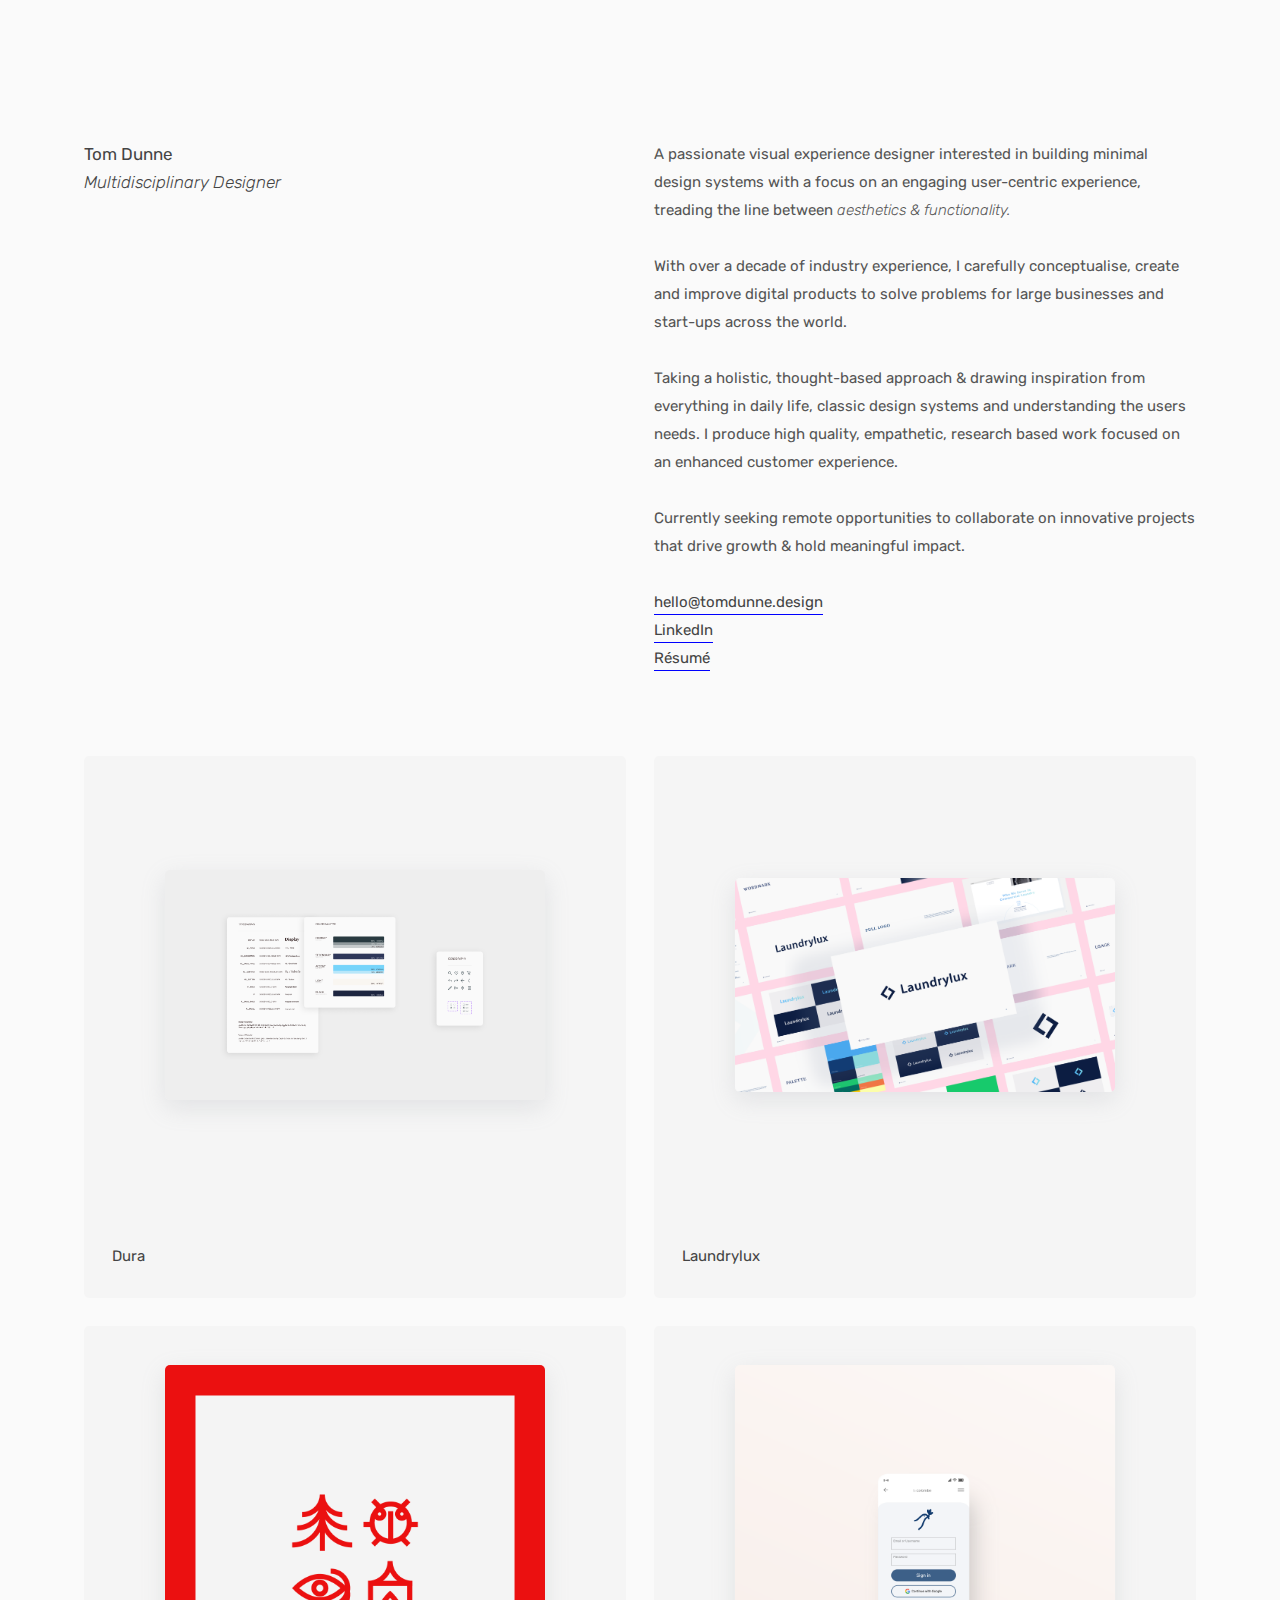
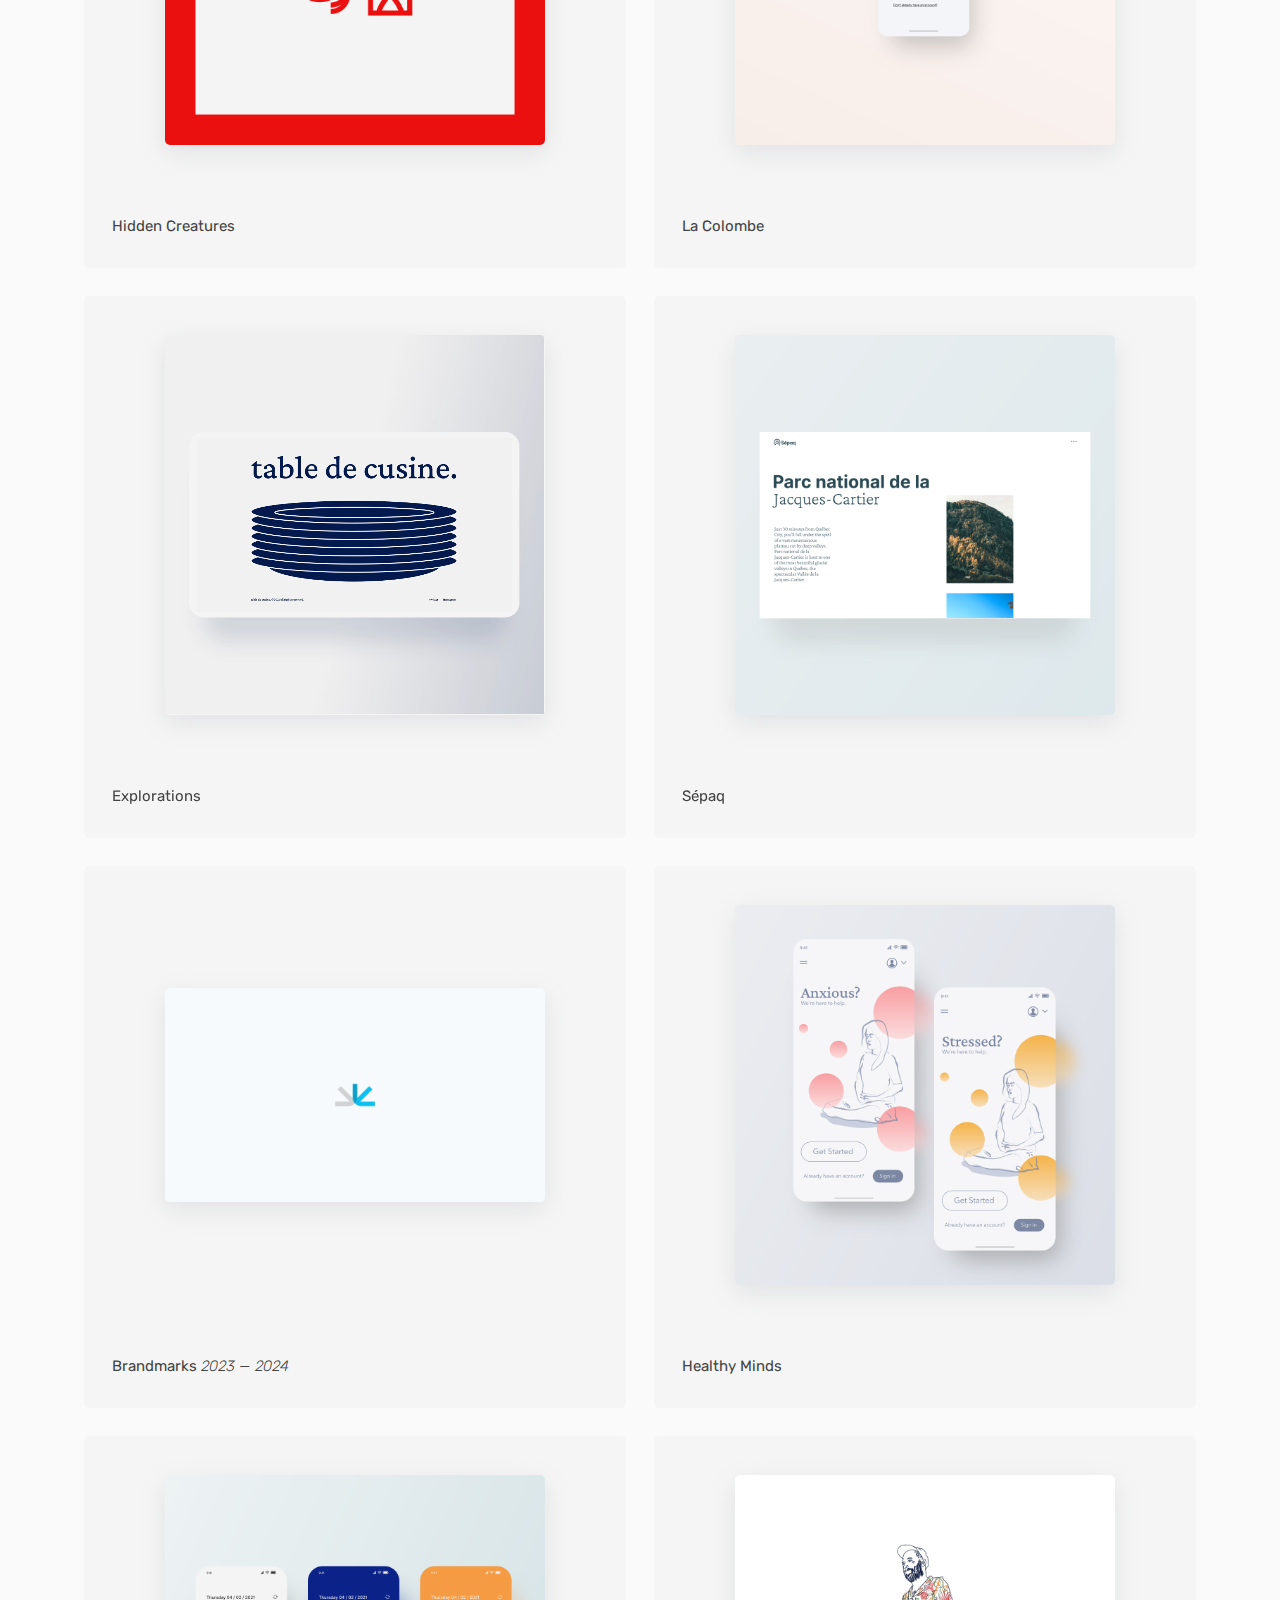
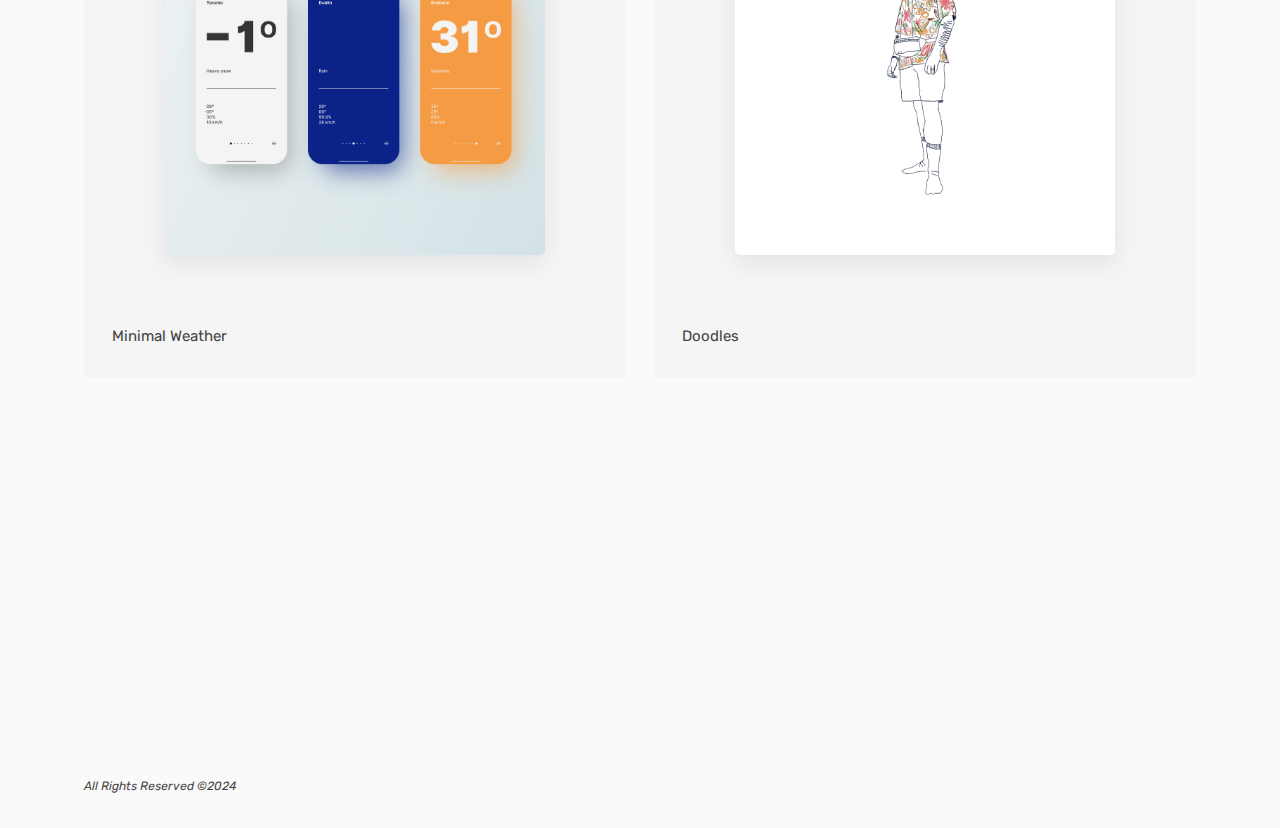
==== commit 5d1b8189: "folio update test" ====
--- a/index.html
+++ b/index.html
@@ -20,98 +20,142 @@
 
     </head>
     <body>
-
         <header>
-            <h1> Tom Dunne<br>
-                <em>Multidisciplinary Designer</em>
+            
+            <h1><a class="home" href="index.html">Tom Dunne<br>
+                <em>Multidisciplinary Designer</em></a>
             </h1>
             <div class="intro">
                 <p>A passionate visual experience designer interested in building minimal design systems
                      with a focus on an engaging user-centric experience, treading the line between 
                      <em>aesthetics & functionality.</em></p>
-                <p>With over a decade of industry experience, I carefully conceptualise, create and improve
+                <p class="intro-hidden">With over a decade of industry experience, I carefully conceptualise, create and improve
                      digital products to solve problems for large businesses and start-ups across the world.</p>
-                <p>Taking a holistic, thought-based approach &amp; drawing inspiration from everything in daily life, classic design systems and understanding
-                     the users needs. I produce high quality, empathetic, research based work focused on an 
+                <p class="intro-hidden">Taking a holistic, thought-based approach &amp; drawing inspiration from everything in daily life, 
+                    classic design systems and understanding the users needs. I produce high quality, empathetic, research based work focused on an 
                      enhanced customer experience.</p>
-                     <p> Get in touch.</p>
+                     <p>Currently seeking remote opportunities to collaborate on innovative projects that drive growth &amp; hold meaningful impact.</p>
                     <a href="mailto:hello@tomdunne.design">hello@tomdunne.design</a>
-                    <br><a href="#">LinkedIn</a>
-                    <br><a href="#">Instagram</a>
+                    <br><a href="https://www.linkedin.com/in/tomdunnedesign/" target="_blank">LinkedIn</a>
+                    <br><a href="resume/tom-dunne-resume-2024.pdf" target="_blank">Résumé</a>
         </header>
         <section class="portfolio">
-            <a class="project" href="#" target="_blank">
+            <a class="project" href="dura.html">
                 <figure class="project-content">
                     <img
                         class="project-image"
-                        src="/img/Design System Mockup 3.png"
-                        alt="Image 001">
+                        src="/dura/Design System Mockup.png"
+                        alt="Dura housewares project image">
                     <figcaption class="project-caption">
-                        Project 001
+                        Dura
+                        <!--<small class="credits">Branding UI/UX Motion Design</small>-->
                     </figcaption>
                 </figure>
             </a>
-            <a class="project" href="#" target="_blank">
+            <a class="project" href="laundrylux.html">
                 <figure class="project-content">
                     <img
                         class="project-image"
-                        src="img/Frame 23.png"
-                        alt="Image 002">
+                        src="/laundrylux/llux-brandguide-showcase-01.png"
+                        alt="Laundrylux project image">
                     <figcaption class="project-caption">
-                        Project 002
+                        Laundrylux
                     </figcaption>
                 </figure>
             </a>
-            <a class="project" href="#" target="_blank">
+
+            <a class="project" href="hidden-creatures.html">
                 <figure class="project-content">
                     <img
                         class="project-image"
-                        src="img/lacolombe-logo01.gif"
-                        alt="Image 003">
+                        src="/hidden-creatures/nature06.png"
+                        alt="Hidden creatures project image">
                     <figcaption class="project-caption">
-                        Project 003
+                        Hidden Creatures
                     </figcaption>
                 </figure>
             </a>
-            <a class="project" href="#" target="_blank">
+            <a class="project" href="la-colombe.html">
                 <figure class="project-content">
                     <img
                         class="project-image"
-                        src="img/Laundrylux-image-02.png"
-                        alt="Image 004">
+                        src="la-colombe/ui-screen01.png"
+                        alt="La colombe project image">
                     <figcaption class="project-caption">
-                        Project 004
+                        La Colombe
                     </figcaption>
                 </figure>
             </a>
-            <a class="project" href="#" target="_blank">
+            <a class="project" href="explorations.html">
+                <figure class="project-content">
+                    <video
+                        class="project-image"
+                        src="explorations/cusine01.mp4" type="video/mp4"
+                        alt="Explorations project video" autoplay loop muted playsinline></video>
+                    <figcaption class="project-caption">
+                        Explorations
+                    </figcaption>
+                </figure>
+            </a>
+            <a class="project" href="sepaq.html">
                 <figure class="project-content">
                     <img
                         class="project-image"
-                        src="img/nature06.png"
-                        alt="Image 005">
+                        src="sepaq/sepaq01.png"
+                        alt="Sepaq project image">
                     <figcaption class="project-caption">
-                        Project 005
-                        <small class="credits">with or without you.</small>
+                        Sépaq
                     </figcaption>
                 </figure>
             </a>
-            <a class="project" href="#" target="_blank">
+            <a class="project" href="brandmarks.html">
                 <figure class="project-content">
                     <img
                         class="project-image"
-                        src="img/sepaq01.png"
-                        alt="Image 006">
+                        src="brandmarks/logo-branding-1920-2023-05.png"
+                        alt="Brandmarks project image">
                     <figcaption class="project-caption">
-                        Project 006
+                        Brandmarks <em>2023 &mdash; 2024</em>
+                    </figcaption>
+                </figure>
+            </a>
+            <a class="project" href="healthy-minds.html">
+                <figure class="project-content">
+                    <img
+                        class="project-image"
+                        src="health/health02.png"
+                        alt="Healthy minds project image">
+                    <figcaption class="project-caption">
+                        Healthy Minds
+                    </figcaption>
+                </figure>
+            </a>
+            <a class="project" href="minimal-weather.html">
+                <figure class="project-content">
+                    <img
+                        class="project-image"
+                        src="weather/weather02.png"
+                        alt="Minimal weather project image">
+                    <figcaption class="project-caption">
+                        Minimal Weather
+                    </figcaption>
+                </figure>
+            </a>
+            <a class="project" href="doodles.html">
+                <figure class="project-content">
+                    <img
+                        class="project-image"
+                        src="doodles/Artboard 1.png"
+                        alt="Doodles project image">
+                    <figcaption class="project-caption">
+                        Doodles
                     </figcaption>
                 </figure>
             </a>
 
         </section>
         <footer>
-            <small>tomdunne.design</small>
-            <small>©2024</small>
+            <small>All Rights Reserved ©2024</small>
         </footer>
     </body>
 </html>--- a/main.css
+++ b/main.css
@@ -88,11 +88,13 @@
   line-height: 28px;
 }
 
-.tomdunneicon {
-  display: grid;
-  grid-template-columns: 1fr;
-  grid-gap: 1rem;
-  padding: 0 1rem;
+header h1 :hover{
+  color:#0000FF;
+}
+
+h3 {
+  font-size: 17px;
+  padding-bottom: 2rem;
 }
 
 .intro {
@@ -115,15 +117,49 @@
   transition: opacity 0.5s;
 }
 .intro a:hover {
-  opacity: 25%;
+  color:#0000FF;
 }
 
 .portfolio {
   display: grid;
-  grid-template-columns: 1fr;
+  grid-template-columns: 1fr 1fr;
   grid-gap: 1rem;
   padding: 0 1rem;
 }
+
+
+.portfolio-img { 
+  width: 100%;
+  height: 100%;
+  aspect-ratio: 1/1;
+  position: relative;
+  background: var(--c-bg-alt);
+  border-radius: 5px;
+}
+
+
+.project-img {
+  display: grid;
+  width: 100%;
+  height: 60%;
+  aspect-ratio: 1/1;
+  position: relative;
+  background: var(--c-bg-alt);
+  border-radius: 5px;
+}
+
+.project-content-img {
+  position: relative;
+  top: 0;
+  right: 0;
+  bottom: 0;
+  left: 0;
+  display: grid;
+  grid-template-rows: 1fr auto;
+}
+
+
+
 @media (min-width: 600px) {
   .portfolio {
     padding: 0 3rem;
@@ -174,6 +210,12 @@
   footer small:last-child {
     justify-self: end;
   }
+  .intro-hidden {
+    display: none;
+  }
+  .credits {
+    display: none;
+  }
 }
 .project {
   width: 100%;
@@ -183,6 +225,7 @@
   background: var(--c-bg-alt);
   border-radius: 5px;
 }
+
 .project-content {
   position: absolute;
   top: 0;
@@ -192,14 +235,25 @@
   display: grid;
   grid-template-rows: 1fr auto;
 }
+
 .project-image {
   margin: auto;
-  width: 75%;
+  width: 70%;
   height: auto;
   border-radius: 5px;
   box-shadow: rgba(149, 157, 165, 0.2) 0 8px 24px;
   transition: transform 300ms ease-out, box-shadow 300ms ease-out;
 }
+
+.project-video {
+  margin: auto;
+  width: 50%;
+  height: auto;
+  border-radius: 40px;
+  box-shadow: rgba(149, 157, 165, 0.2) 0 8px 24px;
+  transition: transform 300ms ease-out, box-shadow 300ms ease-out;
+}
+
 .project:hover .project-image {
   transform: scale(1.01) translateY(-0.25rem);
   box-shadow: rgba(149, 157, 165, 0.15) 0 10px 26px;
@@ -208,9 +262,14 @@
   display: block;
   padding: 1rem;
 }
+
+.project:hover {
+  color:#0000FF;
+}
+
 .credits {
   font-size: 12px;
   line-height: 28px;
   color: var(--c-text-alt);
   font-style: italic;
-}
+}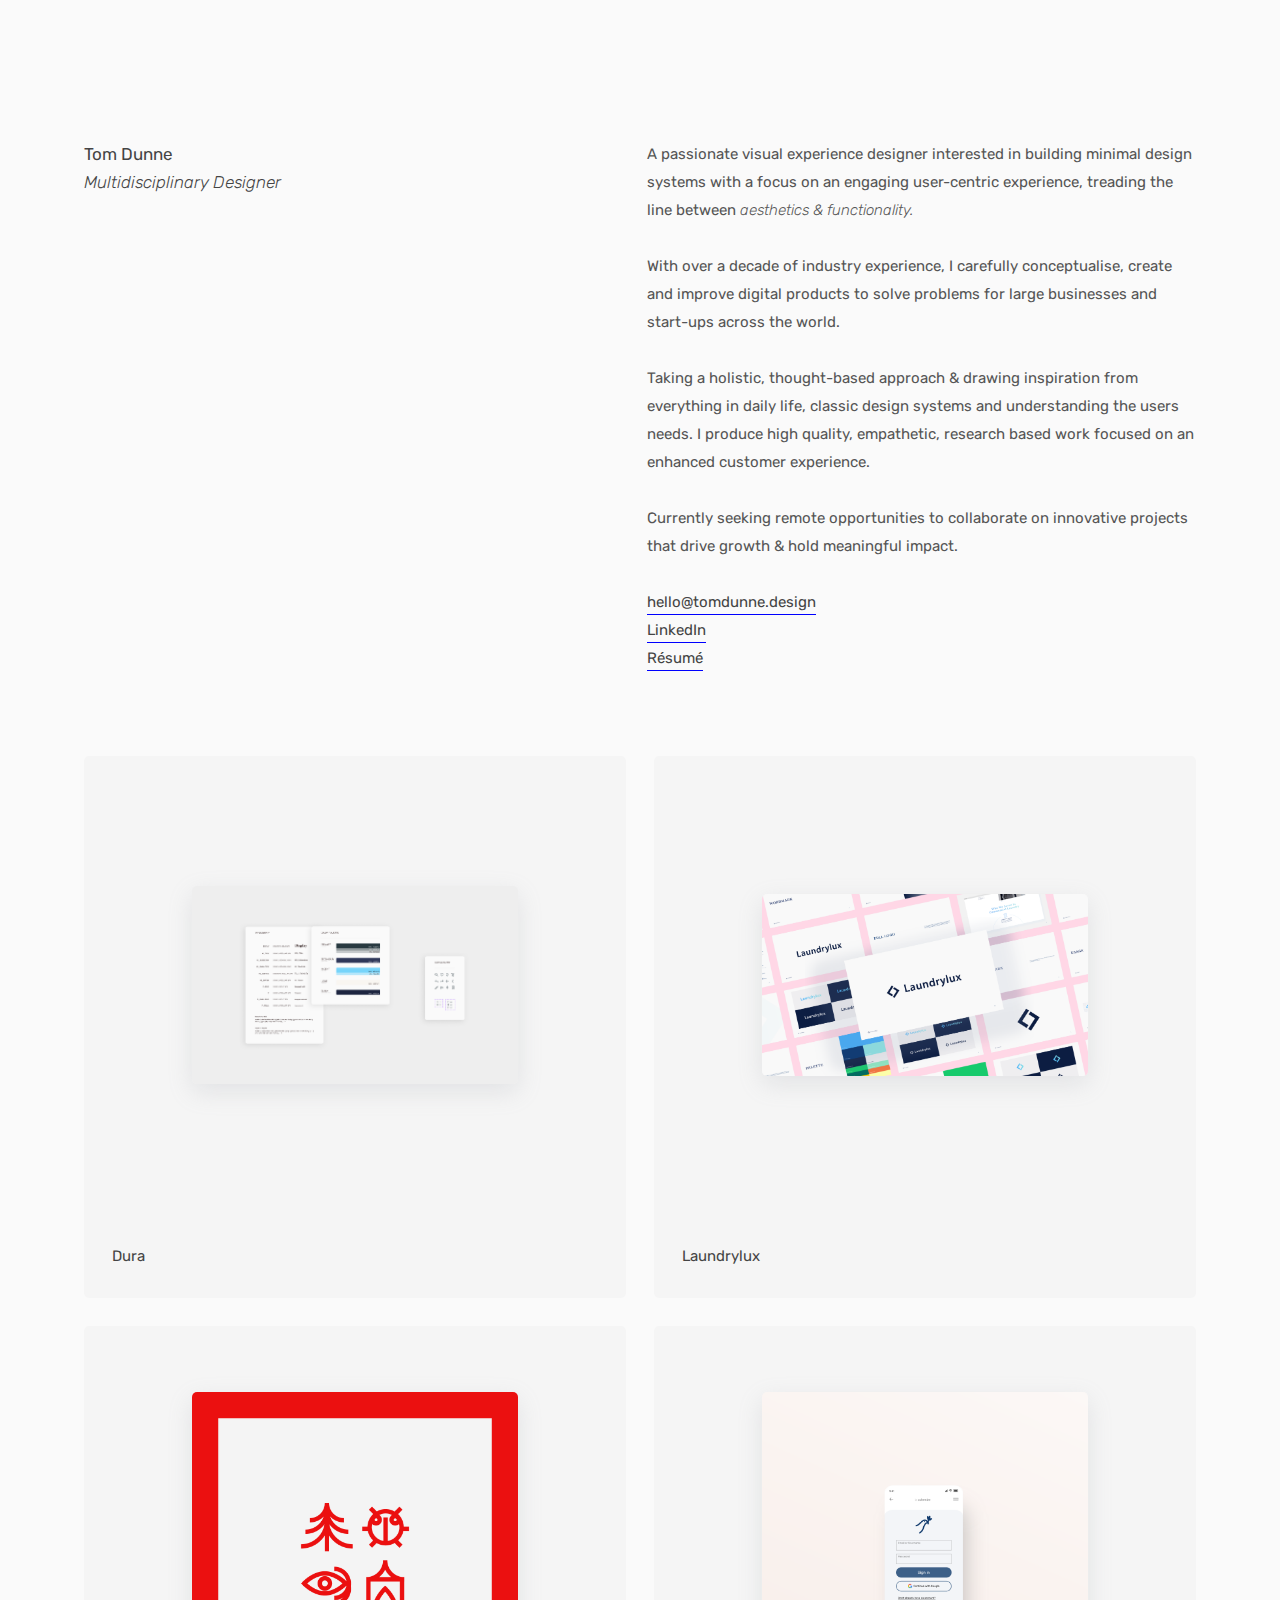
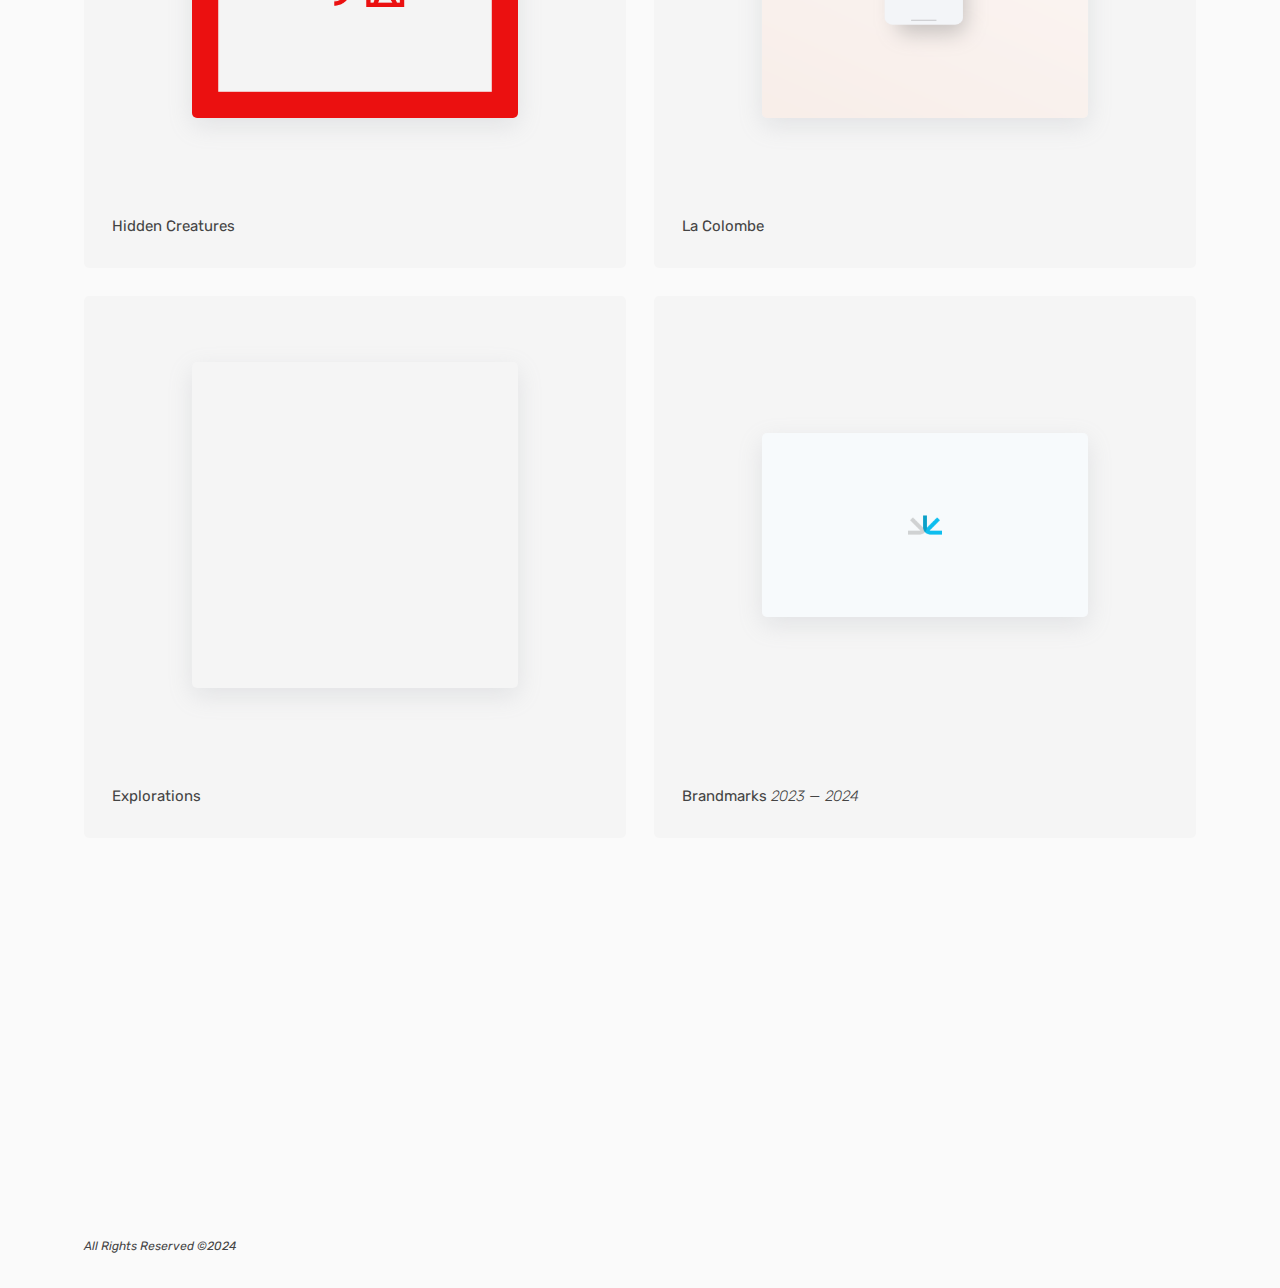
==== commit e31e85e5: "folio update test" ====
--- a/index.html
+++ b/index.html
@@ -44,7 +44,7 @@
                 <figure class="project-content">
                     <img
                         class="project-image"
-                        src="/dura/Design System Mockup.png"
+                        src="dura/Design System Mockup.png"
                         alt="Dura housewares project image">
                     <figcaption class="project-caption">
                         Dura
@@ -56,7 +56,7 @@
                 <figure class="project-content">
                     <img
                         class="project-image"
-                        src="/laundrylux/llux-brandguide-showcase-01.png"
+                        src="laundrylux/llux-brandguide-showcase-01.png"
                         alt="Laundrylux project image">
                     <figcaption class="project-caption">
                         Laundrylux
@@ -68,7 +68,7 @@
                 <figure class="project-content">
                     <img
                         class="project-image"
-                        src="/hidden-creatures/nature06.png"
+                        src="hidden-creatures/nature06.png"
                         alt="Hidden creatures project image">
                     <figcaption class="project-caption">
                         Hidden Creatures
@@ -97,7 +97,7 @@
                     </figcaption>
                 </figure>
             </a>
-            <a class="project" href="sepaq.html">
+            <!--<a class="project" href="sepaq.html">
                 <figure class="project-content">
                     <img
                         class="project-image"
@@ -107,7 +107,7 @@
                         Sépaq
                     </figcaption>
                 </figure>
-            </a>
+            </a>-->
             <a class="project" href="brandmarks.html">
                 <figure class="project-content">
                     <img
@@ -119,7 +119,7 @@
                     </figcaption>
                 </figure>
             </a>
-            <a class="project" href="healthy-minds.html">
+           <!-- <a class="project" href="healthy-minds.html">
                 <figure class="project-content">
                     <img
                         class="project-image"
@@ -129,7 +129,7 @@
                         Healthy Minds
                     </figcaption>
                 </figure>
-            </a>
+            </a> 
             <a class="project" href="minimal-weather.html">
                 <figure class="project-content">
                     <img
@@ -151,7 +151,7 @@
                         Doodles
                     </figcaption>
                 </figure>
-            </a>
+            </a>-->
 
         </section>
         <footer>
--- a/main.css
+++ b/main.css
@@ -16,24 +16,18 @@
   -moz-osx-font-smoothing: grayscale;
   font-feature-settings: "kern", "liga", "clig", "calt";
 }
-
-
 .rubik-variable {
   font-family: "Rubik", sans-serif;
   font-optical-sizing: auto;
   font-weight: 500;
   font-style: normal;
 }
-
-
 .outfit-variable {
   font-family: "Outfit", sans-serif;
   font-optical-sizing: auto;
   font-weight: 300;
   font-style: normal;
 }
-
-
 :root {
   --c-bg: hsl(0, 0%, 98%);
   --c-bg-alt: hsl(0, 0%, 96%);
@@ -49,11 +43,9 @@
   background: var(--c-bg);
   color: var(--c-text);
 }
-
 em {
     font-weight: 100;
 }
-
 body {
   font-size: 15px;
   line-height: 28px;
@@ -61,7 +53,7 @@
 header {
   display: grid;
   grid-template-columns: 1fr;
-  grid-gap: 1rem;
+  grid-gap: 0.5rem;
   padding: 3rem 1rem 1rem;
 }
 @media (min-width: 600px) {
@@ -122,7 +114,7 @@
 
 .portfolio {
   display: grid;
-  grid-template-columns: 1fr 1fr;
+  grid-template-columns: 1fr;
   grid-gap: 1rem;
   padding: 0 1rem;
 }
@@ -157,7 +149,6 @@
   display: grid;
   grid-template-rows: 1fr auto;
 }
-
 
 
 @media (min-width: 600px) {
@@ -238,7 +229,16 @@
 
 .project-image {
   margin: auto;
-  width: 70%;
+  width: 60%;
+  height: auto;
+  border-radius: 5px;
+  box-shadow: rgba(149, 157, 165, 0.2) 0 8px 24px;
+  transition: transform 300ms ease-out, box-shadow 300ms ease-out;
+}
+
+.project-image-small {
+  margin: auto;
+  width: 30%;
   height: auto;
   border-radius: 5px;
   box-shadow: rgba(149, 157, 165, 0.2) 0 8px 24px;
